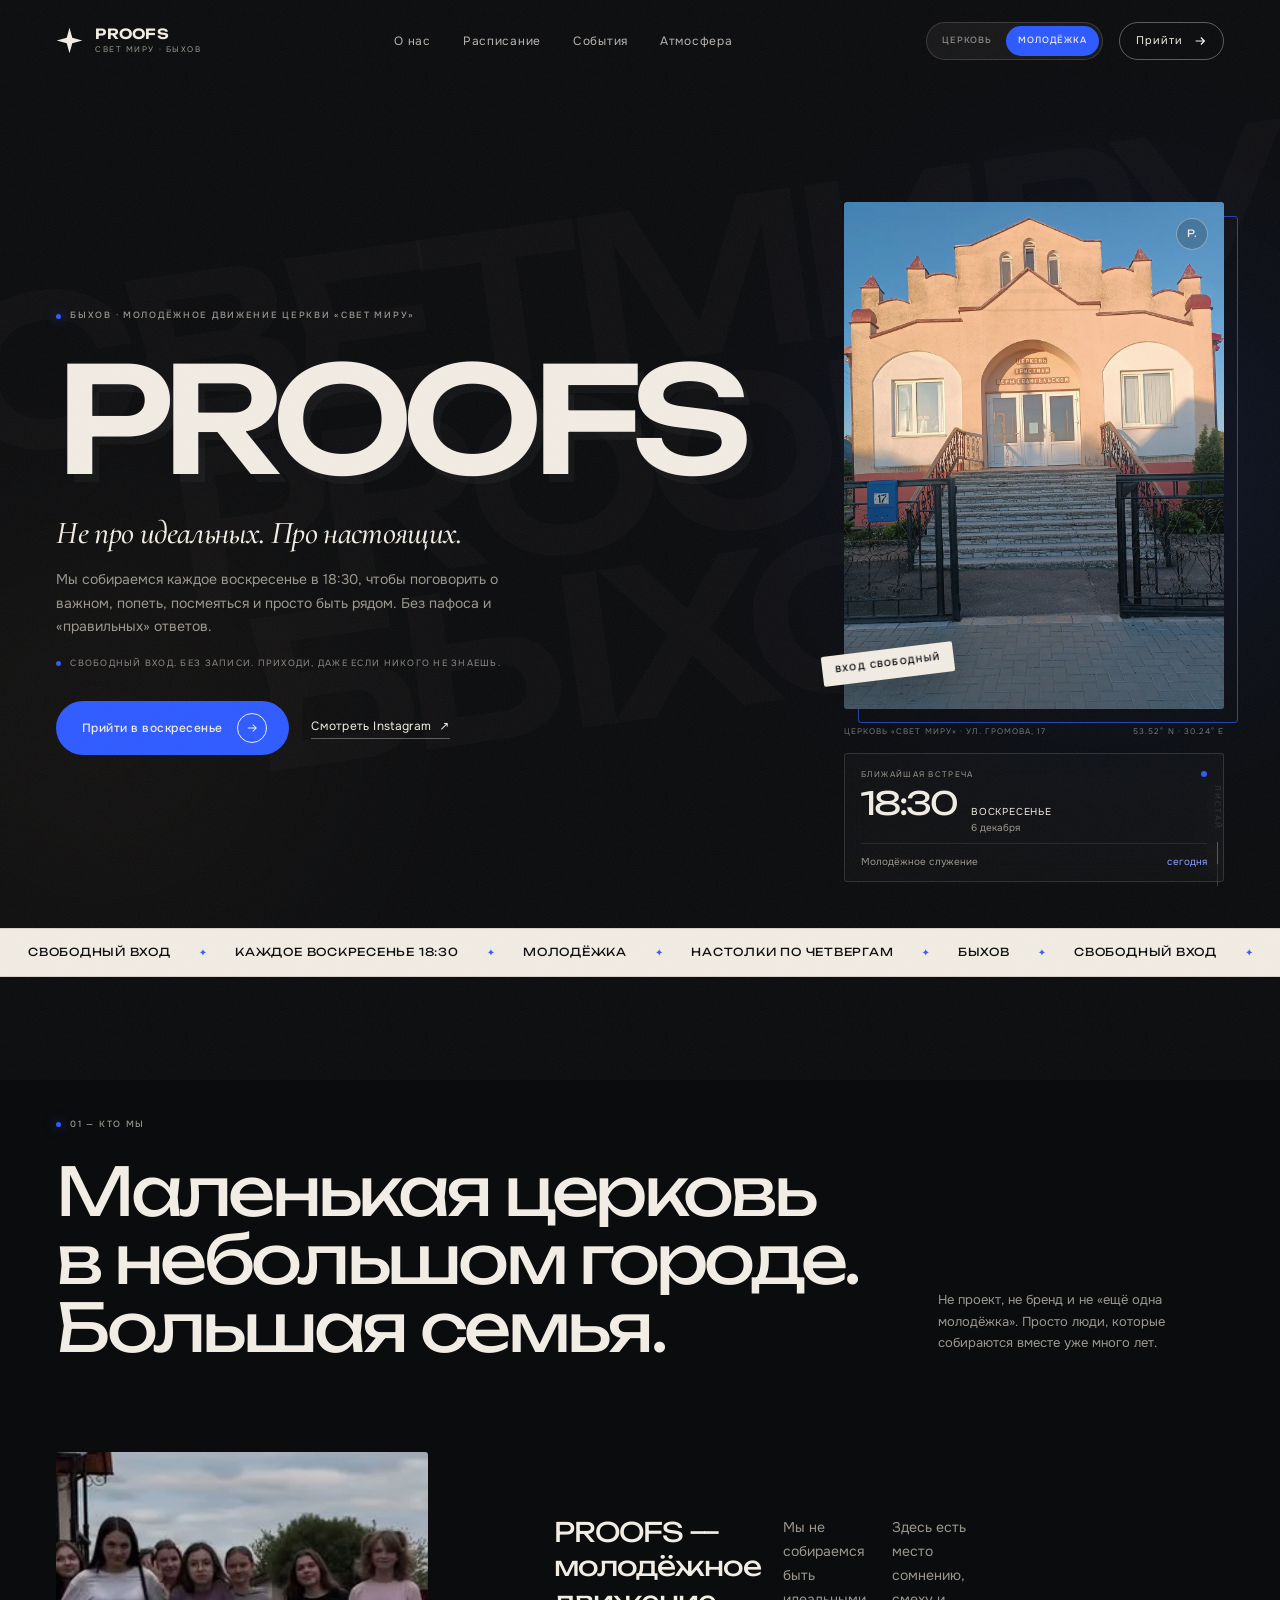
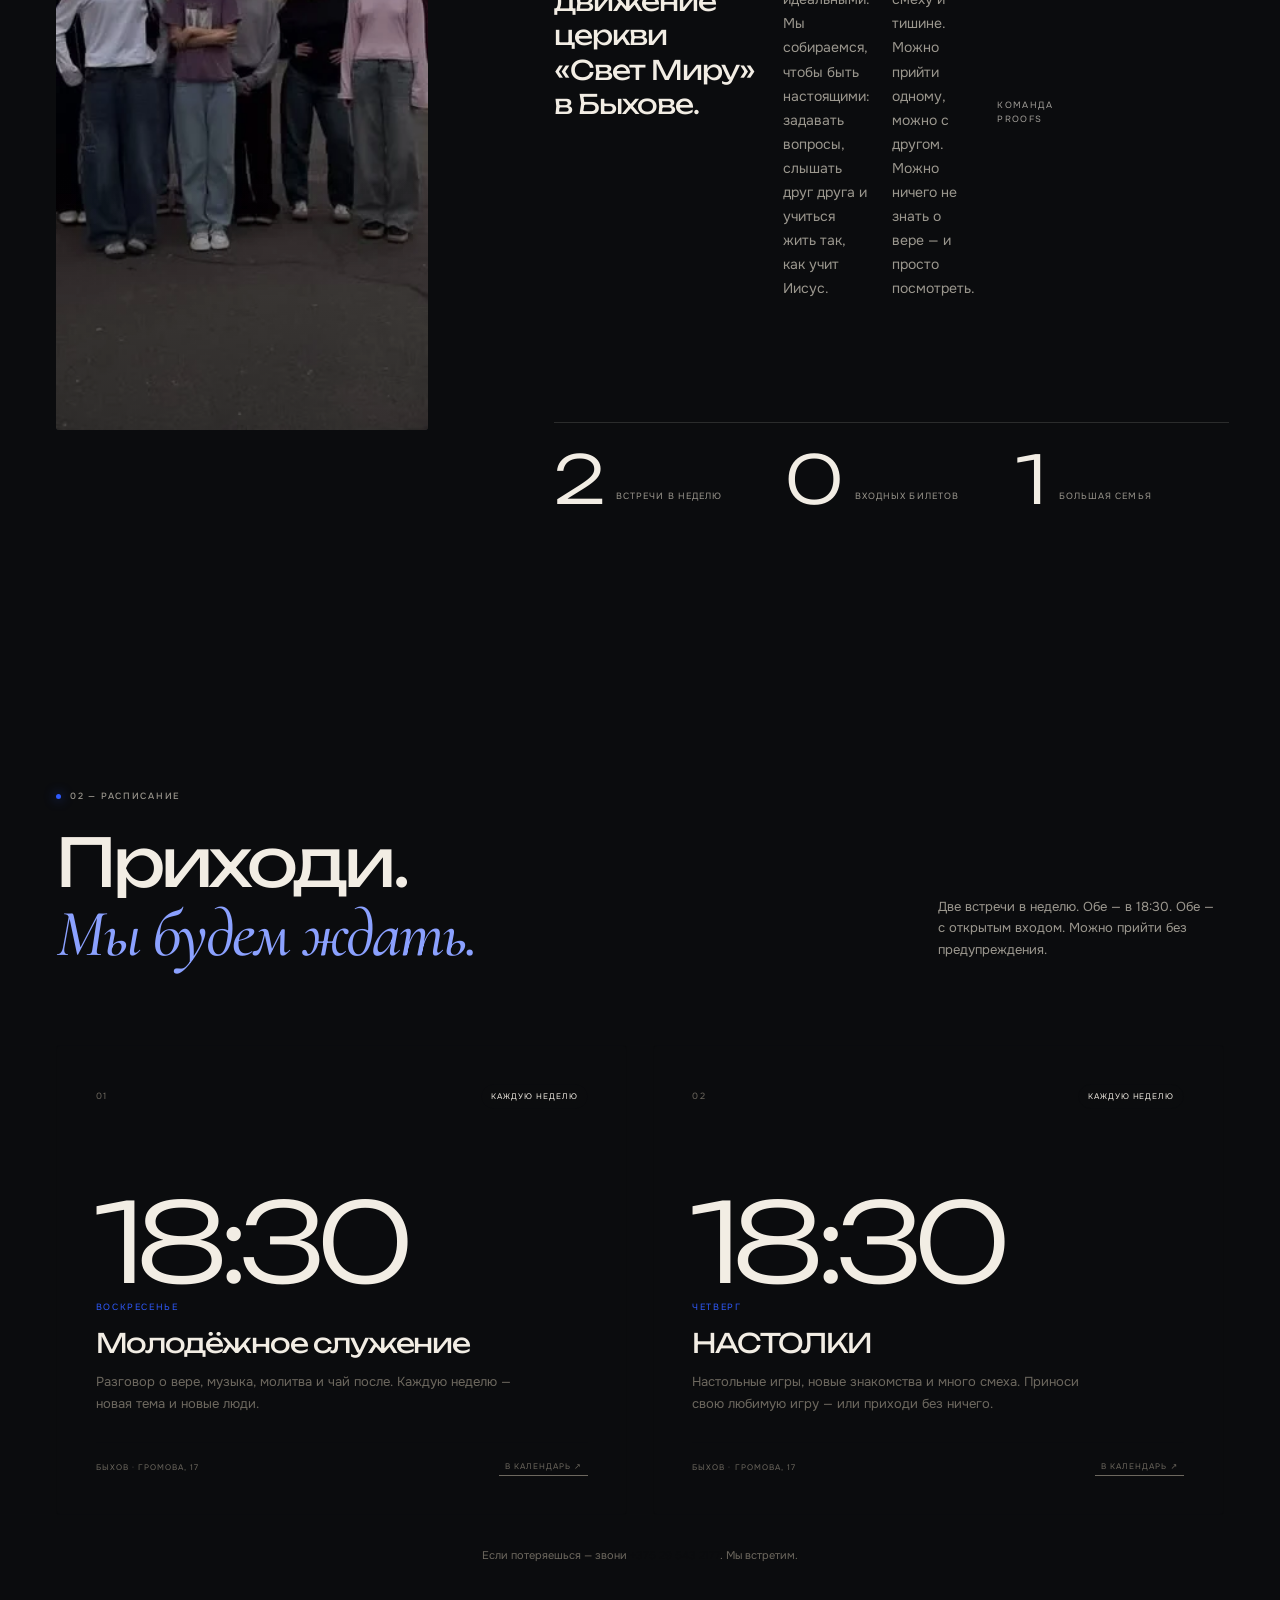
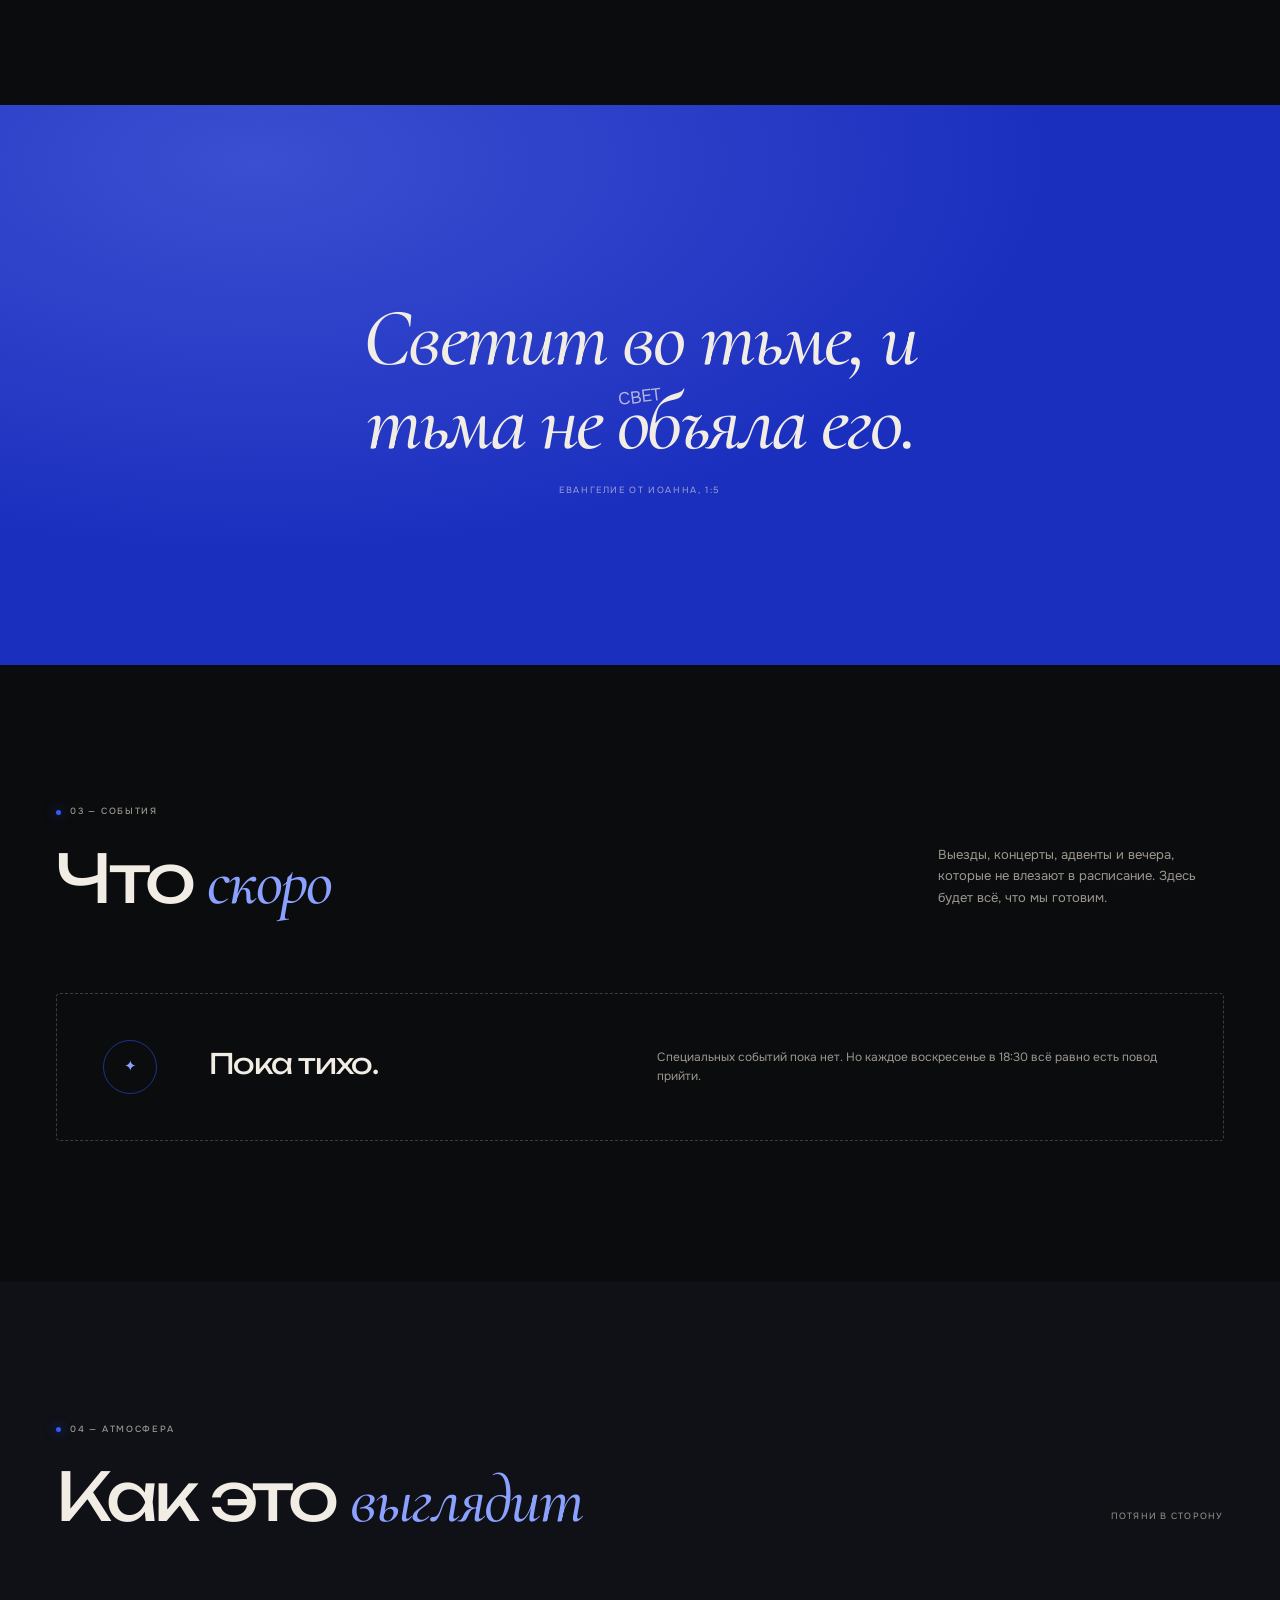
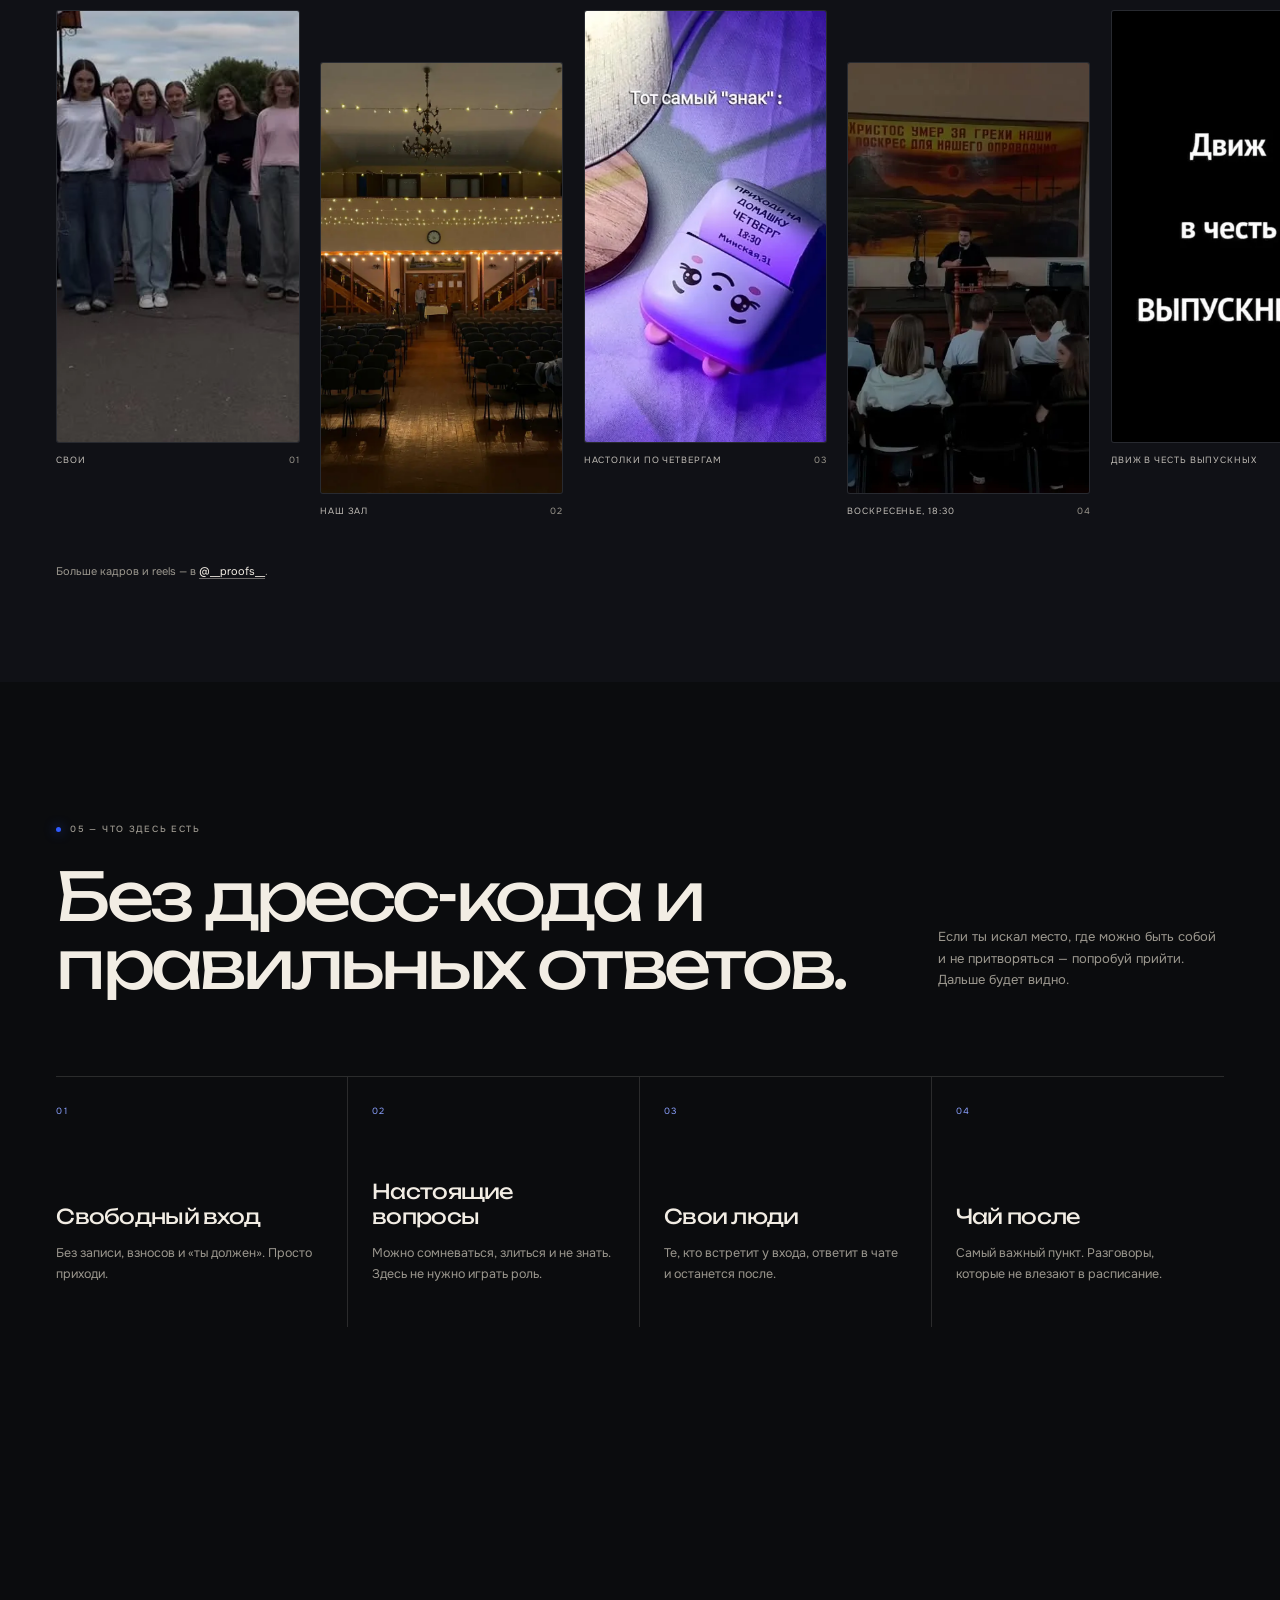
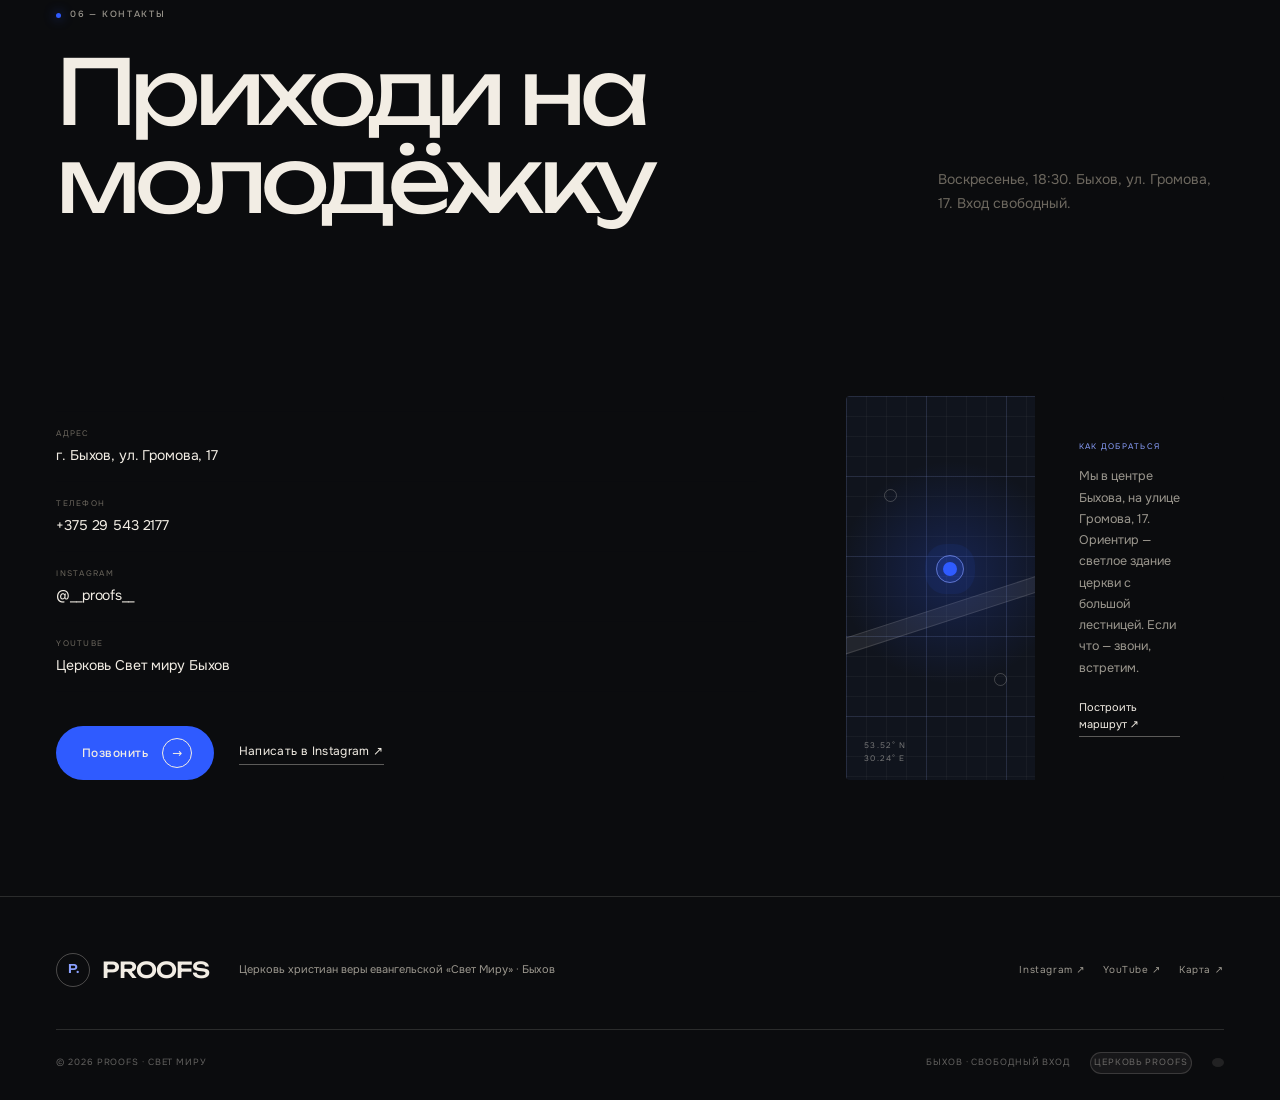
==== youth.html @ a44c3378 "Add files via upload" ====
<!doctype html>
<html lang="ru">
  <head>
    <meta charset="utf-8" />
    <!-- ============================================================
         НАСТРОЙКА ОБЩЕГО РЕДАКТОРА (Supabase, бесплатно).
         Пока обе строки пустые — сайт работает, но правки видны
         только в вашем браузере. Инструкция: ЧИТАЙ-МЕНЯ.txt.
         ============================================================ -->
    <script>
      window.PROOFS_CONFIG = {
        supabaseUrl: "",
        supabaseAnonKey: "",
      };
    </script>
    <meta name="viewport" content="width=device-width, initial-scale=1, viewport-fit=cover" />
    <title>PROOFS — молодёжное служение церкви «Свет Миру» · Быхов</title>
    <meta name="description" content="Молодёжное служение церкви «Свет Миру» в Быхове. Воскресенье 18:30 — молодёжка, четверг 18:30 — настолки. Свободный вход. Быхов, ул. Громова, 17." />
    <meta name="theme-color" content="#0b0c0e" />
    <meta name="color-scheme" content="dark light" />
    <link rel="canonical" href="https://svetmiru.eu.org/youth.html" />
    <meta property="og:type" content="website" />
    <meta property="og:locale" content="ru_RU" />
    <meta property="og:title" content="PROOFS — молодёжное служение церкви «Свет Миру»" />
    <meta property="og:description" content="Маленькая церковь в небольшом городе. Воскресенье 18:30 — молодёжка, четверг 18:30 — настолки. Быхов, ул. Громова, 17." />
    <meta property="og:image" content="https://svetmiru.netlify.app/assets/img/church-exterior-1200.webp" />
    <meta property="og:url" content="https://svetmiru.eu.org/youth.html" />
    <meta name="twitter:card" content="summary_large_image" />
    <link rel="icon" href="[data-uri]" type="image/svg+xml" />
    <link rel="apple-touch-icon" href="[data-uri]" />
<style>
/* Cyrillic + Latin variable subsets. Keeps the first paint light. */
@font-face {
  font-family: 'Cormorant Garamond';
  font-style: italic;
  font-weight: 300 700;
  font-display: swap;
  src: url([data-uri]) format('woff2');
  unicode-range: U+0301, U+0400-045F, U+0490-0491, U+04B0-04B1, U+2116;
}
@font-face {
  font-family: 'Cormorant Garamond';
  font-style: italic;
  font-weight: 300 700;
  font-display: swap;
  src: url([data-uri]) format('woff2');
  unicode-range: U+0000-00FF, U+0131, U+0152-0153, U+02BB-02BC, U+02C6, U+02DA, U+02DC, U+0304, U+0308, U+0329, U+2000-206F, U+20AC, U+2122, U+2191, U+2193, U+2212, U+2215, U+FEFF, U+FFFD;
}
@font-face {
  font-family: 'Onest';
  font-style: normal;
  font-weight: 100 900;
  font-display: swap;
  src: url([data-uri]) format('woff2');
  unicode-range: U+0301, U+0400-045F, U+0490-0491, U+04B0-04B1, U+2116;
}
@font-face {
  font-family: 'Onest';
  font-style: normal;
  font-weight: 100 900;
  font-display: swap;
  src: url([data-uri]) format('woff2');
  unicode-range: U+0000-00FF, U+0131, U+0152-0153, U+02BB-02BC, U+02C6, U+02DA, U+02DC, U+0304, U+0308, U+0329, U+2000-206F, U+20AC, U+2122, U+2191, U+2193, U+2212, U+2215, U+FEFF, U+FFFD;
}
@font-face {
  font-family: 'Unbounded';
  font-style: normal;
  font-weight: 200 900;
  font-display: swap;
  src: url([data-uri]) format('woff2');
  unicode-range: U+0301, U+0400-045F, U+0490-0491, U+04B0-04B1, U+2116;
}
@font-face {
  font-family: 'Unbounded';
  font-style: normal;
  font-weight: 200 900;
  font-display: swap;
  src: url([data-uri]) format('woff2');
  unicode-range: U+0000-00FF, U+0131, U+0152-0153, U+02BB-02BC, U+02C6, U+02DA, U+02DC, U+0304, U+0308, U+0329, U+2000-206F, U+20AC, U+2122, U+2191, U+2193, U+2212, U+2215, U+FEFF, U+FFFD;
}

</style>
<style>
/* =========================================================
   PROOFS · Свет Миру · Быхов
   Design system, layout, motion
   ========================================================= */

:root {
  --ink: #0b0c0e;
  --ink-2: #101116;
  --ink-3: #171920;
  --cream: #f2ede4;
  --cream-2: #e8e1d5;
  --muted: #9b978e;
  --muted-dark: #6d685f;
  --line: rgba(242, 237, 228, 0.14);
  --line-dark: rgba(11, 12, 14, 0.16);
  --blue: #2f5bff;
  --blue-soft: #8ba1ff;
  --blue-deep: #1b2fbf;
  --amber: #d9a566;
  --display: "Unbounded", system-ui, sans-serif;
  --body: "Onest", system-ui, -apple-system, "Segoe UI", sans-serif;
  --serif: "Cormorant Garamond", Georgia, serif;
  --pad: clamp(20px, 4.4vw, 72px);
  --max: 1480px;
  --ease: cubic-bezier(0.22, 1, 0.36, 1);
  --ease-io: cubic-bezier(0.76, 0, 0.24, 1);
}

*,
*::before,
*::after {
  box-sizing: border-box;
}

html {
  -webkit-text-size-adjust: 100%;
  scroll-behavior: smooth;
  scroll-padding-top: 0;
  background: var(--ink);
}

section[id],
#top {
  scroll-margin-top: 0;
}

body.is-locked {
  overflow: hidden;
}

body.is-locked .grain {
  opacity: 0.03;
}

body {
  margin: 0;
  background: var(--ink);
  color: var(--cream);
  font-family: var(--body);
  font-size: 16px;
  line-height: 1.55;
  font-weight: 400;
  overflow-x: clip;
  -webkit-font-smoothing: antialiased;
  text-rendering: optimizeLegibility;
}

body.is-loading {
  overflow: hidden;
}

::selection {
  background: var(--blue);
  color: var(--cream);
}

[hidden] {
  display: none !important;
}

img {
  display: block;
  max-width: 100%;
}

a {
  color: inherit;
  text-decoration: none;
}

button,
input,
textarea {
  font: inherit;
  color: inherit;
}

button {
  border: 0;
  background: none;
  cursor: pointer;
}

h1,
h2,
h3,
h4,
p,
figure,
blockquote {
  margin: 0;
}

[data-field] {
  white-space: pre-line;
}

ul,
ol {
  margin: 0;
  padding: 0;
  list-style: none;
}

:focus-visible {
  outline: 2px solid var(--blue);
  outline-offset: 4px;
}

.skip-link {
  position: fixed;
  top: -100px;
  left: 16px;
  z-index: 12000;
  padding: 12px 18px;
  background: var(--cream);
  color: var(--ink);
  border-radius: 2px;
  font-size: 13px;
  transition: top 0.2s;
}

.skip-link:focus {
  top: 16px;
}

.container {
  width: min(100%, var(--max));
  margin-inline: auto;
  padding-inline: var(--pad);
}

/* ------------------------------ grain + cursor */

.grain {
  position: fixed;
  inset: -20%;
  z-index: 8000;
  pointer-events: none;
  opacity: 0.055;
  background-image: url("data:image/svg+xml,%3Csvg viewBox='0 0 240 240' xmlns='http://www.w3.org/2000/svg'%3E%3Cfilter id='n'%3E%3CfeTurbulence type='fractalNoise' baseFrequency='.82' numOctaves='3' stitchTiles='stitch'/%3E%3C/filter%3E%3Crect width='100%25' height='100%25' filter='url(%23n)'/%3E%3C/svg%3E");
  background-size: 240px 240px;
  animation: grain 0.7s steps(3) infinite;
}

@keyframes grain {
  0% { transform: translate(0, 0); }
  33% { transform: translate(-2%, 1%); }
  66% { transform: translate(1%, -2%); }
  100% { transform: translate(0, 0); }
}

body.has-cursor,
body.has-cursor a,
body.has-cursor button,
body.has-cursor [data-cursor] {
  cursor: none;
}

body.has-cursor input,
body.has-cursor textarea,
body.has-cursor [contenteditable="true"] {
  cursor: text;
}

.cursor {
  position: fixed;
  top: 0;
  left: 0;
  z-index: 11000;
  pointer-events: none;
  mix-blend-mode: difference;
  display: none;
}

body.has-cursor .cursor {
  display: block;
}

.cursor__dot {
  position: absolute;
  width: 6px;
  height: 6px;
  margin: -3px 0 0 -3px;
  border-radius: 50%;
  background: var(--cream);
}

.cursor__ring {
  position: absolute;
  width: 38px;
  height: 38px;
  margin: -19px 0 0 -19px;
  border: 1px solid rgba(242, 237, 228, 0.7);
  border-radius: 50%;
  transition: width 0.3s var(--ease), height 0.3s var(--ease), margin 0.3s var(--ease), opacity 0.3s;
}

.cursor.is-link .cursor__ring {
  width: 64px;
  height: 64px;
  margin: -32px 0 0 -32px;
  background: rgba(242, 237, 228, 0.08);
}

.cursor.is-down .cursor__ring {
  width: 26px;
  height: 26px;
  margin: -13px 0 0 -13px;
}

.cursor__label {
  position: absolute;
  left: 26px;
  top: 18px;
  padding: 4px 8px;
  background: var(--cream);
  color: var(--ink);
  font-size: 9px;
  letter-spacing: 0.14em;
  text-transform: uppercase;
  border-radius: 2px;
  opacity: 0;
  transform: translateY(4px);
  transition: opacity 0.2s, transform 0.2s;
  white-space: nowrap;
  mix-blend-mode: normal;
}

.cursor.has-label .cursor__label {
  opacity: 1;
  transform: none;
}

.scroll-progress {
  position: fixed;
  top: 0;
  left: 0;
  right: 0;
  height: 2px;
  z-index: 9500;
  background: transparent;
}

.scroll-progress span {
  display: block;
  height: 100%;
  width: 100%;
  background: var(--blue);
  transform: scaleX(0);
  transform-origin: left;
}

/* ------------------------------ loader */

.loader {
  position: fixed;
  inset: 0;
  z-index: 10000;
  display: flex;
  flex-direction: column;
  justify-content: space-between;
  padding: clamp(20px, 3.4vw, 52px);
  background: var(--cream);
  color: var(--ink);
  transition: transform 1.05s var(--ease-io), visibility 1.05s;
}

.loader.is-done {
  transform: translateY(-101%);
  visibility: hidden;
}

.loader__top,
.loader__bottom {
  display: flex;
  align-items: center;
  justify-content: space-between;
  gap: 20px;
}

.loader__brand {
  font-family: var(--display);
  font-size: clamp(28px, 4.3vw, 64px);
  font-weight: 600;
  letter-spacing: -0.06em;
  line-height: 1;
}

.loader__meta,
.loader__hint {
  font-size: 10px;
  letter-spacing: 0.17em;
  text-transform: uppercase;
  color: var(--muted-dark);
}

.loader__center {
  display: flex;
  align-items: center;
  gap: 22px;
  align-self: center;
  width: min(100%, 620px);
}

.loader__center::before,
.loader__center::after {
  content: "";
  flex: 1;
  height: 1px;
  background: rgba(11, 12, 14, 0.22);
}

.loader__word {
  font-family: var(--serif);
  font-style: italic;
  font-size: clamp(28px, 4vw, 56px);
  line-height: 1;
  white-space: nowrap;
}

.loader__count {
  font-family: var(--display);
  font-size: clamp(20px, 2.6vw, 36px);
  letter-spacing: -0.04em;
  font-variant-numeric: tabular-nums;
}

/* ------------------------------ nav */

.nav {
  position: fixed;
  top: 0;
  left: 0;
  right: 0;
  z-index: 9000;
  padding: 22px 0;
  border-bottom: 1px solid transparent;
  transition: padding 0.45s var(--ease), background 0.45s, border-color 0.45s, transform 0.45s var(--ease);
}

.nav.is-scrolled {
  padding: 13px 0;
  background: rgba(11, 12, 14, 0.72);
  -webkit-backdrop-filter: blur(18px);
  backdrop-filter: blur(18px);
  border-bottom-color: var(--line);
}

.nav.is-hidden {
  transform: translateY(-110%);
}

.nav__inner {
  width: min(100%, var(--max));
  margin-inline: auto;
  padding-inline: var(--pad);
  display: flex;
  align-items: center;
  justify-content: space-between;
  gap: 30px;
}

.brand {
  display: inline-flex;
  align-items: center;
  gap: 12px;
  flex-shrink: 0;
}

.brand__mark {
  display: grid;
  place-items: center;
  width: 27px;
  height: 27px;
  color: var(--cream);
  transition: transform 0.7s var(--ease), color 0.3s;
}

.brand:hover .brand__mark {
  transform: rotate(90deg);
  color: var(--blue-soft);
}

.brand__mark svg {
  width: 100%;
  height: 100%;
}

.brand__text {
  display: grid;
  gap: 1px;
}

.brand__name {
  font-family: var(--display);
  font-size: 14px;
  font-weight: 600;
  letter-spacing: 0.02em;
  line-height: 1.15;
}

.brand__sub {
  font-size: 8px;
  letter-spacing: 0.19em;
  text-transform: uppercase;
  color: var(--muted);
}

.nav__links {
  display: flex;
  align-items: center;
  gap: clamp(18px, 2.5vw, 38px);
}

.nav__links a {
  position: relative;
  font-size: 12px;
  letter-spacing: 0.06em;
  color: rgba(242, 237, 228, 0.74);
  transition: color 0.25s;
  padding: 6px 0;
}

.nav__links a::after {
  content: "";
  position: absolute;
  left: 0;
  right: 0;
  bottom: 0;
  height: 1px;
  background: var(--cream);
  transform: scaleX(0);
  transform-origin: right;
  transition: transform 0.35s var(--ease);
}

.nav__links a:hover {
  color: var(--cream);
}

.nav__links a:hover::after {
  transform: scaleX(1);
  transform-origin: left;
}

.nav__actions {
  display: flex;
  align-items: center;
  gap: 16px;
}

.nav__cta {
  display: inline-flex;
  align-items: center;
  gap: 10px;
  padding: 9px 16px;
  border: 1px solid rgba(242, 237, 228, 0.35);
  border-radius: 999px;
  font-size: 11px;
  letter-spacing: 0.08em;
  transition: background 0.3s, color 0.3s, border-color 0.3s;
}

.nav__cta svg {
  width: 14px;
  height: 14px;
  transition: transform 0.35s var(--ease);
}

.nav__cta:hover {
  background: var(--cream);
  color: var(--ink);
  border-color: var(--cream);
}

.nav__cta:hover svg {
  transform: translateX(3px);
}

.burger {
  display: none;
  width: 38px;
  height: 38px;
  position: relative;
  border: 1px solid rgba(242, 237, 228, 0.28);
  border-radius: 50%;
}

.burger span {
  position: absolute;
  left: 11px;
  width: 14px;
  height: 1px;
  background: var(--cream);
  transition: transform 0.4s var(--ease), top 0.4s var(--ease);
}

.burger span:nth-child(1) { top: 16px; }
.burger span:nth-child(2) { top: 21px; }

body.menu-open .burger span:nth-child(1) { top: 19px; transform: rotate(45deg); }
body.menu-open .burger span:nth-child(2) { top: 19px; transform: rotate(-45deg); }

body.menu-open .burger {
  border-color: rgba(11, 12, 14, 0.3);
}

body.menu-open .burger span {
  background: var(--ink);
}

body.menu-open .brand__name,
body.menu-open .brand__mark {
  color: var(--ink);
}

body.menu-open .brand__sub {
  color: var(--muted-dark);
}

body.menu-open .brand__mark circle {
  fill: var(--cream);
}

/* ------------------------------ mobile menu */

.mobile-menu {
  position: fixed;
  inset: 0;
  z-index: 8800;
  background: var(--cream);
  color: var(--ink);
  visibility: hidden;
  transform: translateY(-100%);
  transition: transform 0.75s var(--ease-io), visibility 0.75s;
  overflow-y: auto;
}

body.menu-open .mobile-menu {
  visibility: visible;
  transform: translateY(0);
}

.mobile-menu__inner {
  min-height: 100%;
  padding: 120px var(--pad) 36px;
  display: flex;
  flex-direction: column;
  justify-content: space-between;
  gap: 60px;
}

.mobile-menu__eyebrow {
  font-size: 10px;
  letter-spacing: 0.18em;
  text-transform: uppercase;
  color: var(--muted-dark);
}

.mobile-menu nav {
  display: grid;
}

.mobile-menu nav a {
  display: flex;
  align-items: baseline;
  justify-content: space-between;
  gap: 20px;
  padding: 14px 0;
  border-bottom: 1px solid var(--line-dark);
  font-family: var(--display);
  font-size: clamp(30px, 8vw, 58px);
  font-weight: 400;
  letter-spacing: -0.05em;
  line-height: 1.1;
  opacity: 0;
  transform: translateY(26px);
  transition: opacity 0.5s var(--ease), transform 0.5s var(--ease), color 0.25s;
}

body.menu-open .mobile-menu nav a {
  opacity: 1;
  transform: none;
}

body.menu-open .mobile-menu nav a:nth-child(1) { transition-delay: 0.1s; }
body.menu-open .mobile-menu nav a:nth-child(2) { transition-delay: 0.16s; }
body.menu-open .mobile-menu nav a:nth-child(3) { transition-delay: 0.22s; }
body.menu-open .mobile-menu nav a:nth-child(4) { transition-delay: 0.28s; }
body.menu-open .mobile-menu nav a:nth-child(5) { transition-delay: 0.34s; }

.mobile-menu nav a span {
  font-family: var(--body);
  font-size: 10px;
  letter-spacing: 0.12em;
  color: var(--blue);
}

.mobile-menu nav a:hover {
  color: var(--blue);
}

.mobile-menu__foot {
  display: flex;
  align-items: center;
  justify-content: space-between;
  gap: 20px;
  font-size: 11px;
  letter-spacing: 0.06em;
  color: var(--muted-dark);
}

/* ------------------------------ typography helpers */

.eyebrow {
  display: flex;
  align-items: center;
  gap: 9px;
  font-size: 9px;
  font-weight: 500;
  letter-spacing: 0.19em;
  text-transform: uppercase;
  color: var(--muted);
}

.eyebrow__dot {
  width: 5px;
  height: 5px;
  border-radius: 50%;
  background: var(--blue);
  box-shadow: 0 0 12px rgba(47, 91, 255, 0.8);
}

.section--light .eyebrow {
  color: var(--muted-dark);
}

.h2 {
  font-family: var(--display);
  font-size: clamp(34px, 5.2vw, 78px);
  font-weight: 400;
  letter-spacing: -0.055em;
  line-height: 1.02;
  text-wrap: balance;
}

.h2 em {
  font-family: var(--serif);
  font-style: italic;
  font-weight: 500;
  letter-spacing: -0.03em;
  color: var(--blue-soft);
}

.section--light .h2 em {
  color: var(--blue);
}

.section {
  position: relative;
  padding: clamp(88px, 11vw, 168px) 0;
}

.section-head {
  margin-bottom: clamp(40px, 6vw, 84px);
}

.section-head .eyebrow {
  margin-bottom: 26px;
}

.section-head--split {
  display: grid;
  grid-template-columns: minmax(0, 1.55fr) minmax(220px, 0.55fr);
  gap: clamp(28px, 6vw, 100px);
  align-items: end;
}

.section-head__side {
  max-width: 380px;
  padding-bottom: 8px;
  color: var(--muted);
  font-size: 13px;
  line-height: 1.65;
}

.section--light .section-head__side {
  color: var(--muted-dark);
}

/* ------------------------------ buttons */

.btn {
  position: relative;
  display: inline-flex;
  align-items: center;
  justify-content: center;
  gap: 14px;
  min-height: 54px;
  padding: 0 22px 0 26px;
  border-radius: 999px;
  font-size: 12px;
  font-weight: 500;
  letter-spacing: 0.04em;
  overflow: hidden;
  transition: color 0.35s, border-color 0.35s, background 0.35s;
  will-change: transform;
}

.btn__icon {
  display: grid;
  place-items: center;
  width: 30px;
  height: 30px;
  border-radius: 50%;
  border: 1px solid currentColor;
  transition: transform 0.4s var(--ease), background 0.35s, color 0.35s;
}

.btn__icon svg {
  width: 14px;
  height: 14px;
}

.btn:hover .btn__icon {
  transform: translateX(3px) rotate(-45deg);
}

.btn--primary {
  background: var(--blue);
  color: var(--cream);
}

.btn--primary:hover {
  background: var(--cream);
  color: var(--ink);
}

.btn--dark {
  background: var(--ink);
  color: var(--cream);
}

.btn--dark:hover {
  background: var(--blue);
}

.btn--ghost {
  border: 1px solid rgba(242, 237, 228, 0.3);
  color: var(--cream);
}

.btn--ghost:hover {
  background: var(--cream);
  color: var(--ink);
}

.btn--small {
  min-height: 42px;
  padding: 0 16px 0 20px;
  font-size: 11px;
}

.text-link {
  display: inline-flex;
  align-items: center;
  gap: 8px;
  padding-bottom: 3px;
  font-size: 12px;
  letter-spacing: 0.03em;
  border-bottom: 1px solid rgba(242, 237, 228, 0.35);
  transition: color 0.25s, border-color 0.25s;
}

.text-link span {
  transition: transform 0.3s var(--ease);
}

.text-link:hover {
  color: var(--blue-soft);
  border-color: var(--blue-soft);
}

.text-link:hover span {
  transform: translate(2px, -2px);
}

.text-link--dark {
  border-color: rgba(11, 12, 14, 0.3);
}

.text-link--dark:hover {
  color: var(--blue);
  border-color: var(--blue);
}

/* ------------------------------ reveal */

[data-reveal] {
  opacity: 0;
  transform: translateY(34px);
  filter: blur(7px);
  transition: opacity 1s var(--ease), transform 1s var(--ease), filter 1s var(--ease);
  transition-delay: var(--d, 0s);
}

[data-reveal].is-in {
  opacity: 1;
  transform: none;
  filter: none;
}

/* ------------------------------ hero */

.hero {
  position: relative;
  min-height: 100svh;
  padding: calc(100px + clamp(40px, 8vh, 90px)) 0 46px;
  display: flex;
  flex-direction: column;
  justify-content: center;
  overflow: hidden;
}

.hero__bg {
  position: absolute;
  inset: 0;
  pointer-events: none;
}

.hero__words {
  position: absolute;
  inset: -6% -4%;
  display: flex;
  flex-wrap: wrap;
  align-content: center;
  justify-content: center;
  gap: 0 0.1em;
  transform: rotate(-8deg);
  opacity: 0.72;
  animation: words-drift 26s ease-in-out infinite alternate;
}

.hero__words span {
  font-family: var(--display);
  font-size: clamp(70px, 16vw, 240px);
  font-weight: 500;
  letter-spacing: -0.08em;
  line-height: 0.86;
  color: rgba(242, 237, 228, 0.032);
  -webkit-text-stroke: 0 transparent;
  white-space: nowrap;
}

@keyframes words-drift {
  from { transform: rotate(-8deg) translate3d(-1.5%, -1%, 0); }
  to { transform: rotate(-6deg) translate3d(1.5%, 1.5%, 0); }
}

.hero__glow {
  position: absolute;
  width: 56vw;
  height: 56vw;
  border-radius: 50%;
  filter: blur(90px);
  opacity: 0.16;
}

.hero__glow--one {
  right: -14vw;
  top: 12vh;
  background: radial-gradient(circle, rgba(47, 91, 255, 0.85), transparent 66%);
}

.hero__glow--two {
  left: -20vw;
  bottom: -18vh;
  background: radial-gradient(circle, rgba(217, 165, 102, 0.55), transparent 68%);
  opacity: 0.1;
}

.hero__inner {
  position: relative;
  z-index: 2;
  display: grid;
  grid-template-columns: minmax(0, 1.18fr) minmax(300px, 0.62fr);
  gap: clamp(34px, 5vw, 90px);
  align-items: center;
  width: 100%;
}

.hero__content {
  padding-top: 10px;
}

.hero__kicker {
  margin-bottom: clamp(26px, 4vh, 44px);
}

.hero__title-wrap {
  position: relative;
  margin-left: -0.045em;
  margin-bottom: clamp(24px, 4vh, 42px);
  will-change: transform;
}

.hero__ghost,
.hero__title {
  font-family: var(--display);
  font-size: clamp(64px, 11.5vw, 170px);
  font-weight: 500;
  letter-spacing: -0.075em;
  line-height: 0.82;
  white-space: nowrap;
}

.hero__ghost {
  position: absolute;
  left: 0;
  top: 0;
  color: rgba(242, 237, 228, 0.04);
  -webkit-text-stroke: 0 transparent;
  transform: translate(0.045em, 0.055em);
  pointer-events: none;
}

.hero__title {
  position: relative;
  color: var(--cream);
  clip-path: inset(-0.25em -0.35em -0.25em -0.15em);
  transition: clip-path 1.1s var(--ease) 0.15s, transform 1.1s var(--ease) 0.15s;
}

body:not(.is-loaded) .hero__title {
  clip-path: inset(0 0 100% 0);
  transform: translateY(36px);
}

.hero__lede {
  display: grid;
  gap: 18px;
  max-width: 520px;
}

.hero__sub {
  font-family: var(--serif);
  font-style: italic;
  font-size: clamp(26px, 2.5vw, 40px);
  font-weight: 500;
  line-height: 1.08;
  letter-spacing: -0.02em;
  color: var(--cream);
}

.hero__text {
  max-width: 470px;
  font-size: 14px;
  line-height: 1.68;
  color: var(--muted);
}

.hero__note {
  display: flex;
  align-items: center;
  gap: 9px;
  font-size: 9px;
  letter-spacing: 0.14em;
  text-transform: uppercase;
  color: rgba(242, 237, 228, 0.55);
}

.hero__note::before {
  content: "";
  width: 5px;
  height: 5px;
  border-radius: 50%;
  background: var(--blue);
  flex-shrink: 0;
}

.hero__actions {
  display: flex;
  align-items: center;
  flex-wrap: wrap;
  gap: 22px;
  margin-top: 12px;
}

.hero__aside {
  display: grid;
  gap: 16px;
  align-self: center;
  padding-top: 30px;
}

.hero__figure {
  position: relative;
  width: min(100%, 390px);
  justify-self: end;
  will-change: transform;
}

.hero__frame {
  position: relative;
  aspect-ratio: 3 / 4;
  border-radius: 3px;
  background: var(--ink-3);
  isolation: isolate;
}

.hero__frame::before {
  content: "";
  position: absolute;
  inset: 14px -14px -14px 14px;
  border: 1px solid rgba(47, 91, 255, 0.7);
  border-radius: 3px;
  z-index: -1;
  transition: inset 0.55s var(--ease);
}

.hero__figure:hover .hero__frame::before {
  inset: 8px -8px -8px 8px;
}

.hero__frame img {
  width: 100%;
  height: 100%;
  object-fit: cover;
  object-position: 50% 56%;
  border-radius: 3px;
  filter: saturate(0.9) contrast(1.02);
  transition: transform 1.2s var(--ease), filter 0.6s;
}

.hero__figure:hover .hero__frame img {
  transform: scale(1.035);
  filter: saturate(1) contrast(1.04);
}

.hero__stamp {
  position: absolute;
  left: -22px;
  bottom: 30px;
  padding: 8px 13px;
  background: var(--cream);
  color: var(--ink);
  font-size: 9px;
  font-weight: 600;
  letter-spacing: 0.13em;
  text-transform: uppercase;
  border-radius: 2px;
  transform: rotate(-7deg);
  box-shadow: 0 12px 34px rgba(0, 0, 0, 0.28);
}

.hero__corner {
  position: absolute;
  top: 16px;
  right: 16px;
  width: 32px;
  height: 32px;
  display: grid;
  place-items: center;
  border: 1px solid rgba(242, 237, 228, 0.4);
  border-radius: 50%;
  font-family: var(--display);
  font-size: 10px;
  color: var(--cream);
  background: rgba(11, 12, 14, 0.2);
  -webkit-backdrop-filter: blur(6px);
  backdrop-filter: blur(6px);
}

.hero__caption {
  display: flex;
  justify-content: space-between;
  gap: 14px;
  margin-top: 16px;
  font-size: 8px;
  letter-spacing: 0.13em;
  text-transform: uppercase;
  color: rgba(242, 237, 228, 0.46);
}

.next-meet {
  width: min(100%, 390px);
  justify-self: end;
  padding: 14px 16px 12px;
  border: 1px solid var(--line);
  border-radius: 3px;
  background: rgba(255, 255, 255, 0.025);
  -webkit-backdrop-filter: blur(12px);
  backdrop-filter: blur(12px);
}

.next-meet__top,
.next-meet__bottom {
  display: flex;
  align-items: center;
  justify-content: space-between;
  gap: 12px;
}

.next-meet__label {
  font-size: 8px;
  letter-spacing: 0.16em;
  text-transform: uppercase;
  color: var(--muted);
}

.next-meet__pulse {
  width: 6px;
  height: 6px;
  border-radius: 50%;
  background: var(--blue);
  box-shadow: 0 0 0 0 rgba(47, 91, 255, 0.6);
  animation: pulse 2.2s infinite;
}

@keyframes pulse {
  0% { box-shadow: 0 0 0 0 rgba(47, 91, 255, 0.55); }
  70% { box-shadow: 0 0 0 10px rgba(47, 91, 255, 0); }
  100% { box-shadow: 0 0 0 0 rgba(47, 91, 255, 0); }
}

.next-meet__main {
  display: flex;
  align-items: baseline;
  gap: 14px;
  margin: 6px 0 7px;
}

.next-meet__time {
  font-family: var(--display);
  font-size: 32px;
  font-weight: 400;
  letter-spacing: -0.06em;
  line-height: 1;
}

.next-meet__when {
  display: grid;
  gap: 1px;
}

.next-meet__day {
  font-size: 10px;
  letter-spacing: 0.08em;
  text-transform: uppercase;
}

.next-meet__date {
  font-size: 10px;
  color: var(--muted);
}

.next-meet__bottom {
  padding-top: 10px;
  border-top: 1px solid rgba(242, 237, 228, 0.1);
  font-size: 10px;
  color: var(--muted);
}

.next-meet__in {
  color: var(--blue-soft);
}

.hero__scroll {
  position: absolute;
  right: var(--pad);
  bottom: 42px;
  display: flex;
  align-items: center;
  gap: 12px;
  font-size: 8px;
  letter-spacing: 0.22em;
  text-transform: uppercase;
  color: rgba(242, 237, 228, 0.4);
  writing-mode: vertical-rl;
}

.hero__scroll-line {
  width: 1px;
  height: 44px;
  background: rgba(242, 237, 228, 0.22);
  position: relative;
  overflow: hidden;
}

.hero__scroll-line::after {
  content: "";
  position: absolute;
  top: 0;
  left: 0;
  width: 100%;
  height: 50%;
  background: var(--cream);
  animation: scroll-line 2.4s var(--ease) infinite;
}

@keyframes scroll-line {
  0% { transform: translateY(-100%); }
  55%, 100% { transform: translateY(200%); }
}

/* ------------------------------ marquee */

.marquee {
  position: relative;
  z-index: 3;
  overflow: hidden;
  background: var(--cream);
  color: var(--ink);
  padding: 15px 0;
  border-block: 1px solid rgba(11, 12, 14, 0.12);
}

.marquee__track {
  display: flex;
  align-items: center;
  gap: 0;
  width: max-content;
  animation: marquee 34s linear infinite;
}

.marquee:hover .marquee__track {
  animation-play-state: paused;
}

.marquee__track span {
  font-family: var(--display);
  font-size: 11px;
  font-weight: 400;
  letter-spacing: 0.07em;
  text-transform: uppercase;
  white-space: nowrap;
  padding: 0 28px;
}

.marquee__track i {
  font-style: normal;
  font-size: 10px;
  color: var(--blue);
}

@keyframes marquee {
  to { transform: translateX(-50%); }
}

/* ------------------------------ about */

.section--about {
  background: var(--ink);
  overflow: hidden;
}

.about__grid {
  display: grid;
  grid-template-columns: repeat(12, minmax(0, 1fr));
  gap: 26px;
  align-items: start;
}

.about__media {
  grid-column: 1 / 5;
  position: relative;
  margin-top: 14px;
  will-change: transform;
}

.about__media-inner {
  position: relative;
  aspect-ratio: 9 / 14;
  overflow: hidden;
  border-radius: 3px;
  background: var(--ink-3);
}

.about__media-inner::after {
  content: "";
  position: absolute;
  inset: 0;
  background: linear-gradient(180deg, transparent 55%, rgba(11, 12, 14, 0.35));
  pointer-events: none;
}

.about__media img {
  width: 100%;
  height: 100%;
  object-fit: cover;
  filter: saturate(0.92);
  transition: transform 1.2s var(--ease);
}

.about__media:hover img {
  transform: scale(1.035);
}

.about__caption {
  display: flex;
  justify-content: space-between;
  gap: 14px;
  margin-top: 13px;
  font-size: 8px;
  letter-spacing: 0.14em;
  text-transform: uppercase;
  color: var(--muted);
}

.about__copy {
  grid-column: 6 / 11;
  padding-top: clamp(10px, 6vw, 80px);
  display: grid;
  gap: 22px;
}

.about__lead {
  font-family: var(--display);
  font-size: clamp(20px, 2.1vw, 31px);
  line-height: 1.28;
  letter-spacing: -0.035em;
  margin-bottom: 6px;
}

.about__copy > p:not(.about__lead):not(.about__signature) {
  max-width: 470px;
  font-size: 14px;
  line-height: 1.72;
  color: var(--muted);
}

.about__signature {
  display: flex;
  align-items: center;
  gap: 13px;
  margin-top: 10px;
  font-size: 9px;
  letter-spacing: 0.16em;
  text-transform: uppercase;
  color: rgba(242, 237, 228, 0.65);
}

.about__signature-line {
  width: 34px;
  height: 1px;
  background: var(--blue);
}

.about__stats {
  grid-column: 1 / 13;
  display: grid;
  grid-template-columns: repeat(3, minmax(0, 1fr));
  gap: 20px;
  margin-top: clamp(50px, 8vw, 100px);
  padding-top: 28px;
  border-top: 1px solid var(--line);
}

.stat {
  display: flex;
  align-items: flex-end;
  gap: 16px;
}

.stat__num {
  font-family: var(--display);
  font-size: clamp(40px, 5.2vw, 76px);
  font-weight: 300;
  line-height: 0.85;
  letter-spacing: -0.07em;
}

.stat__label {
  padding-bottom: 5px;
  font-size: 9px;
  line-height: 1.45;
  letter-spacing: 0.12em;
  text-transform: uppercase;
  color: var(--muted);
}

/* ------------------------------ schedule */

.section--light {
  background: var(--cream);
  color: var(--ink);
}

.section--light .eyebrow__dot {
  background: var(--blue);
}

.schedule-grid {
  display: grid;
  grid-template-columns: repeat(2, minmax(0, 1fr));
  gap: clamp(14px, 2vw, 26px);
}

.schedule-card {
  position: relative;
  display: flex;
  flex-direction: column;
  min-height: clamp(360px, 40vw, 470px);
  padding: clamp(24px, 3vw, 42px);
  border: 1px solid var(--line-dark);
  border-radius: 4px;
  overflow: hidden;
  isolation: isolate;
  transition: color 0.5s var(--ease), border-color 0.5s;
}

.schedule-card::before {
  content: "";
  position: absolute;
  inset: 0;
  z-index: -1;
  background: var(--ink);
  transform: translateY(100.5%);
  transition: transform 0.65s var(--ease-io);
}

.schedule-card:hover {
  color: var(--cream);
  border-color: var(--ink);
}

.schedule-card:hover::before {
  transform: translateY(0);
}

.schedule-card__top {
  display: flex;
  align-items: center;
  justify-content: space-between;
  gap: 20px;
  margin-bottom: auto;
}

.schedule-card__num {
  font-size: 9px;
  letter-spacing: 0.16em;
  color: var(--muted-dark);
  transition: color 0.4s;
}

.schedule-card__tag {
  padding: 5px 9px;
  border: 1px solid var(--line-dark);
  border-radius: 999px;
  font-size: 8px;
  letter-spacing: 0.12em;
  text-transform: uppercase;
  transition: border-color 0.4s, color 0.4s;
}

.schedule-card:hover .schedule-card__num,
.schedule-card:hover .schedule-card__tag {
  color: var(--blue-soft);
}

.schedule-card:hover .schedule-card__tag {
  border-color: rgba(139, 161, 255, 0.4);
}

.schedule-card__time {
  font-family: var(--display);
  font-size: clamp(58px, 8.6vw, 126px);
  font-weight: 300;
  line-height: 0.84;
  letter-spacing: -0.08em;
  margin: clamp(26px, 4vw, 48px) 0 12px;
}

.schedule-card__day {
  font-size: 9px;
  letter-spacing: 0.18em;
  text-transform: uppercase;
  color: var(--blue);
  margin-bottom: 14px;
  transition: color 0.4s;
}

.schedule-card:hover .schedule-card__day {
  color: var(--blue-soft);
}

.schedule-card h3 {
  font-family: var(--display);
  font-size: clamp(20px, 2.1vw, 30px);
  font-weight: 400;
  letter-spacing: -0.045em;
  line-height: 1.15;
  margin-bottom: 12px;
}

.schedule-card p {
  max-width: 420px;
  font-size: 13px;
  line-height: 1.65;
  color: var(--muted-dark);
  transition: color 0.4s;
}

.schedule-card:hover p {
  color: rgba(242, 237, 228, 0.62);
}

.schedule-card__foot {
  display: flex;
  align-items: center;
  justify-content: space-between;
  gap: 14px;
  margin-top: 28px;
  padding-top: 16px;
  border-top: 1px solid var(--line-dark);
  font-size: 8px;
  letter-spacing: 0.13em;
  text-transform: uppercase;
  color: var(--muted-dark);
  transition: border-color 0.4s, color 0.4s;
}

.schedule-card:hover .schedule-card__foot {
  border-color: rgba(242, 237, 228, 0.14);
  color: rgba(242, 237, 228, 0.55);
}

.calendar-link {
  font-size: 8px;
  letter-spacing: 0.13em;
  text-transform: uppercase;
  color: inherit;
  border-bottom: 1px solid currentColor;
  padding-bottom: 2px;
  transition: color 0.25s;
}

.calendar-link:hover {
  color: var(--blue-soft);
}

.schedule-card__arrow {
  position: absolute;
  top: clamp(20px, 2.6vw, 34px);
  right: clamp(20px, 2.6vw, 34px);
  width: 34px;
  height: 34px;
  color: var(--cream);
  opacity: 0;
  transform: translate(-6px, 6px);
  transition: opacity 0.4s, transform 0.5s var(--ease);
  pointer-events: none;
}

.schedule-card__arrow svg {
  width: 100%;
  height: 100%;
}

.schedule-card:hover .schedule-card__arrow {
  opacity: 0.85;
  transform: none;
}

.schedule-foot {
  margin-top: 32px;
  text-align: center;
  font-size: 11px;
  color: var(--muted-dark);
}

.schedule-foot a {
  color: var(--ink);
  border-bottom: 1px solid var(--ink);
}

/* ------------------------------ events */

.section--events {
  background: var(--ink);
}

.events {
  display: grid;
}

.event {
  position: relative;
  display: grid;
  grid-template-columns: 150px minmax(0, 1fr) auto;
  gap: clamp(20px, 4vw, 60px);
  align-items: center;
  padding: 30px 0;
  border-top: 1px solid var(--line);
  transition: padding 0.45s var(--ease), background 0.4s;
}

.event:last-child {
  border-bottom: 1px solid var(--line);
}

.event:hover {
  background: rgba(255, 255, 255, 0.025);
  padding-inline: 18px;
}

.event__date {
  display: flex;
  align-items: baseline;
  gap: 10px;
}

.event__day {
  font-family: var(--display);
  font-size: clamp(38px, 4vw, 58px);
  font-weight: 300;
  line-height: 0.9;
  letter-spacing: -0.07em;
}

.event__month {
  display: grid;
  gap: 2px;
  font-size: 9px;
  letter-spacing: 0.13em;
  text-transform: uppercase;
  color: var(--muted);
}

.event__month b {
  font-weight: 400;
  color: var(--blue-soft);
}

.event__body {
  display: grid;
  gap: 7px;
}

.event__tag {
  justify-self: start;
  padding: 4px 8px;
  border: 1px solid rgba(47, 91, 255, 0.45);
  border-radius: 999px;
  font-size: 8px;
  letter-spacing: 0.12em;
  text-transform: uppercase;
  color: var(--blue-soft);
}

.event__title {
  font-family: var(--display);
  font-size: clamp(20px, 2.3vw, 34px);
  font-weight: 400;
  line-height: 1.16;
  letter-spacing: -0.04em;
}

.event__desc {
  max-width: 620px;
  font-size: 13px;
  line-height: 1.6;
  color: var(--muted);
}

.event__side {
  display: grid;
  justify-items: end;
  gap: 5px;
  text-align: right;
  font-size: 10px;
  color: var(--muted);
  white-space: nowrap;
}

.event__time {
  font-family: var(--display);
  font-size: 18px;
  letter-spacing: -0.03em;
  color: var(--cream);
}

.event__arrow {
  font-size: 18px;
  color: var(--blue-soft);
  opacity: 0;
  transform: translate(-6px, 6px);
  transition: opacity 0.35s, transform 0.45s var(--ease);
}

.event:hover .event__arrow {
  opacity: 1;
  transform: none;
}

.events-empty {
  display: grid;
  grid-template-columns: auto minmax(0, 1fr) auto;
  gap: clamp(20px, 4vw, 60px);
  align-items: center;
  padding: clamp(26px, 4vw, 46px);
  border: 1px dashed rgba(242, 237, 228, 0.22);
  border-radius: 4px;
}

.events-empty__mark {
  display: grid;
  place-items: center;
  width: 54px;
  height: 54px;
  border: 1px solid rgba(47, 91, 255, 0.5);
  border-radius: 50%;
  color: var(--blue-soft);
  font-size: 15px;
}

.events-empty h3 {
  font-family: var(--display);
  font-size: clamp(20px, 2.2vw, 30px);
  font-weight: 400;
  letter-spacing: -0.04em;
  margin-bottom: 6px;
}

.events-empty p {
  max-width: 520px;
  font-size: 12px;
  line-height: 1.6;
  color: var(--muted);
}

/* ------------------------------ gallery */

.section--gallery {
  background: var(--ink-2);
  padding-bottom: clamp(70px, 8vw, 110px);
  overflow: hidden;
}

.section-head--gallery {
  display: flex;
  align-items: flex-end;
  justify-content: space-between;
  gap: 30px;
}

.gallery-hint {
  display: flex;
  align-items: center;
  gap: 10px;
  padding-bottom: 10px;
  font-size: 9px;
  letter-spacing: 0.14em;
  text-transform: uppercase;
  color: var(--muted);
}

.gallery-hint span:last-child {
  color: var(--blue-soft);
  animation: hint-x 2.2s var(--ease) infinite;
}

@keyframes hint-x {
  0%, 100% { transform: translateX(0); }
  50% { transform: translateX(6px); }
}

.gallery-wrap {
  width: 100%;
}

.gallery-track {
  display: flex;
  align-items: flex-start;
  gap: clamp(12px, 1.6vw, 22px);
  padding: 0 var(--pad) 22px;
  overflow-x: auto;
  overflow-y: hidden;
  scroll-padding-left: var(--pad);
  scrollbar-width: none;
  cursor: grab;
  -webkit-overflow-scrolling: touch;
  touch-action: pan-x pan-y;
}

.gallery-track::-webkit-scrollbar {
  display: none;
}

.gallery-track.is-dragging {
  cursor: grabbing;
  scroll-snap-type: none;
}

.gallery-card {
  flex: 0 0 auto;
  width: clamp(190px, 19vw, 258px);
  display: grid;
  gap: 11px;
}

.gallery-card:nth-child(even) {
  margin-top: clamp(22px, 4vw, 52px);
}

.gallery-card__media {
  position: relative;
  aspect-ratio: 9 / 16;
  overflow: hidden;
  border-radius: 3px;
  background: var(--ink-3);
  border: 1px solid rgba(242, 237, 228, 0.08);
}

.gallery-card__media::after {
  content: "открыть";
  position: absolute;
  left: 12px;
  bottom: 12px;
  padding: 5px 8px;
  background: var(--cream);
  color: var(--ink);
  font-size: 8px;
  letter-spacing: 0.13em;
  text-transform: uppercase;
  border-radius: 2px;
  opacity: 0;
  transform: translateY(5px);
  transition: opacity 0.3s, transform 0.35s var(--ease);
}

.gallery-card__media img {
  width: 100%;
  height: 100%;
  object-fit: cover;
  transition: transform 0.9s var(--ease), filter 0.5s;
}

.gallery-card:hover .gallery-card__media img {
  transform: scale(1.045);
  filter: saturate(1.08);
}

.gallery-card:hover .gallery-card__media::after {
  opacity: 1;
  transform: none;
}

.gallery-card__caption {
  display: flex;
  align-items: baseline;
  justify-content: space-between;
  gap: 10px;
  font-size: 9px;
  letter-spacing: 0.1em;
  text-transform: uppercase;
  color: var(--muted);
}

.gallery-card__caption span:first-child {
  color: rgba(242, 237, 228, 0.78);
}

.gallery-foot {
  margin-top: 22px;
  font-size: 11px;
  color: var(--muted);
}

.gallery-foot a {
  color: var(--cream);
  border-bottom: 1px solid rgba(242, 237, 228, 0.4);
}

/* ------------------------------ quote band */

.quote-band {
  position: relative;
  overflow: hidden;
  background: var(--blue-deep);
  color: var(--cream);
  padding: clamp(90px, 13vw, 180px) 0;
}

.quote-band::after {
  content: "";
  position: absolute;
  inset: 0;
  background: radial-gradient(ellipse at 20% 10%, rgba(139, 161, 255, 0.28), transparent 55%);
  pointer-events: none;
}

.quote-band__words {
  position: absolute;
  inset: 0;
  display: flex;
  flex-wrap: wrap;
  align-content: center;
  justify-content: center;
  gap: 0 0.12em;
  transform: rotate(-7deg) scale(1.08);
  opacity: 0.7;
  pointer-events: none;
}

.quote-band__words span {
  font-family: var(--display);
  font-size: clamp(70px, 15vw, 220px);
  font-weight: 500;
  line-height: 0.86;
  letter-spacing: -0.08em;
  color: rgba(242, 237, 228, 0.045);
  -webkit-text-stroke: 0 transparent;
  white-space: nowrap;
}

.quote-band__inner {
  position: relative;
  z-index: 2;
  text-align: center;
}

.quote-band .eyebrow {
  justify-content: center;
  color: rgba(242, 237, 228, 0.65);
}

.quote-band .eyebrow__dot {
  background: var(--cream);
  box-shadow: none;
}

.quote-band blockquote {
  max-width: 1080px;
  margin: 26px auto 20px;
  font-family: var(--serif);
  font-style: italic;
  font-weight: 500;
  font-size: clamp(34px, 6.4vw, 92px);
  line-height: 1.02;
  letter-spacing: -0.035em;
  text-wrap: balance;
}

.quote__open,
.quote__close {
  display: inline-block;
  color: rgba(242, 237, 228, 0.38);
  transform: translateY(0.06em);
}

.quote-band cite {
  display: block;
  font-family: var(--body);
  font-style: normal;
  font-size: 9px;
  letter-spacing: 0.18em;
  text-transform: uppercase;
  color: rgba(242, 237, 228, 0.6);
}

/* ------------------------------ values */

.section--values {
  background: var(--ink);
}

.values-grid {
  display: grid;
  grid-template-columns: repeat(4, minmax(0, 1fr));
  border-top: 1px solid var(--line);
}

.value {
  position: relative;
  padding: 28px 24px 42px 0;
  border-right: 1px solid var(--line);
  display: flex;
  flex-direction: column;
  gap: 14px;
  min-height: 250px;
}

.value:last-child {
  border-right: 0;
}

.value:not(:first-child) {
  padding-left: 24px;
}

.value__num {
  font-size: 9px;
  letter-spacing: 0.14em;
  color: var(--blue-soft);
}

.value h3 {
  font-family: var(--display);
  font-size: clamp(17px, 1.6vw, 23px);
  font-weight: 400;
  letter-spacing: -0.035em;
  line-height: 1.2;
  margin-top: auto;
}

.value p {
  font-size: 12.5px;
  line-height: 1.65;
  color: var(--muted);
}

.value__line {
  position: absolute;
  left: 0;
  bottom: 0;
  width: 0;
  height: 2px;
  background: var(--blue);
  transition: width 0.6s var(--ease);
}

.value:hover .value__line {
  width: 100%;
}

/* ------------------------------ contact */

.section--contact {
  overflow: hidden;
  padding-bottom: clamp(70px, 9vw, 120px);
}

.contact-bg {
  position: absolute;
  right: -4vw;
  bottom: -2vw;
  font-family: var(--display);
  font-size: clamp(90px, 21vw, 320px);
  font-weight: 600;
  letter-spacing: -0.08em;
  line-height: 0.8;
  color: rgba(11, 12, 14, 0.045);
  -webkit-text-stroke: 0 transparent;
  pointer-events: none;
  user-select: none;
  white-space: nowrap;
}

.contact-grid {
  position: relative;
  z-index: 2;
  display: grid;
  grid-template-columns: minmax(0, 1.3fr) minmax(280px, 0.7fr);
  gap: clamp(36px, 7vw, 110px);
  align-items: end;
  margin-top: 30px;
}

.contact-title {
  font-family: var(--display);
  font-size: clamp(42px, 7vw, 104px);
  font-weight: 400;
  line-height: 0.98;
  letter-spacing: -0.065em;
  max-width: 760px;
}

.contact-lead {
  max-width: 470px;
  margin-top: 26px;
  font-size: 14px;
  line-height: 1.7;
  color: var(--muted-dark);
}

.contact-actions {
  display: flex;
  align-items: center;
  flex-wrap: wrap;
  gap: 24px;
  margin-top: 34px;
}

.contact-details {
  display: grid;
  border-top: 1px solid var(--line-dark);
}

.contact-row {
  display: grid;
  gap: 5px;
  padding: 15px 0;
  border-bottom: 1px solid var(--line-dark);
}

.contact-row__label {
  font-size: 8px;
  letter-spacing: 0.16em;
  text-transform: uppercase;
  color: var(--muted-dark);
}

.contact-row__value {
  font-size: 14px;
  letter-spacing: -0.01em;
  transition: color 0.25s;
}

a.contact-row__value:hover {
  color: var(--blue);
}

.contact-card {
  position: relative;
  z-index: 2;
  display: grid;
  grid-template-columns: 1fr 1fr;
  margin-top: clamp(50px, 8vw, 96px);
  background: var(--ink);
  color: var(--cream);
  border-radius: 4px;
  overflow: hidden;
  min-height: 320px;
}

.contact-card__map {
  position: relative;
  overflow: hidden;
  background-color: #10141d;
  background-image:
    linear-gradient(rgba(139, 161, 255, 0.12) 1px, transparent 1px),
    linear-gradient(90deg, rgba(139, 161, 255, 0.12) 1px, transparent 1px),
    linear-gradient(rgba(242, 237, 228, 0.04) 1px, transparent 1px),
    linear-gradient(90deg, rgba(242, 237, 228, 0.04) 1px, transparent 1px);
  background-size: 80px 80px, 80px 80px, 20px 20px, 20px 20px;
}

.contact-card__map::after {
  content: "";
  position: absolute;
  inset: 0;
  background: radial-gradient(circle at 56% 46%, rgba(47, 91, 255, 0.22), transparent 48%);
}

.contact-card__road {
  position: absolute;
  left: -10%;
  top: 54%;
  width: 130%;
  height: 16px;
  background: rgba(242, 237, 228, 0.08);
  transform: rotate(-18deg);
  border-block: 1px solid rgba(242, 237, 228, 0.13);
}

.contact-card__pin {
  position: absolute;
  left: 55%;
  top: 45%;
  width: 14px;
  height: 14px;
  margin: -7px 0 0 -7px;
  border-radius: 50%;
  background: var(--blue);
  box-shadow: 0 0 0 7px rgba(47, 91, 255, 0.2), 0 0 0 18px rgba(47, 91, 255, 0.08);
  z-index: 2;
}

.contact-card__pin::after {
  content: "";
  position: absolute;
  inset: -7px;
  border: 1px solid rgba(139, 161, 255, 0.6);
  border-radius: 50%;
  animation: pin-pulse 2.8s ease-out infinite;
}

@keyframes pin-pulse {
  0% { transform: scale(0.7); opacity: 1; }
  100% { transform: scale(2.2); opacity: 0; }
}

.contact-card__cross {
  position: absolute;
  width: 13px;
  height: 13px;
  border: 1px solid rgba(242, 237, 228, 0.22);
  border-radius: 50%;
  z-index: 1;
}

.contact-card__cross--a { left: 20%; top: 24%; }
.contact-card__cross--b { left: 78%; top: 72%; }

.contact-card__coords {
  position: absolute;
  left: 18px;
  bottom: 16px;
  font-size: 8px;
  line-height: 1.6;
  letter-spacing: 0.13em;
  color: rgba(242, 237, 228, 0.45);
  z-index: 2;
}

.contact-card__body {
  padding: clamp(26px, 3.4vw, 46px);
  display: flex;
  flex-direction: column;
  justify-content: center;
  gap: 14px;
}

.contact-card__eyebrow {
  font-size: 8px;
  letter-spacing: 0.16em;
  text-transform: uppercase;
  color: var(--blue-soft);
}

.contact-card__text {
  max-width: 380px;
  font-size: 12.5px;
  line-height: 1.7;
  color: var(--muted);
}

.contact-card__link {
  align-self: flex-start;
  margin-top: 6px;
  padding-bottom: 3px;
  border-bottom: 1px solid rgba(242, 237, 228, 0.35);
  font-size: 11px;
  transition: color 0.25s, border-color 0.25s;
}

.contact-card__link:hover {
  color: var(--blue-soft);
  border-color: var(--blue-soft);
}

/* ------------------------------ footer */

.footer {
  background: var(--ink);
  padding: 56px 0 26px;
  border-top: 1px solid var(--line);
}

.footer__top {
  display: grid;
  grid-template-columns: auto minmax(0, 1fr) auto;
  gap: 30px;
  align-items: center;
  padding-bottom: 42px;
  border-bottom: 1px solid var(--line);
}

.footer__brand {
  display: inline-flex;
  align-items: center;
  gap: 12px;
  font-family: var(--display);
  font-size: 22px;
  font-weight: 500;
  letter-spacing: -0.05em;
}

.footer__mark {
  display: grid;
  place-items: center;
  width: 34px;
  height: 34px;
  border: 1px solid rgba(242, 237, 228, 0.28);
  border-radius: 50%;
  font-size: 12px;
  color: var(--blue-soft);
}

.footer__note {
  max-width: 420px;
  font-size: 11px;
  line-height: 1.6;
  color: var(--muted);
}

.footer__links {
  display: flex;
  flex-wrap: wrap;
  gap: 18px;
  font-size: 10px;
  letter-spacing: 0.06em;
  color: var(--muted);
}

.footer__links a {
  transition: color 0.25s;
}

.footer__links a:hover {
  color: var(--cream);
}

.footer__bottom {
  display: flex;
  align-items: center;
  justify-content: space-between;
  gap: 20px;
  padding-top: 22px;
  font-size: 9px;
  letter-spacing: 0.1em;
  text-transform: uppercase;
  color: rgba(242, 237, 228, 0.38);
}

.footer__made {
  margin-left: auto;
}

.footer__dot {
  width: 9px;
  height: 9px;
  border-radius: 50%;
  background: rgba(242, 237, 228, 0.1);
  transition: background 0.3s, transform 0.3s;
  flex-shrink: 0;
}

.footer__dot:hover {
  background: var(--blue);
  transform: scale(1.25);
}

/* ------------------------------ lightbox */

.lightbox {
  position: fixed;
  inset: 0;
  z-index: 9600;
  display: grid;
  place-items: center;
  padding: clamp(16px, 4vw, 50px);
}

.lightbox__backdrop {
  position: absolute;
  inset: 0;
  background: rgba(7, 8, 10, 0.9);
  -webkit-backdrop-filter: blur(12px);
  backdrop-filter: blur(12px);
  animation: fade-in 0.35s ease;
}

@keyframes fade-in {
  from { opacity: 0; }
  to { opacity: 1; }
}

.lightbox__dialog {
  position: relative;
  z-index: 2;
  width: min(100%, 760px);
  max-height: 100%;
  display: grid;
  grid-template-columns: 46px minmax(0, 1fr) 46px;
  align-items: center;
  gap: 10px;
  animation: lightbox-in 0.5s var(--ease);
}

@keyframes lightbox-in {
  from { opacity: 0; transform: translateY(18px) scale(0.98); }
  to { opacity: 1; transform: none; }
}

.lightbox__figure {
  display: grid;
  gap: 14px;
  justify-items: center;
  min-height: 0;
}

.lightbox__figure img {
  max-width: 100%;
  max-height: min(76vh, 900px);
  width: auto;
  height: auto;
  object-fit: contain;
  border-radius: 3px;
  box-shadow: 0 30px 80px rgba(0, 0, 0, 0.5);
}

.lightbox__figure figcaption {
  font-size: 10px;
  letter-spacing: 0.12em;
  text-transform: uppercase;
  color: var(--muted);
  text-align: center;
}

.lightbox__close {
  position: fixed;
  top: 20px;
  right: 24px;
  z-index: 3;
  width: 42px;
  height: 42px;
  border: 1px solid rgba(242, 237, 228, 0.25);
  border-radius: 50%;
  color: var(--cream);
  font-size: 22px;
  line-height: 1;
  transition: background 0.25s, color 0.25s;
}

.lightbox__close:hover {
  background: var(--cream);
  color: var(--ink);
}

.lightbox__nav {
  width: 44px;
  height: 44px;
  border: 1px solid rgba(242, 237, 228, 0.22);
  border-radius: 50%;
  color: var(--cream);
  font-size: 17px;
  transition: background 0.25s, color 0.25s;
}

.lightbox__nav:hover {
  background: var(--cream);
  color: var(--ink);
}

/* ------------------------------ admin gate / panel */

.gate {
  position: fixed;
  inset: 0;
  z-index: 9700;
  display: grid;
  place-items: center;
  padding: 20px;
}

.gate__backdrop,
.panel__backdrop {
  position: absolute;
  inset: 0;
  background: rgba(5, 6, 8, 0.78);
  -webkit-backdrop-filter: blur(10px);
  backdrop-filter: blur(10px);
}

.gate__card {
  position: relative;
  z-index: 2;
  width: min(100%, 470px);
  padding: clamp(26px, 4vw, 40px);
  background: #111318;
  border: 1px solid rgba(242, 237, 228, 0.16);
  border-radius: 5px;
  box-shadow: 0 30px 100px rgba(0, 0, 0, 0.55);
  animation: gate-in 0.5s var(--ease);
}

@keyframes gate-in {
  from { opacity: 0; transform: translateY(20px) scale(0.985); }
  to { opacity: 1; transform: none; }
}

.gate__close,
.panel__close {
  position: absolute;
  top: 14px;
  right: 14px;
  width: 34px;
  height: 34px;
  border-radius: 50%;
  border: 1px solid rgba(242, 237, 228, 0.18);
  color: var(--cream);
  font-size: 19px;
  line-height: 1;
  transition: background 0.25s, color 0.25s;
}

.gate__close:hover,
.panel__close:hover {
  background: var(--cream);
  color: var(--ink);
}

.gate__eyebrow,
.panel__eyebrow {
  font-size: 8px;
  letter-spacing: 0.17em;
  text-transform: uppercase;
  color: var(--blue-soft);
  margin-bottom: 10px;
}

.gate h2,
.panel__head h2 {
  font-family: var(--display);
  font-size: clamp(24px, 3vw, 34px);
  font-weight: 400;
  letter-spacing: -0.05em;
  line-height: 1.1;
}

.gate__text {
  margin-top: 12px;
  font-size: 12px;
  line-height: 1.6;
  color: var(--muted);
}

.gate__form {
  display: grid;
  gap: 16px;
  margin-top: 24px;
}

.field {
  display: grid;
  gap: 7px;
}

.field > span {
  font-size: 9px;
  letter-spacing: 0.12em;
  text-transform: uppercase;
  color: var(--muted);
}

.field input,
.field textarea,
.field select {
  width: 100%;
  min-height: 44px;
  padding: 10px 12px;
  background: rgba(255, 255, 255, 0.04);
  border: 1px solid rgba(242, 237, 228, 0.16);
  border-radius: 3px;
  color: var(--cream);
  font-size: 13px;
  transition: border-color 0.25s, background 0.25s;
}

.field textarea {
  min-height: 70px;
  resize: vertical;
}

.field input:focus,
.field textarea:focus,
.field select:focus {
  outline: none;
  border-color: var(--blue);
  background: rgba(47, 91, 255, 0.06);
}

.gate__error {
  min-height: 15px;
  font-size: 11px;
  color: #ff8b8b;
}

.gate.is-shaking .gate__card {
  animation: shake 0.35s ease;
}

@keyframes shake {
  0%, 100% { transform: translateX(0); }
  25% { transform: translateX(-7px); }
  75% { transform: translateX(7px); }
}

.gate__submit {
  justify-self: start;
}

.gate__local {
  margin-top: 20px;
  padding-top: 18px;
  border-top: 1px solid var(--line);
  display: grid;
  gap: 14px;
}

.gate__local p {
  font-size: 11.5px;
  line-height: 1.6;
  color: var(--muted);
}

.gate__local code {
  color: var(--blue-soft);
  font-size: 11px;
}

.gate__hint {
  margin-top: 22px;
  font-size: 9px;
  line-height: 1.6;
  color: rgba(242, 237, 228, 0.33);
}

.gate__hint b {
  color: rgba(242, 237, 228, 0.6);
  font-weight: 500;
}

.panel {
  position: fixed;
  inset: 0;
  z-index: 9600;
}

.panel__sheet {
  position: absolute;
  top: 0;
  right: 0;
  bottom: 0;
  z-index: 2;
  width: min(100%, 700px);
  display: flex;
  flex-direction: column;
  background: #101217;
  border-left: 1px solid rgba(242, 237, 228, 0.14);
  animation: panel-in 0.55s var(--ease);
}

@keyframes panel-in {
  from { transform: translateX(100%); }
  to { transform: none; }
}

.panel__head {
  display: flex;
  align-items: flex-start;
  justify-content: space-between;
  gap: 20px;
  padding: 24px clamp(20px, 3vw, 32px);
  border-bottom: 1px solid var(--line);
  flex-shrink: 0;
}

.panel__head h2 {
  font-size: 26px;
}

.panel__body {
  flex: 1;
  min-height: 0;
  padding: 24px clamp(20px, 3vw, 32px);
  overflow-y: auto;
  display: grid;
  gap: 18px;
  align-content: start;
}

.panel__foot {
  display: flex;
  align-items: center;
  justify-content: space-between;
  gap: 16px;
  padding: 16px clamp(20px, 3vw, 32px);
  border-top: 1px solid var(--line);
  font-size: 10px;
  color: var(--muted);
  flex-shrink: 0;
}

.panel__group-title {
  display: flex;
  align-items: center;
  justify-content: space-between;
  gap: 16px;
  margin-top: 8px;
  font-size: 9px;
  letter-spacing: 0.14em;
  text-transform: uppercase;
  color: var(--muted);
}

.panel__empty {
  padding: 24px;
  border: 1px dashed var(--line);
  border-radius: 3px;
  font-size: 12px;
  line-height: 1.6;
  color: var(--muted);
  text-align: center;
}

.panel__note {
  font-size: 10px;
  line-height: 1.6;
  color: rgba(242, 237, 228, 0.38);
}

.btn:disabled,
.icon-btn:disabled {
  opacity: 0.35;
  pointer-events: none;
}

.admin-bar__actions button.has-changes {
  box-shadow: 0 0 0 1px rgba(255, 255, 255, 0.35) inset;
}

.admin-bar {
  position: fixed;
  left: 50%;
  bottom: 18px;
  z-index: 9500;
  transform: translateX(-50%);
  display: flex;
  align-items: center;
  gap: 12px;
  max-width: calc(100vw - 24px);
  padding: 8px 10px;
  background: rgba(14, 16, 21, 0.92);
  border: 1px solid rgba(242, 237, 228, 0.2);
  border-radius: 999px;
  box-shadow: 0 18px 50px rgba(0, 0, 0, 0.5);
  -webkit-backdrop-filter: blur(16px);
  backdrop-filter: blur(16px);
}

.admin-bar__status {
  display: inline-flex;
  align-items: center;
  gap: 7px;
  padding-left: 8px;
  font-size: 9px;
  letter-spacing: 0.1em;
  text-transform: uppercase;
  white-space: nowrap;
}

.admin-bar__pulse {
  width: 7px;
  height: 7px;
  border-radius: 50%;
  background: #4ade80;
  box-shadow: 0 0 0 0 rgba(74, 222, 128, 0.5);
  animation: pulse 2s infinite;
}

.admin-bar__mode {
  padding: 4px 8px;
  border-radius: 999px;
  background: rgba(255, 255, 255, 0.06);
  font-size: 8px;
  letter-spacing: 0.1em;
  text-transform: uppercase;
  color: var(--muted);
  white-space: nowrap;
}

.admin-bar__mode.is-local {
  background: rgba(217, 165, 102, 0.14);
  color: var(--amber);
}

.admin-bar__actions {
  display: flex;
  align-items: center;
  gap: 4px;
}

.admin-bar__actions button {
  padding: 8px 12px;
  border-radius: 999px;
  font-size: 10px;
  color: rgba(242, 237, 228, 0.75);
  transition: background 0.2s, color 0.2s;
  white-space: nowrap;
}

.admin-bar__actions button:hover {
  background: rgba(255, 255, 255, 0.09);
  color: var(--cream);
}

.admin-bar__actions button.is-primary {
  background: var(--blue);
  color: var(--cream);
}

.admin-bar__actions button.is-primary:hover {
  background: #436aff;
}

/* editable states */

body.is-editing [data-field] {
  position: relative;
  outline: 1px dashed rgba(47, 91, 255, 0.55);
  outline-offset: 4px;
  border-radius: 2px;
  transition: outline-color 0.2s, background 0.2s;
  min-width: 1ch;
}

body.is-editing [data-field]:hover {
  background: rgba(47, 91, 255, 0.09);
  outline-color: rgba(47, 91, 255, 0.9);
}

body.is-editing [data-field]:focus {
  outline: 2px solid var(--blue);
  background: rgba(47, 91, 255, 0.08);
}

body.is-editing [data-field]:empty::before {
  content: attr(data-placeholder);
  opacity: 0.45;
}

body.is-editing [data-image] {
  outline: 2px dashed rgba(47, 91, 255, 0.65);
  outline-offset: -2px;
  cursor: pointer !important;
}

body.is-editing [data-image]:hover {
  outline-color: var(--blue);
  filter: brightness(0.72);
}

body.is-editing .hero__frame::after,
body.is-editing .about__media-inner::before {
  content: "заменить фото";
  position: absolute;
  left: 50%;
  top: 50%;
  z-index: 5;
  transform: translate(-50%, -50%);
  padding: 5px 8px;
  background: var(--cream);
  color: var(--ink);
  font-size: 8px;
  letter-spacing: 0.12em;
  text-transform: uppercase;
  border-radius: 2px;
  pointer-events: none;
}

body.is-editing .about__media-inner::before {
  z-index: 4;
}

/* event editor */

.event-edit {
  display: grid;
  gap: 12px;
  padding: 16px;
  border: 1px solid var(--line);
  border-radius: 3px;
  background: rgba(255, 255, 255, 0.02);
}

.event-edit__top {
  display: flex;
  align-items: center;
  justify-content: space-between;
  gap: 12px;
  font-size: 9px;
  letter-spacing: 0.12em;
  text-transform: uppercase;
  color: var(--muted);
}

.event-edit__grid {
  display: grid;
  grid-template-columns: 1fr 0.7fr;
  gap: 10px;
}

.event-edit__full {
  grid-column: 1 / -1;
}

.event-edit .field > span {
  font-size: 8px;
}

.event-edit .field input,
.event-edit .field textarea {
  font-size: 12px;
  min-height: 40px;
  padding: 8px 10px;
}

.icon-btn {
  width: 28px;
  height: 28px;
  display: grid;
  place-items: center;
  border: 1px solid var(--line);
  border-radius: 50%;
  color: var(--muted);
  font-size: 13px;
  transition: background 0.2s, color 0.2s, border-color 0.2s;
}

.icon-btn:hover {
  background: rgba(255, 255, 255, 0.08);
  color: var(--cream);
}

.icon-btn--danger:hover {
  background: rgba(255, 80, 80, 0.15);
  border-color: rgba(255, 80, 80, 0.5);
  color: #ff9b9b;
}

/* gallery editor */

.gallery-edit {
  display: grid;
  grid-template-columns: repeat(2, minmax(0, 1fr));
  gap: 12px;
}

.gallery-edit__item {
  display: grid;
  gap: 8px;
  padding: 10px;
  border: 1px solid var(--line);
  border-radius: 3px;
}

.gallery-edit__thumb {
  position: relative;
  aspect-ratio: 9 / 16;
  overflow: hidden;
  border-radius: 2px;
  background: var(--ink-3);
}

.gallery-edit__thumb img {
  width: 100%;
  height: 100%;
  object-fit: cover;
}

.gallery-edit__tools {
  display: flex;
  align-items: center;
  justify-content: space-between;
  gap: 6px;
}

.gallery-edit__tools .icon-btn {
  width: 26px;
  height: 26px;
  font-size: 12px;
}

.gallery-edit input {
  width: 100%;
  min-height: 36px;
  padding: 7px 9px;
  background: rgba(255, 255, 255, 0.04);
  border: 1px solid var(--line);
  border-radius: 2px;
  font-size: 11px;
}

/* toast */

.toast {
  position: fixed;
  left: 50%;
  bottom: 84px;
  z-index: 9800;
  transform: translate(-50%, 18px);
  max-width: min(440px, calc(100vw - 32px));
  padding: 12px 18px;
  background: var(--cream);
  color: var(--ink);
  border-radius: 3px;
  font-size: 12px;
  line-height: 1.45;
  box-shadow: 0 18px 50px rgba(0, 0, 0, 0.35);
  opacity: 0;
  pointer-events: none;
  transition: opacity 0.3s, transform 0.4s var(--ease);
  text-align: center;
}

body.is-locked .toast {
  bottom: auto;
  top: 18px;
}

@media (hover: none), (pointer: coarse) {
  #cursor {
    display: none !important;
  }
}

.toast.is-visible {
  opacity: 1;
  transform: translate(-50%, 0);
}

.toast.is-error {
  background: #ffd9d9;
  color: #5c1111;
}

.toast.is-warn {
  background: #ffe6c2;
  color: #5a3a0b;
}

/* ------------------------------ responsive */

@media (max-width: 1120px) {
  .hero__inner {
    grid-template-columns: minmax(0, 1fr) minmax(280px, 0.58fr);
    gap: 40px;
  }

  .hero__figure,
  .next-meet {
    width: min(100%, 370px);
  }

  .hero__ghost,
  .hero__title {
    font-size: clamp(58px, 10.5vw, 120px);
  }

  .about__media {
    grid-column: 1 / 6;
  }

  .about__copy {
    grid-column: 7 / 12;
  }

  .value {
    padding-right: 16px;
  }

  .value:not(:first-child) {
    padding-left: 16px;
  }
}

@media (max-width: 980px) {
  .nav__links {
    display: none;
  }

  .burger {
    display: block;
  }

  .nav__cta {
    display: none;
  }

  .hero {
    min-height: auto;
    padding-top: 128px;
    padding-bottom: 56px;
  }

  .hero__inner {
    grid-template-columns: 1fr;
    gap: 54px;
  }

  .hero__ghost,
  .hero__title {
    font-size: clamp(60px, 13vw, 150px);
  }

  .hero__aside {
    grid-template-columns: minmax(0, 1fr) minmax(0, 1fr);
    align-items: end;
    padding-top: 0;
    gap: 20px;
  }

  .hero__figure {
    justify-self: start;
    width: 100%;
    max-width: 400px;
  }

  .next-meet {
    width: 100%;
    justify-self: stretch;
  }

  .hero__scroll {
    display: none;
  }

  .hero__words span {
    font-size: 20vw;
  }

  .section-head--split {
    grid-template-columns: 1fr;
    gap: 24px;
  }

  .section-head__side {
    max-width: 520px;
  }

  .about__grid {
    grid-template-columns: 1fr;
  }

  .about__media,
  .about__copy {
    grid-column: 1 / -1;
  }

  .about__media {
    max-width: 420px;
    margin-top: 0;
  }

  .about__copy {
    padding-top: 46px;
  }

  .about__stats {
    grid-column: 1 / -1;
  }

  .schedule-card {
    min-height: 400px;
  }

  .values-grid {
    grid-template-columns: repeat(2, minmax(0, 1fr));
    border-top: 0;
  }

  .value,
  .value:not(:first-child) {
    min-height: 210px;
    padding: 22px;
    border: 1px solid var(--line);
    border-right: 0;
    margin: -1px 0 0 -1px;
  }

  .value:nth-child(2n) {
    border-right: 1px solid var(--line);
  }

  .contact-grid {
    grid-template-columns: 1fr;
    align-items: start;
  }

  .contact-details {
    max-width: 560px;
  }

  .contact-card {
    grid-template-columns: 1fr;
  }

  .contact-card__map {
    min-height: 260px;
    order: 2;
  }

  .contact-card__body {
    order: 1;
  }

  .footer__top {
    grid-template-columns: 1fr auto;
  }

  .footer__note {
    grid-column: 1 / -1;
    grid-row: 2;
  }

  .footer__links {
    justify-content: flex-end;
  }
}

@media (max-width: 720px) {
  .hero__aside {
    grid-template-columns: 1fr;
    gap: 28px;
  }

  .hero__figure {
    max-width: 360px;
  }

  .next-meet {
    max-width: 400px;
  }

  .hero__ghost,
  .hero__title {
    font-size: clamp(50px, 17.4vw, 120px);
  }

  .hero__sub {
    font-size: 27px;
  }

  .hero__actions {
    gap: 18px;
  }

  .btn {
    min-height: 50px;
    padding: 0 18px 0 22px;
    font-size: 11px;
  }

  .marquee__track span {
    font-size: 9px;
    padding: 0 20px;
  }

  .schedule-grid {
    grid-template-columns: 1fr;
  }

  .schedule-card {
    min-height: 360px;
  }

  .schedule-card__time {
    font-size: clamp(64px, 21vw, 110px);
  }

  .event {
    grid-template-columns: 76px minmax(0, 1fr);
    gap: 16px;
    align-items: start;
    padding: 22px 0;
  }

  .event__side {
    grid-column: 2;
    display: flex;
    align-items: center;
    gap: 10px;
    justify-items: start;
    text-align: left;
  }

  .event__arrow {
    display: none;
  }

  .event__day {
    font-size: 40px;
  }

  .events-empty {
    grid-template-columns: 1fr;
    gap: 18px;
  }

  .events-empty__mark {
    width: 42px;
    height: 42px;
  }

  .quote-band blockquote {
    font-size: clamp(28px, 8.6vw, 48px);
  }

  .contact-title {
    font-size: clamp(38px, 11vw, 64px);
  }

  .footer__top {
    grid-template-columns: 1fr;
    gap: 18px;
  }

  .footer__note {
    grid-row: auto;
  }

  .footer__links {
    justify-content: flex-start;
  }

  .footer__bottom {
    flex-wrap: wrap;
  }

  .footer__made {
    margin-left: 0;
    order: 3;
    width: 100%;
  }

  .gallery-card {
    width: 185px;
  }

  .lightbox__dialog {
    grid-template-columns: 1fr;
  }

  .lightbox__nav {
    position: absolute;
    top: 50%;
    z-index: 3;
    background: rgba(11, 12, 14, 0.5);
  }

  .lightbox__nav--prev { left: -6px; }
  .lightbox__nav--next { right: -6px; }

  .admin-bar {
    bottom: 10px;
    gap: 8px;
    padding: 7px 8px;
  }

  .admin-bar__status {
    display: none;
  }

  .admin-bar__mode {
    display: none;
  }

  .admin-bar__actions button {
    padding: 8px 9px;
    font-size: 9px;
  }

  .panel__foot {
    flex-direction: column;
    align-items: flex-start;
  }
}

@media (max-width: 360px) {
  .admin-bar {
    gap: 4px;
    padding: 6px;
  }

  .admin-bar__mode {
    display: none;
  }

  .admin-bar__actions {
    gap: 2px;
  }

  .admin-bar__actions button {
    padding: 8px 7px;
    font-size: 8.5px;
  }
}

@media (max-width: 480px) {
  .container {
    padding-inline: 18px;
  }

  .hero {
    padding-top: 112px;
  }

  .hero__kicker {
    font-size: 8px;
    line-height: 1.6;
  }

  .hero__title-wrap {
    margin-bottom: 28px;
  }

  .hero__lead {
    gap: 15px;
  }

  .hero__text {
    font-size: 13px;
  }

  .hero__note {
    font-size: 8px;
    line-height: 1.6;
  }

  .hero__caption {
    flex-direction: column;
    gap: 3px;
  }

  .section {
    padding: 76px 0;
  }

  .h2 {
    font-size: clamp(30px, 9.2vw, 44px);
  }

  .section-head {
    margin-bottom: 36px;
  }

  .stat {
    gap: 10px;
  }

  .stat__num {
    font-size: 38px;
  }

  .stat__label {
    font-size: 8px;
  }

  .about__stats {
    gap: 12px;
  }

  .values-grid {
    grid-template-columns: 1fr;
  }

  .value:nth-child(2n) {
    border-right: 0;
  }

  .value,
  .value:not(:first-child) {
    min-height: 180px;
  }

  .gallery-edit {
    grid-template-columns: repeat(2, minmax(0, 1fr));
  }

  .event-edit__grid {
    grid-template-columns: 1fr;
  }

  .event-edit__full {
    grid-column: auto;
  }

  .contact-card__body {
    padding: 24px 20px;
  }

  .contact-card__map {
    min-height: 210px;
  }

  .contact-bg {
    font-size: 30vw;
  }

  .gate__card {
    padding: 24px 20px;
  }

  .gate__hint {
    display: none;
  }

  .footer__bottom {
    font-size: 8px;
  }
}

/* ------------------------------ reduced motion */

@media print {
  .loader,
  .cursor,
  .grain,
  .nav,
  .mobile-menu,
  .admin-bar,
  .admin-bar,
  .gate,
  .panel,
  .lightbox,
  .scroll-progress {
    display: none !important;
  }

  [data-reveal] {
    opacity: 1 !important;
    transform: none !important;
    filter: none !important;
  }

  .hero__title {
    clip-path: none !important;
  }

  body {
    background: #fff;
    color: #000;
  }
}

@media (prefers-reduced-motion: reduce) {
  html {
    scroll-behavior: auto;
  }

  *,
  *::before,
  *::after {
    animation-duration: 0.001ms !important;
    animation-iteration-count: 1 !important;
    transition-duration: 0.001ms !important;
    scroll-behavior: auto !important;
  }

  [data-reveal] {
    opacity: 1;
    transform: none;
    filter: none;
  }

  .hero__title {
    clip-path: none;
    transform: none;
  }

  .hero__words,
  .quote-band__words,
  .grain {
    animation: none;
  }

  .loader {
    display: none;
  }

  body.is-loading {
    overflow: auto;
  }
}

/* =========================================================
   Mode switch + page transition (shared by church / youth)
   ========================================================= */

.mode-switch {
  display: inline-flex;
  align-items: center;
  gap: 2px;
  padding: 3px;
  border: 1px solid rgba(30, 40, 35, 0.18);
  border-radius: 999px;
  background: rgba(255, 255, 255, 0.26);
  flex-shrink: 0;
}

.mode-switch__item {
  display: inline-flex;
  align-items: center;
  justify-content: center;
  min-height: 30px;
  padding: 7px 12px;
  border-radius: 999px;
  color: rgba(30, 40, 35, 0.62);
  font-size: 9px;
  font-weight: 500;
  letter-spacing: 0.11em;
  text-transform: uppercase;
  white-space: nowrap;
  transition: background 0.25s, color 0.25s;
}

.mode-switch__item:hover {
  color: currentColor;
}

.mode-switch__item.is-active {
  background: #1f3b31;
  color: #f2ece1;
}

.mode-switch__item--youth {
  color: #2f5bff;
}

.mode-switch--dark {
  border-color: rgba(242, 237, 228, 0.16);
  background: rgba(242, 237, 228, 0.05);
}

.mode-switch--dark .mode-switch__item {
  color: rgba(242, 237, 228, 0.55);
}

.mode-switch--dark .mode-switch__item--youth,
.mode-switch--dark .mode-switch__item.is-active {
  color: #f2ede4;
}

.mode-switch--dark .mode-switch__item.is-active {
  background: #2f5bff;
}

.mode-switch--footer {
  border-color: rgba(242, 237, 228, 0.16);
}

.page-transition {
  --pt-bg: #0b0c0e;
  --pt-ink: #f2ede4;
  --pt-accent: #2f5bff;
  position: fixed;
  inset: 0;
  z-index: 12000;
  display: grid;
  place-items: center;
  visibility: hidden;
  pointer-events: none;
  overflow: hidden;
}

.page-transition[data-mode="church"] {
  --pt-bg: #f2ece1;
  --pt-ink: #1f3b31;
  --pt-accent: #b4894c;
}

.page-transition[data-mode="youth"] {
  --pt-bg: #0b0c0e;
  --pt-ink: #f2ede4;
  --pt-accent: #2f5bff;
}

html.is-transitioning .page-transition,
.page-transition.is-active {
  visibility: visible;
  pointer-events: auto;
}

html.is-transitioning,
body.is-transitioning {
  overflow: hidden;
}

.page-transition__panel {
  position: absolute;
  left: 0;
  right: 0;
  height: 50.4%;
  background: var(--pt-bg);
  z-index: 0;
}

.page-transition__panel--top { top: 0; }
.page-transition__panel--bottom { bottom: 0; }

html.is-transitioning .page-transition__panel {
  transform: translateY(0);
}

.page-transition.is-covering .page-transition__panel--top {
  animation: pt-cover-top 0.64s cubic-bezier(0.76, 0, 0.24, 1) both;
}

.page-transition.is-covering .page-transition__panel--bottom {
  animation: pt-cover-bottom 0.64s cubic-bezier(0.76, 0, 0.24, 1) both;
}

.page-transition.is-revealing .page-transition__panel--top {
  animation: pt-reveal-top 0.72s cubic-bezier(0.76, 0, 0.24, 1) 0.08s both;
}

.page-transition.is-revealing .page-transition__panel--bottom {
  animation: pt-reveal-bottom 0.72s cubic-bezier(0.76, 0, 0.24, 1) 0.08s both;
}

.page-transition__inner {
  position: relative;
  z-index: 1;
  display: grid;
  justify-items: center;
  gap: 18px;
  padding: 24px;
  color: var(--pt-ink);
  text-align: center;
}

.page-transition__kicker {
  font-size: 9px;
  letter-spacing: 0.24em;
  text-transform: uppercase;
  color: var(--pt-accent);
  opacity: 0;
}

.page-transition__word {
  font-family: var(--display);
  font-size: clamp(52px, 14vw, 190px);
  font-weight: 500;
  letter-spacing: -0.07em;
  line-height: 0.84;
  opacity: 0;
  transform: translateY(28px) scale(0.96);
}

.page-transition[data-mode="church"] .page-transition__word {
  font-family: var(--serif);
  font-weight: 400;
  font-style: italic;
  letter-spacing: -0.045em;
}

.page-transition__line {
  width: 0;
  height: 1px;
  background: var(--pt-accent);
  opacity: 0.8;
}

.page-transition.is-covering .page-transition__kicker,
.page-transition.is-revealing .page-transition__kicker {
  animation: pt-kicker 0.45s var(--ease) 0.2s both;
}

.page-transition.is-covering .page-transition__word,
.page-transition.is-revealing .page-transition__word {
  animation: pt-word 0.58s var(--ease) 0.12s both;
}

.page-transition.is-covering .page-transition__line,
.page-transition.is-revealing .page-transition__line {
  animation: pt-line 0.6s var(--ease) 0.26s both;
}

.page-transition.is-revealing .page-transition__kicker,
.page-transition.is-revealing .page-transition__word,
.page-transition.is-revealing .page-transition__line {
  animation-direction: reverse;
  animation-duration: 0.34s;
  animation-delay: 0s;
}

@keyframes pt-cover-top {
  from { transform: translateY(-101%); }
  to { transform: translateY(0); }
}
@keyframes pt-cover-bottom {
  from { transform: translateY(101%); }
  to { transform: translateY(0); }
}
@keyframes pt-reveal-top {
  from { transform: translateY(0); }
  to { transform: translateY(-101%); }
}
@keyframes pt-reveal-bottom {
  from { transform: translateY(0); }
  to { transform: translateY(101%); }
}
@keyframes pt-kicker {
  from { opacity: 0; transform: translateY(10px); }
  to { opacity: 1; transform: none; }
}
@keyframes pt-word {
  from { opacity: 0; transform: translateY(28px) scale(0.96); }
  to { opacity: 1; transform: none; }
}
@keyframes pt-line {
  from { width: 0; opacity: 0; }
  to { width: min(240px, 42vw); opacity: 0.8; }
}

@media (max-width: 720px) {
  .mode-switch {
    padding: 2px;
  }
  .mode-switch__item {
    min-height: 28px;
    padding: 6px 9px;
    font-size: 8px;
    letter-spacing: 0.08em;
  }
}

@media (max-width: 560px) {
  .mode-switch--footer {
    display: none;
  }
}

@media (prefers-reduced-motion: reduce) {
  .page-transition.is-covering .page-transition__panel,
  .page-transition.is-revealing .page-transition__panel,
  .page-transition.is-covering .page-transition__kicker,
  .page-transition.is-covering .page-transition__word,
  .page-transition.is-covering .page-transition__line,
  .page-transition.is-revealing .page-transition__kicker,
  .page-transition.is-revealing .page-transition__word,
  .page-transition.is-revealing .page-transition__line {
    animation-duration: 0.01s !important;
    animation-delay: 0s !important;
  }
}

html.is-low-power .grain {
  animation: none;
}

html.is-low-power .marquee__track,
html.is-low-power .ch-marquee__track {
  animation: none !important;
}

html.is-low-power [data-reveal] {
  opacity: 1 !important;
  transform: none !important;
  filter: none !important;
}

html.is-low-power #cursor {
  display: none !important;
}

.page-transition::before {
  content: "";
  position: absolute;
  inset: 0;
  z-index: 0;
  background: var(--pt-bg);
  opacity: 0;
  transition: opacity 0.18s ease;
}

.page-transition.is-active::before {
  opacity: 1;
}

.page-transition.is-revealing::before {
  opacity: 0;
  transition: opacity 0.5s ease 0.04s;
}

@media (max-width: 720px) {
  .nav .mode-switch {
    display: none;
  }
}

/* Phones: keep reveal motion, but never leave text looking blurred mid-scroll. */
@media (max-width: 720px) {
  [data-reveal] {
    filter: none !important;
    transform: translateY(14px);
    transition: opacity 0.45s var(--ease), transform 0.45s var(--ease) !important;
  }

  [data-reveal].is-in {
    transform: none !important;
  }
}

@media (max-width: 720px) {
  .hero__ghost {
    display: none;
  }
}


/* System cursor: no custom cursor layer. */
#cursor {
  display: none !important;
}

body.has-cursor,
body.has-cursor a,
body.has-cursor button,
body.has-cursor [role="button"],
body.has-cursor [data-cursor],
body.has-cursor input,
body.has-cursor textarea,
body.has-cursor [contenteditable="true"] {
  cursor: auto !important;
}

body.has-cursor a,
body.has-cursor button,
body.has-cursor [role="button"],
body.has-cursor [data-cursor],
body.has-cursor summary {
  cursor: pointer !important;
}

body.has-cursor input,
body.has-cursor textarea,
body.has-cursor [contenteditable="true"] {
  cursor: text !important;
}


/* Password change panel */
.password-form {
  display: grid;
  gap: 16px;
  width: min(100%, 480px);
}

.password-form .btn {
  justify-self: start;
}

/* The secret dot must not glow or change on hover/press. */
#secret-dot,
#secret-dot:hover,
#secret-dot:active,
#secret-dot:focus,
#secret-dot:focus-visible {
  outline: none !important;
  box-shadow: none !important;
  transform: none !important;
  transition: none !important;
  -webkit-tap-highlight-color: transparent;
  touch-action: manipulation;
}

.footer__dot:hover {
  background: rgba(242, 237, 228, 0.1);
}

body[data-page="church"] .ch-footer__dot:hover {
  background: rgba(242, 236, 225, 0.3);
}

</style>
    <script>
      try {
        if (sessionStorage.getItem("proofs:transition")) {
          document.documentElement.classList.add("is-transitioning");
        }
      } catch (error) {}
    </script>
  </head>
  <body class="is-loading" data-page="youth">
    <a class="skip-link" href="#main">Перейти к содержимому</a>

    <div class="grain" aria-hidden="true"></div>
    <div class="cursor" id="cursor" aria-hidden="true">
      <span class="cursor__dot"></span>
      <span class="cursor__ring"></span>
      <span class="cursor__label"></span>
    </div>
    <div class="scroll-progress" aria-hidden="true"><span id="scroll-progress"></span></div>

    <header class="nav" id="nav">
      <div class="nav__inner">
        <a class="brand" href="#top" aria-label="PROOFS — на главную">
          <span class="brand__mark" aria-hidden="true">
            <svg viewBox="0 0 32 32" fill="none">
              <path d="M16 0.8 19.3 12.7 31.2 16 19.3 19.3 16 31.2 12.7 19.3 0.8 16 12.7 12.7Z" fill="currentColor" />
            </svg>
          </span>
          <span class="brand__text">
            <span class="brand__name" data-field="site.brandName">PROOFS</span>
            <span class="brand__sub" data-field="site.brandSub">свет миру · быхов</span>
          </span>
        </a>

        <nav class="nav__links" aria-label="Основная навигация">
          <a href="#about" data-cursor="link" data-field="nav.about">О нас</a>
          <a href="#schedule" data-cursor="link" data-field="nav.schedule">Расписание</a>
          <a href="#events" data-cursor="link" data-field="nav.events">События</a>
          <a href="#gallery" data-cursor="link" data-field="nav.gallery">Атмосфера</a>
        </nav>

        <div class="nav__actions">
          <div class="mode-switch mode-switch--dark" role="group" aria-label="Разделы сайта">
            <a class="mode-switch__item" href="index.html" data-page-switch="church">Церковь</a>
            <a class="mode-switch__item is-active" href="youth.html" aria-current="page">Молодёжка</a>
          </div>
          <a class="nav__cta" href="#contact" data-magnetic data-cursor="link">
            <span data-field="nav.cta">Прийти</span>
            <svg viewBox="0 0 16 16" fill="none" aria-hidden="true"><path d="M3 8h10M9 4l4 4-4 4" stroke="currentColor" stroke-width="1.4" /></svg>
          </a>
          <button class="burger" id="burger" type="button" aria-label="Открыть меню" aria-expanded="false" aria-controls="mobile-menu">
            <span></span><span></span>
          </button>
        </div>
      </div>
    </header>

    <div class="mobile-menu" id="mobile-menu" aria-hidden="true">
      <div class="mobile-menu__inner">
        <p class="mobile-menu__eyebrow" data-field="site.mobileEyebrow">Быхов · 18:30</p>
        <nav aria-label="Мобильная навигация">
          <a href="#about"><span data-field="nav.about">О нас</span> <span>01</span></a>
          <a href="#schedule"><span data-field="nav.schedule">Расписание</span> <span>02</span></a>
          <a href="#events"><span data-field="nav.events">События</span> <span>03</span></a>
          <a href="#gallery"><span data-field="nav.gallery">Атмосфера</span> <span>04</span></a>
          <a href="#contact"><span data-field="nav.contact">Контакты</span> <span>05</span></a>
          <a href="index.html" data-page-switch="church"><span>Церковь «Свет Миру»</span> <span>↗</span></a>
        </nav>
        <div class="mobile-menu__foot">
          <span data-field="site.mobileAddress">ул. Громова, 17</span>
          <a href="https://www.instagram.com/__proofs__/" target="_blank" rel="noopener" data-href="site.instagram" data-field="site.instagramHandle">@__proofs__ ↗</a>
        </div>
      </div>
    </div>

    <main id="main">
      <section class="hero" id="top">
        <div class="hero__bg" aria-hidden="true">
          <div class="hero__words" id="hero-words">
            <span data-field="site.heroWords.0">СВЕТ</span><span data-field="site.heroWords.1">МИРУ</span><span data-field="site.heroWords.2">PROOFS</span><span data-field="site.heroWords.3">БЫХОВ</span>
          </div>
          <div class="hero__glow hero__glow--one"></div>
          <div class="hero__glow hero__glow--two"></div>
        </div>

        <div class="container hero__inner">
          <div class="hero__content">
            <p class="eyebrow hero__kicker" data-reveal>
              <span class="eyebrow__dot"></span>
              <span data-field="site.kicker">Быхов · молодёжное движение церкви «Свет Миру»</span>
            </p>

            <div class="hero__title-wrap" data-mouse="0.018">
              <span class="hero__ghost" aria-hidden="true" data-ghost="site.heroTitle">PROOFS</span>
              <h1 class="hero__title" data-field="site.heroTitle">PROOFS</h1>
            </div>

            <div class="hero__lede">
              <p class="hero__sub" data-field="site.heroSub" data-reveal>Не про идеальных. Про настоящих.</p>
              <p class="hero__text" data-field="site.heroLead" data-reveal>
                Мы собираемся каждое воскресенье в 18:30, чтобы поговорить о важном, попеть, посмеяться и просто быть рядом. Без пафоса и «правильных» ответов.
              </p>
              <p class="hero__note" data-field="site.heroNote" data-reveal>
                Свободный вход. Без записи. Приходи, даже если никого не знаешь.
              </p>
              <div class="hero__actions" data-reveal>
                <a class="btn btn--primary" href="#schedule" data-magnetic data-cursor="link">
                  <span data-field="site.heroCta">Прийти в воскресенье</span>
                  <span class="btn__icon" aria-hidden="true">
                    <svg viewBox="0 0 20 20" fill="none"><path d="M4 10h12M11 5l5 5-5 5" stroke="currentColor" stroke-width="1.5" /></svg>
                  </span>
                </a>
                <a class="text-link" href="https://www.instagram.com/__proofs__/" target="_blank" rel="noopener" data-cursor="link">
                  <span data-field="site.instagramCta">Смотреть Instagram</span> <span aria-hidden="true">↗</span>
                </a>
              </div>
            </div>
          </div>

          <div class="hero__aside">
            <figure class="hero__figure" data-parallax="0.07">
              <div class="hero__frame">
                <img
                  data-image="site.heroImage"
                  data-image-alt="site.heroImageAlt"
                  src="[data-uri]"
                  width="1200"
                  height="1600"
                  alt="Церковь «Свет Миру» в Быхове"
                  fetchpriority="high"
                  decoding="async"
                />
                <div class="hero__stamp" data-field="site.heroBadge">вход свободный</div>
                <div class="hero__corner" aria-hidden="true">P.</div>
              </div>
              <figcaption class="hero__caption">
                <span data-field="site.heroImageCaption">Церковь «Свет Миру» · ул. Громова, 17</span>
                <span data-field="site.heroCoords">53.52° N · 30.24° E</span>
              </figcaption>
            </figure>

            <div class="next-meet" data-reveal>
              <div class="next-meet__top">
                <span class="next-meet__label" data-field="site.nextLabel">Ближайшая встреча</span>
                <span class="next-meet__pulse" aria-hidden="true"></span>
              </div>
              <div class="next-meet__main">
                <span class="next-meet__time" id="next-time">18:30</span>
                <div class="next-meet__when">
                  <span class="next-meet__day" id="next-day">воскресенье</span>
                  <span class="next-meet__date" id="next-date">—</span>
                </div>
              </div>
              <div class="next-meet__bottom">
                <span id="next-title">Молодёжное служение</span>
                <span class="next-meet__in" id="next-in">—</span>
              </div>
            </div>
          </div>
        </div>

        <div class="hero__scroll" aria-hidden="true">
          <span>листай</span>
          <span class="hero__scroll-line"></span>
        </div>
      </section>

      <div class="marquee" aria-hidden="true">
        <div class="marquee__track">
          <span data-field="marquee.0">свободный вход</span><i>✦</i><span data-field="marquee.1">каждое воскресенье 18:30</span><i>✦</i><span data-field="marquee.2">молодёжка</span><i>✦</i><span data-field="marquee.3">настолки по четвергам</span><i>✦</i><span data-field="marquee.4">Быхов</span><i>✦</i>
          <span data-field="marquee.0">свободный вход</span><i>✦</i><span data-field="marquee.1">каждое воскресенье 18:30</span><i>✦</i><span data-field="marquee.2">молодёжка</span><i>✦</i><span data-field="marquee.3">настолки по четвергам</span><i>✦</i><span data-field="marquee.4">Быхов</span><i>✦</i>
        </div>
      </div>

      <section class="section section--about" id="about">
        <div class="container">
          <div class="section-head section-head--split">
            <div>
              <p class="eyebrow" data-reveal><span class="eyebrow__dot"></span><span data-field="sections.aboutEyebrow">01 — Кто мы</span></p>
              <h2 class="h2" data-field="site.aboutTitle" data-reveal>Маленькая церковь в небольшом городе. Большая семья.</h2>
            </div>
            <p class="section-head__side" data-field="sections.aboutSide" data-reveal>Не проект, не бренд и не «ещё одна молодёжка». Просто люди, которые собираются вместе уже много лет.</p>
          </div>

          <div class="about__grid">
            <figure class="about__media" data-parallax="0.05" data-reveal>
              <div class="about__media-inner">
                <img
                  data-image="site.aboutImage"
                  data-image-alt="site.aboutImageAlt"
                  src="[data-uri]"
                  width="296"
                  height="460"
                  alt="Молодёжь церкви «Свет Миру»"
                  loading="lazy"
                  decoding="async"
                />
                <figcaption class="about__caption" data-field="site.aboutImageCaption">Наши люди · Быхов</figcaption>
              </div>
            </figure>
            <div class="about__copy">
              <p class="about__lead" data-field="site.aboutLead" data-reveal>PROOFS — молодёжное движение церкви «Свет Миру» в Быхове.</p>
              <p data-field="site.aboutText1" data-reveal>Мы не собираемся быть идеальными. Мы собираемся, чтобы быть настоящими: задавать вопросы, слышать друг друга и учиться жить так, как учит Иисус.</p>
              <p data-field="site.aboutText2" data-reveal>Здесь есть место сомнению, смеху и тишине. Можно прийти одному, можно с другом. Можно ничего не знать о вере — и просто посмотреть.</p>
              <p class="about__signature" data-field="site.aboutSignature" data-reveal><span class="about__signature-line" aria-hidden="true"></span>Команда PROOFS</p>
              <div class="about__stats" data-reveal>
                <div class="stat"><span class="stat__num" data-field="sections.aboutStat1">2</span><span class="stat__label"><span data-field="sections.aboutStat1Label">встречи в неделю</span></span></div>
                <div class="stat"><span class="stat__num" data-field="sections.aboutStat2">0</span><span class="stat__label"><span data-field="sections.aboutStat2Label">входных билетов</span></span></div>
                <div class="stat"><span class="stat__num" data-field="sections.aboutStat3">1</span><span class="stat__label"><span data-field="sections.aboutStat3Label">большая семья</span></span></div>
              </div>
            </div>
          </div>
        </div>
      </section>

      <section class="section" id="schedule">
        <div class="container">
          <div class="section-head section-head--split">
            <div>
              <p class="eyebrow" data-reveal><span class="eyebrow__dot"></span><span data-field="sections.scheduleEyebrow">02 — Расписание</span></p>
              <h2 class="h2" data-reveal><span data-field="sections.scheduleTitle">Приходи.</span><br /><em data-field="sections.scheduleTitleEm">Мы будем ждать.</em></h2>
            </div>
            <p class="section-head__side" data-field="sections.scheduleSide" data-reveal>Две встречи в неделю. Обе — в 18:30. Обе — с открытым входом. Можно прийти без предупреждения.</p>
          </div>

          <div class="schedule-grid">
            <article class="schedule-card" data-reveal>
              <div class="schedule-card__top">
                <span class="schedule-card__num" aria-hidden="true">01</span>
                <span class="schedule-card__tag" data-field="schedule.0.tag">каждую неделю</span>
              </div>
              <div class="schedule-card__time" data-field="schedule.0.time">18:30</div>
              <div class="schedule-card__day" data-field="schedule.0.day">Воскресенье</div>
              <h3 data-field="schedule.0.title">Молодёжное служение</h3>
              <p data-field="schedule.0.desc">Разговор о вере, музыка, молитва и чай после. Каждую неделю — новая тема и новые люди.</p>
              <div class="schedule-card__foot">
                <span>Быхов · Громова, 17</span>
                <button type="button" class="calendar-link" data-calendar="0">В календарь ↗</button>
              </div>
              <span class="schedule-card__arrow" aria-hidden="true">↗</span>
            </article>

            <article class="schedule-card" data-reveal>
              <div class="schedule-card__top">
                <span class="schedule-card__num" aria-hidden="true">02</span>
                <span class="schedule-card__tag" data-field="schedule.1.tag">каждую неделю</span>
              </div>
              <div class="schedule-card__time" data-field="schedule.1.time">18:30</div>
              <div class="schedule-card__day" data-field="schedule.1.day">Четверг</div>
              <h3 data-field="schedule.1.title">НАСТОЛКИ</h3>
              <p data-field="schedule.1.desc">Настольные игры, новые знакомства и много смеха. Приноси свою любимую игру — или приходи без ничего.</p>
              <div class="schedule-card__foot">
                <span>Быхов · Громова, 17</span>
                <button type="button" class="calendar-link" data-calendar="1">В календарь ↗</button>
              </div>
              <span class="schedule-card__arrow" aria-hidden="true">↗</span>
            </article>
          </div>

          <p class="schedule-foot" data-reveal>
            <span data-field="sections.scheduleFootBefore">Если потеряешься — звони</span>
            <a href="tel:+375295432177" data-field="site.phone" data-href="site.phoneHref">+375 29 543 2177</a><span data-field="sections.scheduleFootAfter">. Мы встретим.</span>
          </p>
        </div>
      </section>

      <section class="quote-band">
        <div class="container quote-band__inner">
          <div class="quote-band__words" aria-hidden="true">СВЕТ</div>
          <blockquote data-field="site.quote" data-reveal>Светит во тьме, и тьма не объяла его.</blockquote>
          <cite data-field="site.quoteSource" data-reveal>Евангелие от Иоанна, 1:5</cite>
        </div>
      </section>

      <section class="section section--events" id="events">
        <div class="container">
          <div class="section-head section-head--split">
            <div>
              <p class="eyebrow" data-reveal><span class="eyebrow__dot"></span><span data-field="sections.eventsEyebrow">03 — События</span></p>
              <h2 class="h2" data-reveal><span data-field="sections.eventsTitle">Что</span> <em data-field="sections.eventsTitleEm">скоро</em></h2>
            </div>
            <p class="section-head__side" data-field="sections.eventsSide" data-reveal>Выезды, концерты, адвенты и вечера, которые не влезают в расписание. Здесь будет всё, что мы готовим.</p>
          </div>

          <div class="events" id="events-list"></div>
          <div class="events-empty" id="events-empty">
            <span class="events-empty__mark" aria-hidden="true">✦</span>
            <h3 data-field="sections.eventsEmptyTitle">Пока тихо.</h3>
            <p data-field="sections.eventsEmptyText">Специальных событий пока нет. Но каждое воскресенье в 18:30 всё равно есть повод прийти.</p>
          </div>
        </div>
      </section>

      <section class="section section--gallery" id="gallery">
        <div class="container">
          <div class="section-head section-head--split section-head--gallery">
            <div>
              <p class="eyebrow" data-reveal><span class="eyebrow__dot"></span><span data-field="sections.galleryEyebrow">04 — Атмосфера</span></p>
              <h2 class="h2" data-reveal><span data-field="sections.galleryTitle">Как это</span> <em data-field="sections.galleryTitleEm">выглядит</em></h2>
            </div>
            <span class="gallery-hint" data-field="sections.galleryHint">потяни в сторону</span>
          </div>
        </div>
        <div class="gallery-track" id="gallery-track"></div>
        <div class="container">
          <p class="gallery-foot" data-reveal>
            <span data-field="sections.galleryFoot">Больше кадров и reels — в</span>
            <a href="https://www.instagram.com/__proofs__/" target="_blank" rel="noopener" data-href="site.instagram" data-field="site.instagramHandle">@__proofs__</a>.
          </p>
        </div>
      </section>

      <section class="section section--values" id="values">
        <div class="container">
          <div class="section-head section-head--split">
            <div>
              <p class="eyebrow" data-reveal><span class="eyebrow__dot"></span><span data-field="sections.valuesEyebrow">05 — Что здесь есть</span></p>
              <h2 class="h2" data-field="sections.valuesTitle" data-reveal>Без дресс-кода и правильных ответов.</h2>
            </div>
            <p class="section-head__side" data-field="sections.valuesSide" data-reveal>Если ты искал место, где можно быть собой и не притворяться — попробуй прийти. Дальше будет видно.</p>
          </div>

          <div class="values-grid">
            <article class="value" data-reveal><span class="value__num">01</span><h3 data-field="values.0.title">Свободный вход</h3><p data-field="values.0.text">Без записи, взносов и «ты должен». Просто приходи.</p><span class="value__line"></span></article>
            <article class="value" data-reveal><span class="value__num">02</span><h3 data-field="values.1.title">Настоящие вопросы</h3><p data-field="values.1.text">Можно сомневаться, злиться и не знать. Здесь не нужно играть роль.</p><span class="value__line"></span></article>
            <article class="value" data-reveal><span class="value__num">03</span><h3 data-field="values.2.title">Свои люди</h3><p data-field="values.2.text">Те, кто встретит у входа, ответит в чате и останется после.</p><span class="value__line"></span></article>
            <article class="value" data-reveal><span class="value__num">04</span><h3 data-field="values.3.title">Чай после</h3><p data-field="values.3.text">Самый важный пункт. Разговоры, которые не влезают в расписание.</p><span class="value__line"></span></article>
          </div>
        </div>
      </section>

      <section class="section section--contact" id="contact">
        <div class="container">
          <div class="section-head section-head--split">
            <div>
              <p class="eyebrow" data-reveal><span class="eyebrow__dot"></span><span data-field="sections.contactEyebrow">06 — Контакты</span></p>
              <h2 class="h2 contact-title" data-field="site.contactTitle" data-reveal>Приходи на молодёжку</h2>
            </div>
            <p class="section-head__side contact-lead" data-field="site.contactLead" data-reveal>Воскресенье, 18:30. Быхов, ул. Громова, 17. Вход свободный.</p>
          </div>

          <div class="contact-grid">
            <div class="contact-details" data-reveal>
              <div class="contact-row">
                <span class="contact-row__label" data-field="sections.contactLabelAddress">Адрес</span>
                <a class="contact-row__value" data-field="site.address" data-href="site.map" href="https://yandex.by/maps/org/svet_miru/105127877484/" target="_blank" rel="noopener" data-cursor="link">г. Быхов, ул. Громова, 17</a>
              </div>
              <div class="contact-row">
                <span class="contact-row__label" data-field="sections.contactLabelPhone">Телефон</span>
                <a class="contact-row__value" data-field="site.phone" data-href="site.phoneHref" href="tel:+375295432177" data-cursor="link">+375 29 543 2177</a>
              </div>
              <div class="contact-row">
                <span class="contact-row__label" data-field="sections.contactLabelInstagram">Instagram</span>
                <a class="contact-row__value" data-field="site.instagramHandle" data-href="site.instagram" href="https://www.instagram.com/__proofs__/" target="_blank" rel="noopener" data-cursor="link">@__proofs__</a>
              </div>
              <div class="contact-row">
                <span class="contact-row__label" data-field="sections.contactLabelYoutube">YouTube</span>
                <a class="contact-row__value" data-field="site.youtubeHandle" data-href="site.youtube" href="https://www.youtube.com/@ЦерковьСветмируБыхов" target="_blank" rel="noopener" data-cursor="link">Церковь Свет миру Быхов</a>
              </div>
              <div class="contact-actions">
                <a class="btn btn--primary" href="tel:+375295432177" data-href="site.phoneHref" data-cursor="link"><span>Позвонить</span><span class="btn__icon" aria-hidden="true">→</span></a>
                <a class="text-link" href="https://www.instagram.com/__proofs__/" target="_blank" rel="noopener" data-href="site.instagram" data-cursor="link">Написать в Instagram ↗</a>
              </div>
            </div>

            <div class="contact-card" data-reveal>
              <div class="contact-card__map" aria-hidden="true">
                <span class="contact-card__cross contact-card__cross--a"></span>
                <span class="contact-card__cross contact-card__cross--b"></span>
                <span class="contact-card__road"></span>
                <span class="contact-card__pin"></span>
                <span class="contact-card__coords">53.52° N<br />30.24° E</span>
              </div>
              <div class="contact-card__body">
                <p class="contact-card__eyebrow" data-field="sections.contactCardEyebrow">Как добраться</p>
                <p class="contact-card__text" data-field="site.contactCardText">Мы в центре Быхова, на улице Громова, 17. Ориентир — светлое здание церкви с большой лестницей. Если что — звони, встретим.</p>
                <a class="contact-card__link" href="https://yandex.by/maps/org/svet_miru/105127877484/" target="_blank" rel="noopener" data-href="site.map" data-cursor="link"><span data-field="sections.contactCardLink">Построить маршрут</span> <span aria-hidden="true">↗</span></a>
              </div>
            </div>
          </div>
        </div>
      </section>
    </main>

    <footer class="footer">
      <div class="container">
        <div class="footer__top">
          <a class="footer__brand" href="#top" aria-label="PROOFS — наверх">
            <span class="footer__mark" aria-hidden="true">P.</span>
            <span data-field="site.brandName">PROOFS</span>
          </a>
          <p class="footer__note" data-field="site.footerNote">Церковь христиан веры евангельской «Свет Миру» · Быхов</p>
          <div class="footer__links">
            <a href="https://www.instagram.com/__proofs__/" target="_blank" rel="noopener" data-cursor="link" data-href="site.instagram" data-field="site.footerInstagram">Instagram ↗</a>
            <a href="https://www.youtube.com/@ЦерковьСветмируБыхов" target="_blank" rel="noopener" data-cursor="link" data-href="site.youtube" data-field="site.footerYoutube">YouTube ↗</a>
            <a href="https://yandex.by/maps/org/svet_miru/105127877484/" target="_blank" rel="noopener" data-cursor="link" data-href="site.map" data-field="site.footerMap">Карта ↗</a>
          </div>
        </div>

        <div class="footer__bottom">
          <span>© <span id="year">2026</span> <span data-field="site.copyrightTail">PROOFS · Свет Миру</span></span>
          <span class="footer__made" data-field="site.footerMade">Быхов · свободный вход</span>
          <div class="mode-switch mode-switch--dark mode-switch--footer">
            <a href="index.html" data-page-switch="church">Церковь</a>
            <a href="youth.html" aria-current="page">PROOFS</a>
          </div>
          <button class="footer__dot" id="secret-dot" type="button" aria-label="." title="."></button>
        </div>
      </div>
    </footer>

    <div class="lightbox" id="lightbox" hidden aria-hidden="true">
      <div class="lightbox__backdrop" data-lightbox-close></div>
      <div class="lightbox__dialog" role="dialog" aria-modal="true" aria-label="Просмотр фотографии">
        <button class="lightbox__close" type="button" data-lightbox-close aria-label="Закрыть">×</button>
        <button class="lightbox__nav lightbox__nav--prev" type="button" id="lightbox-prev" aria-label="Предыдущее фото">←</button>
        <figure class="lightbox__figure">
          <img id="lightbox-img" alt="" />
          <figcaption id="lightbox-caption"></figcaption>
        </figure>
        <button class="lightbox__nav lightbox__nav--next" type="button" id="lightbox-next" aria-label="Следующее фото">→</button>
      </div>
    </div>

    <div class="gate" id="admin-gate" hidden aria-hidden="true">
      <div class="gate__backdrop" data-gate-close></div>
      <div class="gate__card" role="dialog" aria-modal="true" aria-labelledby="gate-title">
        <button class="gate__close" type="button" data-gate-close aria-label="Закрыть">×</button>
        <p class="gate__eyebrow">PROOFS · служебный вход</p>
        <h2 id="gate-title">Режим редактирования</h2>
        <p class="gate__text" id="gate-text">Введите пароль администратора, чтобы менять текст, фотографии и события прямо на сайте.</p>
        <form class="gate__form" id="gate-form" autocomplete="on">
          <label class="field"><span>Пароль</span><input type="password" id="gate-password" name="password" autocomplete="current-password" placeholder="••••••••" required /></label>
          <p class="gate__error" id="gate-error" role="alert"></p>
          <button class="btn btn--primary gate__submit" type="submit"><span>Войти</span><span class="btn__icon" aria-hidden="true">→</span></button>
        </form>        <p class="gate__hint">Секрет: нажмите <b>5 раз</b> на точку в самом низу страницы.</p>
      </div>
    </div>

    <div class="panel" id="admin-panel" hidden aria-hidden="true">
      <div class="panel__backdrop" data-panel-close></div>
      <div class="panel__sheet" role="dialog" aria-modal="true" aria-labelledby="panel-title">
        <header class="panel__head">
          <div><p class="panel__eyebrow">Редактирование</p><h2 id="panel-title">Панель</h2></div>
          <button class="panel__close" type="button" data-panel-close aria-label="Закрыть">×</button>
        </header>
        <div class="panel__body" id="panel-body"></div>
        <footer class="panel__foot"><span id="panel-note">Изменения применятся после «Опубликовать».</span><button class="btn btn--primary btn--small" type="button" data-panel-close><span>Готово</span></button></footer>
      </div>
    </div>

    <div class="admin-bar" id="admin-bar" hidden aria-hidden="true">
      <span class="admin-bar__status"><span class="admin-bar__pulse"></span>Редактирование</span>
      <span class="admin-bar__mode" id="admin-mode">облако</span>
      <div class="admin-bar__actions">
        <button type="button" data-admin-action="events">События</button>
        <button type="button" data-admin-action="gallery">Фото</button>
        <button type="button" data-admin-action="password">Пароль</button>
        <button type="button" data-admin-action="save" class="is-primary">Опубликовать</button>
        <button type="button" data-admin-action="exit">Выйти</button>
      </div>
    </div>

    <input type="file" id="image-input" accept="image/*" hidden />
    <div class="toast" id="toast" role="status" aria-live="polite"></div>

    <div class="page-transition" id="page-transition" aria-hidden="true" data-mode="church">
      <span class="page-transition__panel page-transition__panel--top" aria-hidden="true"></span>
      <span class="page-transition__panel page-transition__panel--bottom" aria-hidden="true"></span>
      <span class="page-transition__inner">
        <span class="page-transition__kicker"></span>
        <strong class="page-transition__word"></strong>
        <span class="page-transition__line"></span>
      </span>
    </div>

    <noscript>
      <style>
        .cursor, .scroll-progress, .page-transition { display: none !important; }
        body { overflow: auto !important; }
        [data-reveal] { opacity: 1 !important; transform: none !important; filter: none !important; }
      </style>
      <div style="padding:16px;text-align:center;background:#f2ede4;color:#0b0c0e">Для полной версии сайта включите JavaScript.</div>
    </noscript>

    <script>
/* Default site content. The admin editor writes over this in the cloud. */
window.PROOFS_SEED = {
  church: {
    site: {
      brandName: "Свет Миру",
      brandSub: "церковь · Быхов",
      heroEyebrow: "Церковь христиан веры евангельской · Быхов",
      heroTitle: "Свет Миру",
      heroSub: "Церковь, где вас ждут.",
      heroLead:
        "Мы — собрание людей разных судеб, объединённых верой в Иисуса Христа. Здесь можно задавать вопросы, учиться любить и просто быть рядом.",
      heroNote: "Воскресное служение — каждое воскресенье в 10:00. Вход свободный.",
      heroCta: "Прийти в воскресенье",
      heroVideoCta: "Смотреть служения",
      heroImage: "assets/img/church-exterior-1200.webp",
      heroImageAlt: "Церковь «Свет Миру» в Быхове, улица Громова, 17",
      heroImageCaption: "Быхов · улица Громова, 17",
      heroSince: "с 1995 года",
      nextLabel: "Ближайшее богослужение",

      address: "г. Быхов, ул. Громова, 17",
      phone: "+375 29 543 2177",
      phoneHref: "+375295432177",
      instagram: "https://www.instagram.com/svetmiru2026/",
      instagramHandle: "@svetmiru2026",
      youtube: "https://www.youtube.com/@ЦерковьСветмируБыхов",
      youtubeHandle: "Церковь Свет миру Быхов",
      youtubeLive: "https://www.youtube.com/@ЦерковьСветмируБыхов/live",
      map: "https://yandex.by/maps/org/svet_miru/105127877484/",
      womenPhone: "+375 29 545 1866",
      womenPhoneHref: "+375295451866",
      footerNote: "РО ХВЕ «Церковь Свет миру» · г. Быхов",
      footerInstagram: "Instagram ↗",
      footerYoutube: "YouTube ↗",
      footerMap: "Карта ↗",
      copyrightTail: "Свет Миру · Быхов",
      footerMade: "Быхов · вход свободный",
    },

    nav: {
      about: "О церкви",
      schedule: "Богослужения",
      ministries: "Служения",
      video: "Видео",
      contact: "Контакты",
    },

    sections: {
      aboutEyebrow: "01 — О церкви",
      aboutTitle: "Дом, где вас ждут.",
      aboutLead:
        "«Свет Миру» — церковь христиан веры евангельской в Быхове. Мы верим, что Бог любит каждого человека и хочет, чтобы никто не остался один.",
      aboutText1:
        "Мы собираемся, чтобы читать Библию, молиться, петь и учиться жить по Евангелию. Не для того, чтобы казаться правильными, а чтобы быть настоящими.",
      aboutText2:
        "Здесь рады семьям, детям, молодёжи и тем, кто только начинает искать Бога. Можно прийти одному, с вопросами и без ответов. Место найдётся.",
      aboutSignature: "Церковь «Свет Миру»",
      aboutImage: "assets/img/church-hall-768.webp",
      aboutImageAlt: "Зал церкви «Свет Миру» в Быхове",
      aboutImageCaption: "Наш зал · Быхов",
      aboutStat1: "1995",
      aboutStat1Label: "год основания",
      aboutStat2: "4",
      aboutStat2Label: "служения в неделю",
      aboutStat3: "1",
      aboutStat3Label: "большая семья",

      scheduleEyebrow: "02 — Богослужения",
      scheduleTitle: "Ритм недели.",
      scheduleTitleEm: "Будем вместе.",
      scheduleSide:
        "Два главных богослужения и две встречи для молитвы и изучения Библии. Вход свободный — приходите, даже если вы здесь впервые.",
      scheduleFootBefore: "Если нужна помощь или не знаете, как добраться — позвоните",
      scheduleFootAfter: ". Будем рады.",

      ministriesEyebrow: "03 — Служения",
      ministriesTitle: "Каждому есть место.",
      ministriesSide:
        "Молодёжное и женское служения — это пространства, где можно узнать друг друга ближе, поддержать и расти в вере.",
      youthKicker: "Молодёжное служение",
      youthTitle: "PROOFS",
      youthText:
        "Место, где можно быть собой, задавать настоящие вопросы и найти своих.",
      youthSunday: "Воскресенье · 18:30",
      youthThursday: "Четверг · 18:30",
      youthCta: "Перейти в PROOFS",
      womenKicker: "Женское служение",
      womenTitle: "Сёстры",
      womenText:
        "Время для общения, молитвы и поддержки. Чай, разговоры и место, где можно выдохнуть.",
      womenTime: "Четверг · 18:30",
      womenContactLabel: "Адрес и подробности",
      womenContactNote: "Позвоните, чтобы узнать адрес и детали встречи.",

      videoEyebrow: "04 — Видео",
      videoTitle: "Последние служения.",
      videoSide:
        "Записи воскресных и вечерних служений. Смотрите здесь или на YouTube-канале церкви.",
      videoAll: "Все служения на YouTube",
      videoLive: "Смотреть трансляцию",

      eventsEyebrow: "05 — События",
      eventsTitle: "Что впереди.",
      eventsSide:
        "Концерты, выезды, праздники и особые встречи. Здесь появляется всё, что не входит в обычное расписание.",
      eventsEmptyTitle: "Пока тихо.",
      eventsEmptyText:
        "Особых событий пока нет. Но каждое воскресенье в 10:00 мы всё равно собираемся вместе.",

      galleryEyebrow: "06 — Атмосфера",
      galleryTitle: "Наша церковь.",
      galleryHint: "потяните в сторону",
      galleryFoot: "Больше фото и видео — в",

      valuesEyebrow: "07 — Что важно",
      valuesTitle: "Простая вера. Настоящие люди.",
      valuesSide:
        "Мы не пытаемся быть идеальными. Мы учимся любить Бога и друг друга — честно, вместе и каждый день.",

      contactEyebrow: "08 — Контакты",
      contactTitle: "Приходите в гости.",
      contactLead:
        "Быхов, улица Громова, 17. Воскресное служение — в 10:00. Если есть вопросы — позвоните.",
      contactLabelAddress: "Адрес",
      contactLabelPhone: "Телефон",
      contactLabelInstagram: "Instagram",
      contactLabelYoutube: "YouTube",
      contactCardEyebrow: "Как добраться",
      contactCardText:
        "Мы в центре Быхова, на улице Громова, 17. Ориентир — светлое здание церкви с большой лестницей. Если потеряетесь — позвоните, встретим.",
      contactCardLink: "Построить маршрут",
      quote: "Светит во тьме, и тьма не объяла его.",
      quoteSource: "Евангелие от Иоанна, 1:5",
    },

    schedule: [
      {
        id: "sunday",
        weekday: 0,
        day: "Воскресенье",
        time: "10:00",
        title: "Воскресное служение",
        tag: "главная встреча недели",
        desc: "Поклонение, проповедь и общение. После служения — чай и знакомства.",
        featured: true,
      },
      {
        id: "wednesday",
        weekday: 3,
        day: "Среда",
        time: "18:30",
        title: "Вечернее служение",
        tag: "середина недели",
        desc: "Время остановиться, услышать Слово и помолиться вместе.",
        featured: true,
      },
      {
        id: "monday",
        weekday: 1,
        day: "Понедельник",
        time: "18:30",
        title: "Разбор Библии",
        tag: "изучаем Писание",
        desc: "Разбираем текст, задаём вопросы и учимся применять Библию.",
        featured: false,
      },
      {
        id: "friday",
        weekday: 5,
        day: "Пятница",
        time: "18:30",
        title: "Вечерняя молитва",
        tag: "молимся вместе",
        desc: "Молимся за церковь, город, семьи и друг друга.",
        featured: false,
      },
    ],

    events: [],

    gallery: [
      {
        id: "c1",
        src: "assets/img/church-exterior-900.webp",
        alt: "Церковь «Свет Миру» в Быхове",
        caption: "Церковь «Свет Миру»",
      },
      {
        id: "c2",
        src: "assets/img/church-hall-768.webp",
        alt: "Зал церкви «Свет Миру»",
        caption: "Наш зал",
      },
      {
        id: "c3",
        src: "assets/img/church-service.webp",
        alt: "Воскресное служение в церкви «Свет Миру»",
        caption: "Воскресное служение",
      },
      {
        id: "c4",
        src: "assets/img/church-music.webp",
        alt: "Музыкальное служение церкви",
        caption: "Поём вместе",
      },
      {
        id: "c5",
        src: "assets/img/church-wedding.webp",
        alt: "Община церкви «Свет Миру»",
        caption: "Наша семья",
      },
    ],

    videos: [
      {
        id: "E9go225_lOo",
        title: "Не проиграй, соревнуясь с пешими",
        speaker: "Лакович Юлия",
        date: "22 ноября 2026",
        kind: "Воскресное служение",
        thumb: "assets/img/video-1-640.webp",
        thumbAlt: "Проповедь «Не проиграй, соревнуясь с пешими»",
        url: "https://www.youtube.com/watch?v=E9go225_lOo",
      },
      {
        id: "QWeHat8q20k",
        title: "Сила, которой нет равных",
        speaker: "Марковский Дмитрий",
        date: "18 ноября 2026",
        kind: "Вечернее служение",
        thumb: "assets/img/video-2-640.webp",
        thumbAlt: "Проповедь «Сила, которой нет равных»",
        url: "https://www.youtube.com/watch?v=QWeHat8q20k",
      },
      {
        id: "lY8hYqoxwO8",
        title: "Сила благодарности",
        speaker: "Павел Марковский",
        date: "15 ноября 2026",
        kind: "Воскресное служение",
        thumb: "assets/img/video-3-640.webp",
        thumbAlt: "Проповедь «Сила благодарности»",
        url: "https://www.youtube.com/watch?v=lY8hYqoxwO8",
      },
    ],

    values: [
      {
        id: "cv1",
        title: "Слово Божие",
        text: "Библия — основа нашей веры и жизни. Мы читаем её вместе и учимся применять.",
      },
      {
        id: "cv2",
        title: "Молитва",
        text: "Мы верим, что Бог слышит. Молимся друг за друга и за наш город.",
      },
      {
        id: "cv3",
        title: "Семья",
        text: "Церковь — это не здание, а люди. Здесь можно расти, ошибаться и начинать заново.",
      },
      {
        id: "cv4",
        title: "Служение",
        text: "Каждый может быть полезен: помочь, поддержать, приготовить чай или просто быть рядом.",
      },
    ],
  },
  site: {
    brand: "PROOFS",
    brandName: "PROOFS",
    brandSub: "свет миру · быхов",
    church: "Свет Миру",
    city: "Быхов",
    kicker: "Быхов · молодёжное движение церкви «Свет Миру»",
    heroTitle: "PROOFS",
    heroWords: ["СВЕТ", "МИРУ", "PROOFS", "БЫХОВ"],
    heroSub: "Не про идеальных. Про настоящих.",
    heroCta: "Прийти в воскресенье",
    instagramCta: "Смотреть Instagram",
    nextLabel: "Ближайшая встреча",
    heroCoords: "53.52° N · 30.24° E",
    mobileEyebrow: "Быхов · 18:30",
    mobileAddress: "ул. Громова, 17",
    heroLead:
      "Мы собираемся каждое воскресенье в 18:30, чтобы поговорить о важном, попеть, посмеяться и просто быть рядом. Без пафоса и «правильных» ответов.",
    heroNote: "Свободный вход. Без записи. Приходи, даже если никого не знаешь.",
    heroImage: "[data-uri]",
    heroImageAlt: "Церковь «Свет Миру» в Быхове, улица Громова, 17",
    heroImageCaption: "Церковь «Свет Миру» · ул. Громова, 17",
    heroBadge: "вход свободный",

    aboutTitle: "Маленькая церковь в небольшом городе. Большая семья.",
    aboutLead: "PROOFS — молодёжное движение церкви «Свет Миру» в Быхове.",
    aboutText1:
      "Мы не собираемся быть идеальными. Мы собираемся, чтобы быть настоящими: задавать вопросы, слышать друг друга и учиться жить так, как учит Иисус.",
    aboutText2:
      "Здесь есть место сомнению, смеху и тишине. Можно прийти одному, можно с другом. Можно ничего не знать о вере — и просто посмотреть.",
    aboutSignature: "Команда PROOFS",
    aboutImage: "[data-uri]",
    aboutImageAlt: "Молодёжь церкви «Свет Миру» на прогулке в Быхове",
    aboutImageCaption: "Наши люди · Быхов",

    quote: "Светит во тьме, и тьма не объяла его.",
    quoteSource: "Евангелие от Иоанна, 1:5",

    address: "г. Быхов, ул. Громова, 17",
    phone: "+375 29 543 2177",
    phoneHref: "+375295432177",
    instagram: "https://www.instagram.com/__proofs__/",
    instagramHandle: "@__proofs__",
    youtube: "https://www.youtube.com/@ЦерковьСветмируБыхов",
    youtubeHandle: "Церковь Свет миру Быхов",
    map: "https://yandex.by/maps/org/svet_miru/105127877484/",
    footerNote: "Церковь христиан веры евангельской «Свет Миру» · Быхов",
    footerInstagram: "Instagram ↗",
    footerYoutube: "YouTube ↗",
    footerMap: "Карта ↗",
    copyright: "© 2026 PROOFS · Свет Миру",
    copyrightTail: "PROOFS · Свет Миру",
    footerMade: "Быхов · свободный вход",
    contactTitle: "Приходи на молодёжку",
    contactLead: "Воскресенье, 18:30. Быхов, ул. Громова, 17. Вход свободный.",
    contactCardText:
      "Мы в центре Быхова, на улице Громова, 17. Ориентир — светлое здание церкви с большой лестницей. Если что — звони, встретим.",
  },

  sections: {
    aboutEyebrow: "01 — Кто мы",
    aboutSide:
      "Не проект, не бренд и не «ещё одна молодёжка». Просто люди, которые собираются вместе уже много лет.",
    aboutStat1: "2",
    aboutStat1Label: "встречи в неделю",
    aboutStat2: "0",
    aboutStat2Label: "входных билетов",
    aboutStat3: "1",
    aboutStat3Label: "большая семья",

    scheduleEyebrow: "02 — Расписание",
    scheduleTitle: "Приходи.",
    scheduleTitleEm: "Мы будем ждать.",
    scheduleSide:
      "Две встречи в неделю. Обе — в 18:30. Обе — с открытым входом. Можно прийти без предупреждения.",

    eventsEyebrow: "03 — События",
    eventsTitle: "Что",
    eventsTitleEm: "скоро",
    eventsSide:
      "Выезды, концерты, адвенты и вечера, которые не влезают в расписание. Здесь будет всё, что мы готовим.",
    eventsEmptyTitle: "Пока тихо.",
    eventsEmptyText:
      "Специальных событий пока нет. Но каждое воскресенье в 18:30 всё равно есть повод прийти.",

    galleryEyebrow: "04 — Атмосфера",
    galleryTitle: "Как это",
    galleryTitleEm: "выглядит",
    galleryHint: "потяни в сторону",
    galleryFoot: "Больше кадров и reels — в",

    valuesEyebrow: "05 — Что здесь есть",
    valuesTitle: "Без дресс-кода и правильных ответов.",
    valuesSide:
      "Если ты искал место, где можно быть собой и не притворяться — попробуй прийти. Дальше будет видно.",

    contactEyebrow: "06 — Контакты",
    contactLabelAddress: "Адрес",
    contactLabelPhone: "Телефон",
    contactLabelInstagram: "Instagram",
    contactLabelYoutube: "YouTube",
    contactCardEyebrow: "Как добраться",
    contactCardLink: "Построить маршрут",
    scheduleFootBefore: "Если потеряешься — звони",
    scheduleFootAfter: ". Мы встретим.",
  },

  nav: {
    about: "О нас",
    schedule: "Расписание",
    events: "События",
    gallery: "Атмосфера",
    contact: "Контакты",
    cta: "Прийти",
  },

  schedule: [
    {
      id: "sunday",
      weekday: 0,
      day: "Воскресенье",
      time: "18:30",
      title: "Молодёжное служение",
      tag: "каждую неделю",
      desc: "Разговор о вере, музыка, молитва и чай после. Каждую неделю — новая тема и новые люди.",
    },
    {
      id: "thursday",
      weekday: 4,
      day: "Четверг",
      time: "18:30",
      title: "НАСТОЛКИ",
      tag: "каждую неделю",
      desc: "Настольные игры, новые знакомства и много смеха. Приноси свою любимую игру — или приходи без ничего.",
    },
  ],

  events: [],

  marquee: [
    "свободный вход",
    "каждое воскресенье 18:30",
    "молодёжка",
    "настолки по четвергам",
    "Быхов",
  ],

  gallery: [
    {
      id: "g1",
      src: "[data-uri]",
      alt: "Молодёжь церкви «Свет Миру» вместе на улице",
      caption: "Свои",
    },
    {
      id: "g2",
      src: "[data-uri]",
      alt: "Зал церкви «Свет Миру» в Быхове",
      caption: "Наш зал",
    },
    {
      id: "g3",
      src: "[data-uri]",
      alt: "Настольные игры на вечере НАСТОЛКИ",
      caption: "Настолки по четвергам",
    },
    {
      id: "g4",
      src: "[data-uri]",
      alt: "Молодёжное служение в церкви «Свет Миру»",
      caption: "Воскресенье, 18:30",
    },
    {
      id: "g5",
      src: "[data-uri]",
      alt: "Молодёжный движ в честь выпускных",
      caption: "Движ в честь выпускных",
    },
    {
      id: "g6",
      src: "[data-uri]",
      alt: "Молодёжь PROOFS после служения",
      caption: "После служения",
    },
    {
      id: "g7",
      src: "[data-uri]",
      alt: "Кадр из видео PROOFS",
      caption: "Просто сделать всё хорошо",
    },
    {
      id: "g8",
      src: "[data-uri]",
      alt: "Девушка с табличкой «Он 10/10»",
      caption: "Он 10/10",
    },
  ],

  values: [
    {
      id: "v1",
      title: "Свободный вход",
      text: "Без записи, взносов и «ты должен». Просто приходи.",
    },
    {
      id: "v2",
      title: "Настоящие вопросы",
      text: "Можно сомневаться, злиться и не знать. Здесь не нужно играть роль.",
    },
    {
      id: "v3",
      title: "Свои люди",
      text: "Те, кто встретит у входа, ответит в чате и останется после.",
    },
    {
      id: "v4",
      title: "Чай после",
      text: "Самый важный пункт. Разговоры, которые не влезают в расписание.",
    },
  ],
};

</script>
    <script>
/* =========================================================
   PROOFS · app
   Content, motion, inline editor, cloud sync
   ========================================================= */
(() => {
  "use strict";

  const $ = (selector, context = document) => context.querySelector(selector);
  const $$ = (selector, context = document) => Array.from(context.querySelectorAll(selector));

  const CONFIG = window.PROOFS_CONFIG || {};
  const CLOUD_URL = (CONFIG.supabaseUrl || "").replace(/\/+$/, "");
  const CLOUD_KEY = CONFIG.supabaseAnonKey || "";
  const HAS_CLOUD = /^https?:\/\//.test(CLOUD_URL) && CLOUD_KEY.length > 30;

  const DEMO_KEY = "proofs:demo-content:v1";
  const PASSWORD_KEY = "proofs:admin-password";
  const LOCAL_PASSWORD_KEY = "proofs:admin-password:local";
  const DEFAULT_PASSWORD = "13243546";
  const TRANSITION_KEY = "proofs:transition";
  const MAX_GALLERY = 12;
  const MAX_PAYLOAD = 4_200_000;
  const DAY_INDEX = {
    воскресенье: 0,
    понедельник: 1,
    вторник: 2,
    среда: 3,
    четверг: 4,
    пятница: 5,
    суббота: 6,
  };

  const REDUCED = window.matchMedia("(prefers-reduced-motion: reduce)").matches;
  const FINE_POINTER =
    window.matchMedia("(pointer: fine)").matches &&
    window.matchMedia("(hover: hover)").matches;
  const PAGE = document.body && document.body.dataset.page === "youth" ? "youth" : "church";
  const IS_CHURCH = PAGE === "church";
  const LOW_POWER = Boolean(
    (navigator.connection && navigator.connection.saveData) ||
      (navigator.hardwareConcurrency && navigator.hardwareConcurrency <= 4) ||
      (navigator.deviceMemory && navigator.deviceMemory <= 4)
  );
  if (LOW_POWER) document.documentElement.classList.add("is-low-power");

  const seed = window.PROOFS_SEED || {};
  const state = {
    content: clone(seed),
    snapshot: clone(seed),
    mode: "seed",
    cloudOk: true,
    editing: false,
    dirty: false,
    password: null,
    panel: null,
    pendingImage: null,
    assets: new Map(),
    lightboxIndex: 0,
    lastFocus: null,
    saving: false,
  };

  let revealObserver = null;
  let toastTimer = null;
  let navLastY = 0;
  let menuOpen = false;
  let suppressGalleryClick = false;
  let parallaxFrame = null;
  let mouseFrame = null;

  /* -------------------------------------------------------
     Utilities
     ------------------------------------------------------- */

  function clone(value) {
    if (value === undefined) return undefined;
    return JSON.parse(JSON.stringify(value));
  }

  function merge(base, extra) {
    if (extra === undefined) return clone(base);
    if (Array.isArray(extra)) return clone(extra);
    if (extra && typeof extra === "object") {
      const out =
        base && typeof base === "object" && !Array.isArray(base) ? { ...base } : {};
      for (const key of Object.keys(extra)) {
        out[key] = merge(base && base[key], extra[key]);
      }
      return out;
    }
    return extra;
  }

  function getPath(object, path) {
    if (!object || !path) return undefined;
    return path.split(".").reduce((value, part) => {
      if (value === null || value === undefined) return undefined;
      return value[part];
    }, object);
  }

  function setPath(object, path, value) {
    const parts = path.split(".");
    let current = object;
    parts.forEach((part, index) => {
      if (index === parts.length - 1) {
        current[part] = value;
        return;
      }
      const nextIsIndex = /^\d+$/.test(parts[index + 1]);
      if (current[part] === undefined || current[part] === null) {
        current[part] = nextIsIndex ? [] : {};
      }
      current = current[part];
    });
  }

  function pageData() {
    if (!IS_CHURCH) return state.content;
    if (!state.content.church || typeof state.content.church !== "object") {
      state.content.church = {};
    }
    return state.content.church;
  }

  function ensureArray(container, key) {
    if (!Array.isArray(container[key])) container[key] = [];
    return container[key];
  }

  function pageSchedule() {
    return ensureArray(pageData(), "schedule");
  }

  function pageEvents() {
    return ensureArray(pageData(), "events");
  }

  function pageGallery() {
    return ensureArray(pageData(), "gallery");
  }

  function pageDefaultTime() {
    return IS_CHURCH ? "10:00" : "18:30";
  }

  function pageDefaultTitle() {
    return IS_CHURCH ? "Воскресное служение" : "Молодёжное служение";
  }

  function make(tag, className, text) {
    const element = document.createElement(tag);
    if (className) element.className = className;
    if (text !== undefined && text !== null) element.textContent = String(text);
    return element;
  }

  function uid(prefix = "id") {
    return `${prefix}_${Date.now().toString(36)}_${Math.random().toString(36).slice(2, 7)}`;
  }

  function pad(number) {
    return String(number).padStart(2, "0");
  }

  function isEditableTarget(target) {
    return Boolean(
      target &&
        (target.closest("input, textarea, select, [contenteditable='true']") ||
          target.isContentEditable)
    );
  }

  function prefersReducedMotion() {
    return REDUCED;
  }

  /* -------------------------------------------------------
     Cloud (Supabase REST)
     ------------------------------------------------------- */

  function cloudHeaders() {
    return {
      apikey: CLOUD_KEY,
      Authorization: `Bearer ${CLOUD_KEY}`,
      "Content-Type": "application/json",
    };
  }

  async function readCloudError(response) {
    const text = await response.text();
    try {
      const parsed = JSON.parse(text);
      return (
        parsed.message ||
        parsed.error_description ||
        parsed.error ||
        parsed.hint ||
        text.slice(0, 240)
      );
    } catch (error) {
      return text.slice(0, 240) || `HTTP ${response.status}`;
    }
  }

  async function loadCloud() {
    const response = await fetch(
      `${CLOUD_URL}/rest/v1/site_content?id=eq.1&select=data`,
      {
        headers: cloudHeaders(),
        cache: "no-store",
      }
    );
    if (!response.ok) throw new Error(await readCloudError(response));
    const rows = await response.json();
    state.cloudOk = true;
    return rows && rows[0] && rows[0].data ? rows[0].data : null;
  }

  async function verifyAdmin(password) {
    const response = await fetch(`${CLOUD_URL}/rest/v1/rpc/verify_admin`, {
      method: "POST",
      headers: cloudHeaders(),
      body: JSON.stringify({ p_password: password }),
    });
    if (!response.ok) throw new Error(await readCloudError(response));
    const result = await response.json();
    return result === true;
  }

  function getLocalPassword() {
    try {
      return localStorage.getItem(LOCAL_PASSWORD_KEY) || DEFAULT_PASSWORD;
    } catch (error) {
      return DEFAULT_PASSWORD;
    }
  }

  function setLocalPassword(value) {
    try {
      localStorage.setItem(LOCAL_PASSWORD_KEY, value);
      return true;
    } catch (error) {
      return false;
    }
  }

  async function changeCloudPassword(oldPassword, newPassword) {
    const response = await fetch(`${CLOUD_URL}/rest/v1/rpc/change_admin_password`, {
      method: "POST",
      headers: cloudHeaders(),
      body: JSON.stringify({ p_old: oldPassword, p_new: newPassword }),
    });
    if (!response.ok) throw new Error(await readCloudError(response));
    return response.json();
  }

  async function saveCloud(password, data) {
    const response = await fetch(`${CLOUD_URL}/rest/v1/rpc/save_site_content`, {
      method: "POST",
      headers: cloudHeaders(),
      body: JSON.stringify({ p_password: password, p_data: data }),
    });
    if (!response.ok) throw new Error(await readCloudError(response));
    return response.json();
  }

  async function loadContent() {
    if (HAS_CLOUD) {
      try {
        const remote = await loadCloud();
        state.mode = "cloud";
        state.content = remote ? merge(clone(seed), remote) : clone(seed);
        await loadAssets(state.content);
        return;
      } catch (error) {
        state.cloudOk = false;
        console.warn("[PROOFS] Не удалось загрузить облако:", error);
      }
    }

    try {
      const demo = localStorage.getItem(DEMO_KEY);
      if (demo) {
        state.content = merge(clone(seed), JSON.parse(demo));
        state.mode = "local";
        return;
      }
    } catch (error) {
      console.warn("[PROOFS] localStorage недоступен:", error);
    }

    state.mode = "seed";
    state.content = clone(seed);
  }

  function isAssetRef(value) {
    return typeof value === "string" && value.startsWith("asset:");
  }

  function resolveSrc(value) {
    if (!isAssetRef(value)) return value;
    return state.assets.get(value.slice(6)) || "";
  }

  function collectAssetRefs(content) {
    const values = [content?.site?.heroImage, content?.site?.aboutImage];
    (content?.gallery || []).forEach((item) => values.push(item && item.src));
    return values.filter(isAssetRef).map((value) => value.slice(6));
  }

  async function loadAssets(content) {
    const ids = Array.from(new Set(collectAssetRefs(content)));
    if (!ids.length) return;
    try {
      const query = `${CLOUD_URL}/rest/v1/site_assets?id=in.(${ids.join(",")})&select=id,data`;
      const response = await fetch(query, { headers: cloudHeaders(), cache: "no-store" });
      if (!response.ok) throw new Error(await readCloudError(response));
      const rows = await response.json();
      rows.forEach((row) => {
        if (row && row.id && row.data) state.assets.set(row.id, row.data);
      });
    } catch (error) {
      console.warn("[PROOFS] Не удалось загрузить фотографии:", error);
    }
  }

  async function uploadAsset(password, id, data) {
    const response = await fetch(`${CLOUD_URL}/rest/v1/rpc/save_site_asset`, {
      method: "POST",
      headers: cloudHeaders(),
      body: JSON.stringify({ p_password: password, p_id: id, p_data: data }),
    });
    if (!response.ok) throw new Error(await readCloudError(response));
    return response.json();
  }

  /* -------------------------------------------------------
     Rendering content
     ------------------------------------------------------- */

  function applyContent() {
    const content = state.content;

    $$("[data-field]").forEach((element) => {
      const path = element.dataset.field;
      const value = getPath(content, path);
      if (value === undefined || value === null) return;
      if (document.activeElement === element) return;
      element.textContent = String(value);
    });

    $$("[data-ghost]").forEach((element) => {
      const value = getPath(content, element.dataset.ghost);
      if (value) element.textContent = String(value);
    });

    $$("[data-image]").forEach((image) => {
      const path = image.dataset.image;
      const raw = getPath(content, path);
      const src = resolveSrc(raw);
      if (src) setImage(image, src, path, raw);
      const altPath = image.dataset.imageAlt;
      const alt = altPath ? getPath(content, altPath) : null;
      if (alt) image.alt = String(alt);
    });

    $$("[data-href]").forEach((link) => {
      const path = link.dataset.href;
      let value = getPath(content, path);
      if (!value) return;
      value = String(value);
      if (/phoneHref/i.test(path) && !/^(tel:|https?:|mailto:)/i.test(value)) {
        value = `tel:${value.replace(/[^\d+]/g, "")}`;
      }
      link.setAttribute("href", value);
    });

    const year = $("#year");
    if (year) year.textContent = String(new Date().getFullYear());

    renderNextMeeting();
    renderEvents();
    renderGallery();
  }

  function setImage(image, value, path, rawValue = value) {
    image.removeAttribute("srcset");
    image.src = value;
    if (/\.heroImage$/.test(path) && String(rawValue).startsWith("assets/")) {
      image.srcset =
        "assets/img/church-exterior-480.webp 480w, assets/img/church-exterior-900.webp 900w, assets/img/church-exterior-1200.webp 1200w";
    }
  }

  function renderNextMeeting() {
    const schedule = pageSchedule();
    if (!schedule.length) return;

    const now = new Date();
    let next = null;
    let nextItem = null;

    schedule.forEach((item) => {
      const occurrence = nextOccurrence(Number(item.weekday), item.time || pageDefaultTime(), now);
      if (!occurrence) return;
      if (!next || occurrence < next) {
        next = occurrence;
        nextItem = item;
      }
    });

    if (!next || !nextItem) return;

    const time = $("#next-time");
    const day = $("#next-day");
    const date = $("#next-date");
    const title = $("#next-title");
    const relative = $("#next-in");

    if (time) time.textContent = nextItem.time || pageDefaultTime();
    if (day) day.textContent = String(nextItem.day || "").toLowerCase();
    if (date) {
      date.textContent = next.toLocaleDateString("ru-RU", {
        day: "numeric",
        month: "long",
      });
    }
    if (title) title.textContent = nextItem.title || pageDefaultTitle();
    if (relative) relative.textContent = relativeDay(next, now);
  }

  function nextOccurrence(weekday, time, now = new Date()) {
    if (!Number.isFinite(weekday)) return null;
    const [hours, minutes] = String(time || "18:30")
      .split(":")
      .map((part) => Number(part));
    const result = new Date(
      now.getFullYear(),
      now.getMonth(),
      now.getDate(),
      Number.isFinite(hours) ? hours : 18,
      Number.isFinite(minutes) ? minutes : 30,
      0,
      0
    );
    const delta = (weekday - result.getDay() + 7) % 7;
    result.setDate(result.getDate() + delta);
    if (result.getTime() <= now.getTime()) result.setDate(result.getDate() + 7);
    return result;
  }

  function relativeDay(target, now) {
    const a = new Date(now.getFullYear(), now.getMonth(), now.getDate());
    const b = new Date(target.getFullYear(), target.getMonth(), target.getDate());
    const days = Math.round((b - a) / 86_400_000);
    if (days <= 0) return "сегодня";
    if (days === 1) return "завтра";
    if (days >= 2 && days <= 4) return `через ${days} дня`;
    return `через ${days} дней`;
  }

  function parseEventDate(event) {
    if (!event || !event.date) return null;
    const parts = String(event.date).split("-").map(Number);
    if (parts.length !== 3 || parts.some((value) => !Number.isFinite(value))) {
      return null;
    }
    const [year, month, day] = parts;
    const date = new Date(year, month - 1, day);
    return Number.isNaN(date.getTime()) ? null : date;
  }

  function eventTimestamp(event) {
    const date = parseEventDate(event);
    if (!date) return 0;
    const [hours, minutes] = String(event.time || "18:30")
      .split(":")
      .map(Number);
    date.setHours(Number.isFinite(hours) ? hours : 18, Number.isFinite(minutes) ? minutes : 30, 0, 0);
    return date.getTime();
  }

  function renderEvents() {
    const list = $("#events-list");
    const empty = $("#events-empty");
    if (!list || !empty) return;

    const now = new Date();
    const today = new Date(now.getFullYear(), now.getMonth(), now.getDate()).getTime();
    const events = (pageEvents())
      .map((event) => ({ ...event }))
      .filter((event) => {
        const date = parseEventDate(event);
        return date && date.getTime() >= today;
      })
      .sort((a, b) => eventTimestamp(a) - eventTimestamp(b));

    list.replaceChildren();

    if (!events.length) {
      list.hidden = true;
      empty.hidden = false;
      return;
    }

    list.hidden = false;
    empty.hidden = true;

    events.forEach((event) => {
      const date = parseEventDate(event);
      const day = String(date.getDate());
      const month = date
        .toLocaleDateString("ru-RU", { month: "short" })
        .replace(".", "");
      const weekday = date.toLocaleDateString("ru-RU", { weekday: "short" });
      const tag = (event.tag || weekday).trim();

      const row = make("article", "event");

      const dateBlock = make("div", "event__date");
      dateBlock.appendChild(make("span", "event__day", day));
      const monthBlock = make("div", "event__month");
      monthBlock.appendChild(make("b", null, month));
      monthBlock.appendChild(make("span", null, weekday));
      dateBlock.appendChild(monthBlock);

      const body = make("div", "event__body");
      if (tag) body.appendChild(make("span", "event__tag", tag));
      body.appendChild(make("h3", "event__title", event.title || "Событие"));
      if (event.desc) body.appendChild(make("p", "event__desc", event.desc));

      const side = make("div", "event__side");
      side.appendChild(make("span", "event__time", event.time || "18:30"));
      side.appendChild(make("span", null, event.place || "Быхов, Громова, 17"));
      side.appendChild(make("span", "event__arrow", "↗"));

      row.append(dateBlock, body, side);
      list.appendChild(row);
    });
  }

  function renderGallery() {
    const track = $("#gallery-track");
    if (!track) return;
    track.replaceChildren();

    const gallery = pageGallery();
    gallery.forEach((item, index) => {
      if (!item || !item.src) return;
      const src = resolveSrc(item.src);
      if (!src) return;
      const card = make("figure", "gallery-card");
      card.dataset.galleryIndex = String(index);
      card.tabIndex = 0;
      card.setAttribute("role", "button");
      card.setAttribute(
        "aria-label",
        `Открыть фото: ${item.caption || item.alt || (IS_CHURCH ? "Свет Миру" : "PROOFS")}`
      );
      card.dataset.cursorLabel = "открыть";

      const media = make("div", "gallery-card__media");
      const image = document.createElement("img");
      image.src = src;
      image.alt = item.alt || item.caption || (IS_CHURCH ? "Свет Миру" : "PROOFS");
      image.loading = "lazy";
      image.decoding = "async";
      media.appendChild(image);

      const caption = make("figcaption", "gallery-card__caption");
      caption.appendChild(make("span", null, item.caption || "PROOFS"));
      caption.appendChild(make("span", null, pad(index + 1)));
      card.append(media, caption);
      track.appendChild(card);
    });
  }

  /* -------------------------------------------------------
     Loader + reveals
     ------------------------------------------------------- */

  function boot() {
    let pageLoaded = document.readyState === "complete";
    let contentLoaded = false;
    let exiting = false;

    const loader = $("#loader");
    const counter = $("#loader-count");
    const startedAt = performance.now();

    loadContent()
      .then(() => {
        contentLoaded = true;
        if (exiting) applyContent();
        tryExit();
      })
      .catch((error) => {
        console.error("[PROOFS] Ошибка загрузки контента:", error);
        contentLoaded = true;
        tryExit();
      });

    window.addEventListener(
      "load",
      () => {
        pageLoaded = true;
        tryExit();
      },
      { once: true }
    );

    window.setTimeout(() => {
      contentLoaded = true;
      tryExit();
    }, 2200);

    function tryExit() {
      if (exiting) return;
      if (!pageLoaded || !contentLoaded) return;
      exiting = true;
      applyContent();
      startExit();
    }

    function startExit() {
      if (!loader || !counter) {
        document.body.classList.remove("is-loading");
        document.body.classList.add("is-loaded");
        startReveals();
        return;
      }

      const duration = REDUCED ? 0 : Math.max(520, 900 - (performance.now() - startedAt));
      counter.textContent = "00";

      if (duration === 0) {
        finishExit();
        return;
      }

      const start = performance.now();
      const tick = (now) => {
        const progress = Math.min(1, (now - start) / duration);
        const eased = 1 - Math.pow(1 - progress, 3);
        counter.textContent = pad(Math.round(eased * 100));
        if (progress < 1) {
          requestAnimationFrame(tick);
        } else {
          finishExit();
        }
      };
      requestAnimationFrame(tick);
    }

    function finishExit() {
      if (!loader) return;
      counter.textContent = "100";
      loader.classList.add("is-done");
      document.body.classList.remove("is-loading");
      document.body.classList.add("is-loaded");

      window.setTimeout(() => {
        loader.hidden = true;
        startReveals();
      }, REDUCED ? 0 : 1100);

      if (!REDUCED) {
        window.setTimeout(() => {
          updateParallax();
        }, 1200);
      }

    }
  }

  function startReveals() {
    const elements = $$("[data-reveal]");
    if (REDUCED || !("IntersectionObserver" in window)) {
      elements.forEach((element) => element.classList.add("is-in"));
      return;
    }

    $$(".hero [data-reveal]").forEach((element, index) => {
      element.style.setProperty("--d", `${0.08 + index * 0.06}s`);
    });

    revealObserver = new IntersectionObserver(
      (entries) => {
        entries.forEach((entry) => {
          if (!entry.isIntersecting) return;
          entry.target.classList.add("is-in");
          revealObserver.unobserve(entry.target);
        });
      },
      { threshold: 0.12, rootMargin: "0px 0px -7% 0px" }
    );

    elements.forEach((element) => revealObserver.observe(element));
  }

  /* -------------------------------------------------------
     Navigation, menu, scroll
     ------------------------------------------------------- */

  function initNav() {
    const nav = $("#nav");
    const burger = $("#burger");
    const menu = $("#mobile-menu");

    if (burger) {
      burger.addEventListener("click", () => {
        menuOpen = !menuOpen;
        document.body.classList.toggle("menu-open", menuOpen);
        burger.setAttribute("aria-expanded", String(menuOpen));
        burger.setAttribute("aria-label", menuOpen ? "Закрыть меню" : "Открыть меню");
        if (menu) menu.setAttribute("aria-hidden", String(!menuOpen));
        updateLock();
      });
    }

    if (menu) {
      $$("a", menu).forEach((link) => {
        link.addEventListener("click", (event) => {
          if (state.editing && event.target.closest("[data-field]")) return;
          closeMenu();
        });
      });
    }

    const updateScroll = () => {
      const y = window.scrollY || window.pageYOffset;
      const doc = document.documentElement;
      const max = Math.max(1, doc.scrollHeight - window.innerHeight);
      const progress = Math.min(1, Math.max(0, y / max));
      const bar = $("#scroll-progress");
      if (bar) bar.style.transform = `scaleX(${progress})`;

      if (nav) {
        nav.classList.toggle("is-scrolled", y > 28);
        if (!menuOpen && y > 560 && y > navLastY + 4) {
          nav.classList.add("is-hidden");
        } else if (y < navLastY - 4 || y < 240) {
          nav.classList.remove("is-hidden");
        }
      }
      navLastY = y;
    };

    window.addEventListener("scroll", updateScroll, { passive: true });
    window.addEventListener("resize", updateScroll);
    updateScroll();

    document.addEventListener(
      "click",
      (event) => {
        const link = event.target.closest('a[href^="#"]');
        if (!link) return;
        if (state.editing && event.target.closest("[data-field]")) return;
        const href = link.getAttribute("href");
        if (!href || href === "#") return;
        const target = document.querySelector(href);
        if (!target) return;
        event.preventDefault();
        closeMenu();
        target.scrollIntoView({
          behavior: prefersReducedMotion() ? "auto" : "smooth",
          block: "start",
        });
        history.pushState(null, "", href);
      },
      true
    );
  }

  function closeMenu() {
    if (!menuOpen) return;
    menuOpen = false;
    document.body.classList.remove("menu-open");
    const burger = $("#burger");
    const menu = $("#mobile-menu");
    if (burger) {
      burger.setAttribute("aria-expanded", "false");
      burger.setAttribute("aria-label", "Открыть меню");
    }
    if (menu) menu.setAttribute("aria-hidden", "true");
    updateLock();
  }

  /* -------------------------------------------------------
     Motion: cursor, magnetic, parallax
     ------------------------------------------------------- */

  function initCursor() {
    if (!FINE_POINTER || REDUCED || LOW_POWER) return;
    const cursor = $("#cursor");
    if (!cursor) return;

    document.body.classList.add("has-cursor");

    let mouseX = window.innerWidth / 2;
    let mouseY = window.innerHeight / 2;

    const move = (event) => {
      mouseX = event.clientX;
      mouseY = event.clientY;
      cursor.style.transform = `translate3d(${mouseX}px, ${mouseY}px, 0)`;
    };

    window.addEventListener("mousemove", move, { passive: true });
    cursor.style.transform = `translate3d(${mouseX}px, ${mouseY}px, 0)`;

    document.addEventListener("mouseover", (event) => {
      const target = event.target.closest("a, button, [data-cursor], [data-cursor-label]");
      if (!target) {
        cursor.classList.remove("is-link", "has-label");
        return;
      }
      cursor.classList.add("is-link");
      const label = target.dataset.cursorLabel || "";
      const labelNode = $(".cursor__label", cursor);
      if (label && labelNode) {
        labelNode.textContent = label;
        cursor.classList.add("has-label");
      } else {
        cursor.classList.remove("has-label");
      }
    });

    document.addEventListener("mousedown", () => cursor.classList.add("is-down"));
    document.addEventListener("mouseup", () => cursor.classList.remove("is-down"));
    document.addEventListener("mouseleave", () => {
      cursor.style.opacity = "0";
    });
    document.addEventListener("mouseenter", () => {
      cursor.style.opacity = "1";
    });
  }

  function initMagnetic() {
    if (!FINE_POINTER || REDUCED || LOW_POWER) return;
    $$("[data-magnetic]").forEach((element) => {
      const strength = 7;
      element.addEventListener("mousemove", (event) => {
        const rect = element.getBoundingClientRect();
        const x = ((event.clientX - rect.left) / rect.width - 0.5) * strength;
        const y = ((event.clientY - rect.top) / rect.height - 0.5) * strength;
        element.style.transform = `translate(${x}px, ${y}px)`;
      });
      element.addEventListener("mouseleave", () => {
        element.style.transform = "";
      });
    });
  }

  function updateParallax() {
    if (REDUCED || LOW_POWER) return;
    const viewport = window.innerHeight;
    $$("[data-parallax]").forEach((element) => {
      const rect = element.getBoundingClientRect();
      const center = rect.top + rect.height / 2;
      const offset = (center - viewport / 2) * Number(element.dataset.parallax || 0.05);
      const clamped = Math.max(-52, Math.min(52, offset * -1));
      element.style.transform = `translate3d(0, ${clamped}px, 0)`;
    });
  }

  function initParallax() {
    if (REDUCED || LOW_POWER) return;
    const onScroll = () => {
      if (parallaxFrame) return;
      parallaxFrame = requestAnimationFrame(() => {
        updateParallax();
        parallaxFrame = null;
      });
    };
    window.addEventListener("scroll", onScroll, { passive: true });
    window.addEventListener("resize", onScroll);
    updateParallax();
  }

  function initMouseParallax() {
    if (!FINE_POINTER || REDUCED || LOW_POWER) return;
    const element = $("[data-mouse]");
    if (!element) return;

    let targetX = 0;
    let targetY = 0;
    let x = 0;
    let y = 0;
    let active = false;

    const loop = () => {
      x += (targetX - x) * 0.06;
      y += (targetY - y) * 0.06;
      element.style.transform = `translate3d(${x * 13}px, ${y * 9}px, 0)`;
      if (Math.abs(x - targetX) > 0.001 || Math.abs(y - targetY) > 0.001) {
        requestAnimationFrame(loop);
      } else {
        active = false;
      }
    };

    window.addEventListener(
      "mousemove",
      (event) => {
        targetX = (event.clientX / window.innerWidth - 0.5) * 2;
        targetY = (event.clientY / window.innerHeight - 0.5) * 2;
        if (!active) {
          active = true;
          requestAnimationFrame(loop);
        }
      },
      { passive: true }
    );
  }

  /* -------------------------------------------------------
     Gallery: drag, lightbox
     ------------------------------------------------------- */

  function initGallery() {
    const track = $("#gallery-track");
    if (!track) return;

    let dragging = false;
    let startX = 0;
    let startScroll = 0;
    let moved = false;
    let pointerId = null;
    let lastX = 0;
    let lastTime = 0;
    let velocity = 0;
    let inertiaFrame = null;

    const stopInertia = () => {
      if (inertiaFrame) cancelAnimationFrame(inertiaFrame);
      inertiaFrame = null;
    };

    track.addEventListener("pointerdown", (event) => {
      if (event.pointerType !== "mouse" || event.button !== 0) return;
      stopInertia();
      dragging = true;
      moved = false;
      startX = event.clientX;
      startScroll = track.scrollLeft;
      lastX = event.clientX;
      lastTime = performance.now();
      velocity = 0;
      pointerId = event.pointerId;
      track.classList.add("is-dragging");
    });

    track.addEventListener("pointermove", (event) => {
      if (!dragging) return;
      const delta = event.clientX - startX;
      if (Math.abs(delta) > 5) {
        moved = true;
        if (pointerId !== null && !track.hasPointerCapture(pointerId)) {
          track.setPointerCapture(pointerId);
        }
      }
      track.scrollLeft = startScroll - delta;
      const now = performance.now();
      const dt = now - lastTime;
      if (dt > 0) velocity = (event.clientX - lastX) / dt;
      lastX = event.clientX;
      lastTime = now;
    });

    const endDrag = () => {
      if (!dragging) return;
      dragging = false;
      track.classList.remove("is-dragging");
      if (pointerId !== null && track.hasPointerCapture(pointerId)) {
        track.releasePointerCapture(pointerId);
      }
      pointerId = null;
      if (moved) {
        suppressGalleryClick = true;
        window.setTimeout(() => {
          suppressGalleryClick = false;
        }, 80);
        const decay = () => {
          velocity *= 0.94;
          track.scrollLeft -= velocity * 16;
          if (Math.abs(velocity) > 0.02) {
            inertiaFrame = requestAnimationFrame(decay);
          }
        };
        inertiaFrame = requestAnimationFrame(decay);
      }
    };

    track.addEventListener("pointerup", endDrag);
    track.addEventListener("pointercancel", endDrag);
    track.addEventListener("pointerleave", (event) => {
      if (dragging && event.pointerType === "mouse") endDrag();
    });

    track.addEventListener(
      "click",
      (event) => {
        if (!suppressGalleryClick) return;
        event.preventDefault();
        event.stopPropagation();
        suppressGalleryClick = false;
      },
      true
    );

    track.addEventListener("click", (event) => {
      if (state.editing) return;
      const card = event.target.closest(".gallery-card");
      if (!card) return;
      const index = Number(card.dataset.galleryIndex);
      if (Number.isFinite(index)) openLightbox(index);
    });

    track.addEventListener("keydown", (event) => {
      const card = event.target.closest(".gallery-card");
      if (card && (event.key === "Enter" || event.key === " ")) {
        event.preventDefault();
        openLightbox(Number(card.dataset.galleryIndex));
        return;
      }
      if (event.key === "ArrowRight" || event.key === "ArrowLeft") {
        event.preventDefault();
        const amount = Math.min(380, track.clientWidth * 0.7);
        track.scrollBy({
          left: event.key === "ArrowRight" ? amount : -amount,
          behavior: prefersReducedMotion() ? "auto" : "smooth",
        });
      }
    });

    window.addEventListener("resize", stopInertia);
  }

  function openLightbox(index) {
    const gallery = pageGallery();
    if (!gallery.length) return;
    state.lightboxIndex = ((index % gallery.length) + gallery.length) % gallery.length;
    const item = gallery[state.lightboxIndex];
    if (!item) return;
    const src = resolveSrc(item.src);
    if (!src) return;

    state.lastFocus = document.activeElement;
    const lightbox = $("#lightbox");
    const image = $("#lightbox-img");
    const caption = $("#lightbox-caption");
    if (!lightbox || !image) return;

    image.src = src;
    image.alt = item.alt || item.caption || (IS_CHURCH ? "Свет Миру" : "PROOFS");
    if (caption) caption.textContent = item.caption || "";
    lightbox.hidden = false;
    lightbox.setAttribute("aria-hidden", "false");
    updateLock();
    const close = $(".lightbox__close", lightbox);
    if (close) close.focus({ preventScroll: true });
  }

  function closeLightbox() {
    const lightbox = $("#lightbox");
    if (!lightbox || lightbox.hidden) return;
    lightbox.hidden = true;
    lightbox.setAttribute("aria-hidden", "true");
    updateLock();
    if (state.lastFocus && typeof state.lastFocus.focus === "function") {
      state.lastFocus.focus({ preventScroll: true });
    }
    state.lastFocus = null;
  }

  function stepLightbox(direction) {
    const gallery = pageGallery();
    if (!gallery.length) return;
    openLightbox(state.lightboxIndex + direction);
  }

  function initLightbox() {
    const lightbox = $("#lightbox");
    if (!lightbox) return;
    $$("[data-lightbox-close]", lightbox).forEach((element) => {
      element.addEventListener("click", closeLightbox);
    });
    const prev = $("#lightbox-prev");
    const next = $("#lightbox-next");
    if (prev) prev.addEventListener("click", () => stepLightbox(-1));
    if (next) next.addEventListener("click", () => stepLightbox(1));
  }

  /* -------------------------------------------------------
     Calendar
     ------------------------------------------------------- */

  function initCalendar() {
    $$("[data-calendar]").forEach((button) => {
      button.addEventListener("click", (event) => {
        event.stopPropagation();
        const index = Number(button.dataset.calendar);
        downloadCalendar(index);
      });
    });
  }

  function downloadCalendar(index) {
    const item = pageSchedule()[index];
    if (!item) return;

    const next = nextOccurrence(Number(item.weekday), item.time, new Date());
    if (!next) return;

    const end = new Date(next.getTime() + 2 * 60 * 60 * 1000);
    const stamp = new Date();
    const byDay = ["SU", "MO", "TU", "WE", "TH", "FR", "SA"][Number(item.weekday)] || "SU";

    const ics = [
      "BEGIN:VCALENDAR",
      "VERSION:2.0",
      "PRODID:-//PROOFS//Svet Miru Bykhov//RU",
      "CALSCALE:GREGORIAN",
      "METHOD:PUBLISH",
      "X-WR-TIMEZONE:Europe/Minsk",
      "BEGIN:VEVENT",
      `UID:proofs-${item.id || index}-${Date.now()}@proofs.eu.org`,
      `DTSTAMP:${icsDate(stamp)}T${icsTime(stamp)}`,
      `DTSTART;TZID=Europe/Minsk:${icsDate(next)}T${icsTime(next)}`,
      `DTEND;TZID=Europe/Minsk:${icsDate(end)}T${icsTime(end)}`,
      `RRULE:FREQ=WEEKLY;BYDAY=${byDay}`,
      `SUMMARY:${escapeIcs(item.title || "PROOFS")}`,
      `DESCRIPTION:${escapeIcs(
        `${item.desc || ""}\\n\\nЦерковь «Свет Миру», Быхов, ул. Громова, 17`
      )}`,
      "LOCATION:Быхов\\, ул. Громова\\, 17",
      "END:VEVENT",
      "END:VCALENDAR",
    ].join("\r\n");

    const blob = new Blob([ics], { type: "text/calendar;charset=utf-8" });
    const url = URL.createObjectURL(blob);
    const link = document.createElement("a");
    link.href = url;
    link.download = `proofs-${item.id || index}.ics`;
    document.body.appendChild(link);
    link.click();
    link.remove();
    window.setTimeout(() => URL.revokeObjectURL(url), 2000);
    showToast("Файл календаря скачан.");
  }

  function icsDate(date) {
    return `${date.getFullYear()}${pad(date.getMonth() + 1)}${pad(date.getDate())}`;
  }

  function icsTime(date) {
    return `${pad(date.getHours())}${pad(date.getMinutes())}00`;
  }

  function escapeIcs(value) {
    return String(value)
      .replace(/\\/g, "\\\\")
      .replace(/\n/g, "\\n")
      .replace(/,/g, "\\,")
      .replace(/;/g, "\\;");
  }

  /* -------------------------------------------------------
     Inline editor
     ------------------------------------------------------- */

  function initInlineEditor() {
    document.addEventListener("input", (event) => {
      if (!state.editing) return;
      const element = event.target.closest("[data-field]");
      if (!element) return;
      const path = element.dataset.field;
      const value = element.innerText.replace(/\u00a0/g, " ");
      setPath(state.content, path, value);

      const phoneField = /(?:^|\.)phone$/i.test(path) || /womenPhone$/i.test(path);
      if (phoneField) {
        const tel = value.replace(/[^\d+]/g, "");
        const hrefPath = `${path}Href`;
        setPath(state.content, hrefPath, `tel:${tel}`);
        $$("[data-href]").forEach((link) => {
          if (link.dataset.href === hrefPath) link.setAttribute("href", `tel:${tel}`);
        });
      }

      const dayMatch = path.match(/^(?:church\.)?schedule\.(\d+)\.day$/);
      if (dayMatch) {
        const item = pageSchedule()[Number(dayMatch[1])];
        const weekday = DAY_INDEX[value.trim().toLowerCase()];
        if (item && weekday !== undefined) item.weekday = weekday;
      }

      $$("[data-field]").forEach((other) => {
        if (other === element) return;
        if (other.dataset.field === path) other.textContent = value;
      });

      if (path === "site.heroTitle") {
        const ghost = $("[data-ghost='site.heroTitle']");
        if (ghost) ghost.textContent = value;
      }

      if (element.dataset.href) {
        let href = getPath(state.content, element.dataset.href);
        if (href) {
          href = String(href);
          if (/phoneHref/i.test(element.dataset.href) && !/^(tel:|https?:|mailto:)/i.test(href)) {
            href = `tel:${href.replace(/[^\d+]/g, "")}`;
          }
          element.setAttribute("href", href);
        }
      }

      if (/schedule\./.test(path)) renderNextMeeting();
      markDirty();
    });

    document.addEventListener("keydown", (event) => {
      if (!state.editing) return;
      const element = event.target.closest("[data-field]");
      if (!element) return;
      if (event.key === "Enter" && !event.shiftKey && /^(H1|H2|H3|H4|A)$/.test(element.tagName)) {
        event.preventDefault();
        element.blur();
      }
    });

    document.addEventListener(
      "paste",
      (event) => {
        if (!state.editing) return;
        const element = event.target.closest("[data-field]");
        if (!element) return;
        event.preventDefault();
        const text = (event.clipboardData || window.clipboardData).getData("text/plain");
        document.execCommand("insertText", false, text);
      },
      true
    );

    document.addEventListener(
      "click",
      (event) => {
        if (!state.editing) return;
        const image = event.target.closest("[data-image]");
        if (image) {
          event.preventDefault();
          event.stopPropagation();
          state.pendingImage = { type: "field", path: image.dataset.image };
          const input = $("#image-input");
          if (input) {
            input.value = "";
            input.click();
          }
          return;
        }
        const field = event.target.closest("[data-field]");
        if (field && field.closest("a")) {
          event.preventDefault();
        }
      },
      true
    );
  }

  function enterEdit(mode) {
    state.editing = true;
    state.mode = mode === "cloud" ? "cloud" : "local";
    state.snapshot = clone(state.content);
    state.dirty = false;

    closeMenu();
    document.body.classList.add("is-editing");
    $$("[data-field]").forEach((element) => {
      if (!element.dataset.placeholder) {
        element.dataset.placeholder = element.textContent.trim().slice(0, 48) || "Текст";
      }
      element.setAttribute("contenteditable", "true");
      element.setAttribute("spellcheck", "false");
    });

    const bar = $("#admin-bar");
    if (bar) {
      bar.hidden = false;
      bar.setAttribute("aria-hidden", "false");
    }
    const modeLabel = $("#admin-mode");
    if (modeLabel) {
      modeLabel.textContent = state.mode === "cloud" ? "облако" : "локально";
      modeLabel.classList.toggle("is-local", state.mode !== "cloud");
    }

    updateLock();
    showToast(
      state.mode === "cloud"
        ? "Редактор включён. Кликай по тексту и фото, чтобы менять. В конце — «Опубликовать»."
        : "Локальный режим: кликай по тексту и фото. Правки сохранятся только в этом браузере.",
      state.mode === "cloud" ? "" : "warn"
    );
  }

  function exitEdit() {
    if (!state.editing) return;
    if (state.dirty) {
      const ok = window.confirm(
        "Выйти без публикации? Неопубликованные правки будут потеряны."
      );
      if (!ok) return;
      state.content = clone(state.snapshot);
      applyContent();
    }

    state.editing = false;
    state.dirty = false;
    state.password = null;
    state.pendingImage = null;
    try {
      sessionStorage.removeItem(PASSWORD_KEY);
    } catch (error) {
      /* no-op */
    }

    document.body.classList.remove("is-editing");
    $$("[data-field]").forEach((element) => {
      element.removeAttribute("contenteditable");
      element.removeAttribute("spellcheck");
    });
    const bar = $("#admin-bar");
    if (bar) {
      bar.hidden = true;
      bar.setAttribute("aria-hidden", "true");
    }
    closePanel();
    updateLock();
    showToast("Режим редактирования выключен.");
  }

  function markDirty() {
    if (!state.editing) return;
    state.dirty = true;
    const save = $('[data-admin-action="save"]');
    if (save) save.classList.add("has-changes");
  }

  function initAdminBar() {
    const bar = $("#admin-bar");
    if (!bar) return;

    bar.addEventListener("click", (event) => {
      const button = event.target.closest("[data-admin-action]");
      if (!button) return;
      const action = button.dataset.adminAction;
      if (action === "events") openPanel("events");
      if (action === "gallery") openPanel("gallery");
      if (action === "password") openPanel("password");
      if (action === "save") saveContent();
      if (action === "exit") exitEdit();
    });

    window.addEventListener("beforeunload", (event) => {
      if (!state.editing || !state.dirty) return;
      event.preventDefault();
      event.returnValue = "";
    });

    document.addEventListener("keydown", (event) => {
      if (!state.editing) return;
      if ((event.metaKey || event.ctrlKey) && event.key.toLowerCase() === "s") {
        event.preventDefault();
        saveContent();
      }
    });
  }

  /* -------------------------------------------------------
     Save
     ------------------------------------------------------- */

  async function saveContent() {
    if (!state.editing || state.saving) return;

    const events = (pageEvents())
      .map((event) => ({
        ...event,
        id: event.id || uid("event"),
        title: String(event.title || "").trim(),
        desc: String(event.desc || "").trim(),
        tag: String(event.tag || "").trim(),
        place: String(event.place || "").trim(),
      }))
      .filter((event) => event.title || event.desc || event.date);

    for (const event of events) {
      if (!event.title || !event.date) {
        showToast("У события должны быть дата и название. Проверь раздел «События».", "error");
        openPanel("events");
        return;
      }
    }

    events.sort((a, b) => eventTimestamp(a) - eventTimestamp(b));
    pageData().events = events;

    const payload = JSON.stringify(state.content);
    if (payload.length > MAX_PAYLOAD) {
      showToast(
        "Слишком много фото для публикации. Удали пару кадров или замени их на ссылки.",
        "error"
      );
      return;
    }

    if (state.mode === "local") {
      try {
        localStorage.setItem(DEMO_KEY, payload);
      } catch (error) {
        showToast("Не хватает места в браузере. Удали пару фото и попробуй снова.", "error");
        return;
      }
      state.dirty = false;
      state.snapshot = clone(state.content);
      applyContent();
      showToast("Сохранено локально. Чтобы правки видели все, подключи Supabase (ЧИТАЙ-МЕНЯ.txt).", "warn");
      return;
    }

    let password = state.password;
    if (!password) {
      try {
        password = sessionStorage.getItem(PASSWORD_KEY);
      } catch (error) {
        password = null;
      }
    }
    if (!password) {
      openGate();
      return;
    }

    setSaving(true);
    try {
      await saveCloud(password, state.content);
      state.password = password;
      state.dirty = false;
      state.snapshot = clone(state.content);
      applyContent();
      showToast("Опубликовано. Изменения уже видят все посетители.");
    } catch (error) {
      console.error("[PROOFS] Ошибка сохранения:", error);
      const message = String(error.message || error);
      if (/password|парол/i.test(message)) {
        state.password = null;
        showToast("Пароль не подошёл. Войди в редактор заново.", "error");
      } else if (/function|schema|relation|does not exist/i.test(message)) {
        showToast("База ещё не настроена. Выполни SQL из ЧИТАЙ-МЕНЯ.txt.", "error");
      } else {
        showToast("Не удалось сохранить. Проверь интернет и попробуй снова.", "error");
      }
    } finally {
      setSaving(false);
    }
  }

  function setSaving(isSaving) {
    state.saving = isSaving;
    const button = $('[data-admin-action="save"]');
    if (!button) return;
    button.disabled = isSaving;
    button.setAttribute("aria-busy", String(isSaving));
    if (isSaving) {
      button.dataset.originalText = button.textContent;
      button.textContent = "Публикую…";
    } else if (button.dataset.originalText) {
      button.textContent = button.dataset.originalText;
    }
  }

  function initImageInput() {
    const input = $("#image-input");
    if (!input) return;

    input.addEventListener("change", async () => {
      const file = input.files && input.files[0];
      const pending = state.pendingImage;
      if (!file || !pending) {
        input.value = "";
        return;
      }
      if (!file.type.startsWith("image/")) {
        showToast("Это не похоже на изображение.", "error");
        input.value = "";
        return;
      }
      if (file.size > 18 * 1024 * 1024) {
        showToast("Файл слишком большой. Максимум 18 МБ.", "error");
        input.value = "";
        return;
      }

      showToast("Обрабатываю фото…");
      try {
        const maxSize = pending.type === "field" ? 1600 : 1200;
        const limit = pending.type === "field" ? 430_000 : 320_000;
        const data = await compressImage(file, maxSize, limit);
        let source = data;

        if (state.mode === "cloud") {
          const password = state.password;
          if (!password) {
            openGate();
            return;
          }
          const assetId = uid("asset");
          showToast("Загружаю фото в облако…");
          await uploadAsset(password, assetId, data);
          state.assets.set(assetId, data);
          source = `asset:${assetId}`;
        }

        if (pending.type === "field") {
          setPath(state.content, pending.path, source);
          $$("[data-image]").forEach((image) => {
            if (image.dataset.image === pending.path) {
              setImage(image, data, pending.path, source);
            }
          });
          markDirty();
          showToast("Фото обновлено. Не забудь нажать «Опубликовать».");
        }

        if (pending.type === "gallery-add") {
          if (pageGallery().length >= MAX_GALLERY) {
            showToast(`Максимум ${MAX_GALLERY} фото в галерее.`, "warn");
          } else {
            pageGallery().push({
              id: uid("photo"),
              src: source,
              alt: "Фото PROOFS",
              caption: "",
            });
            renderGallery();
            renderPanel();
            markDirty();
            showToast("Фото добавлено. Подпиши его и опубликуй.");
          }
        }

        if (pending.type === "gallery-replace") {
          const item = pageGallery()[pending.index];
          if (item) {
            item.src = source;
            renderGallery();
            renderPanel();
            markDirty();
            showToast("Фото заменено. Не забудь нажать «Опубликовать».");
          }
        }
      } catch (error) {
        console.error("[PROOFS] Не удалось обработать фото:", error);
        showToast(
          state.mode === "cloud"
            ? "Не удалось загрузить фото. Проверь интернет и попробуй снова."
            : "Не удалось обработать фото. Попробуй другой файл.",
          "error"
        );
      } finally {
        state.pendingImage = null;
        input.value = "";
      }
    });
  }

  function compressImage(file, maxSide, limit) {
    return new Promise((resolve, reject) => {
      const url = URL.createObjectURL(file);
      const image = new Image();
      image.decoding = "async";
      image.onload = () => {
        try {
          let scale = Math.min(1, maxSide / Math.max(image.width, image.height));
          let quality = 0.8;
          let data = "";
          const canvas = document.createElement("canvas");
          const context = canvas.getContext("2d");
          if (!context) throw new Error("Canvas unavailable");

          for (let attempt = 0; attempt < 5; attempt += 1) {
            canvas.width = Math.max(1, Math.round(image.width * scale));
            canvas.height = Math.max(1, Math.round(image.height * scale));
            context.fillStyle = "#f2ede4";
            context.fillRect(0, 0, canvas.width, canvas.height);
            context.drawImage(image, 0, 0, canvas.width, canvas.height);
            data = canvas.toDataURL("image/webp", quality);
            if (!data.startsWith("data:image/webp")) {
              data = canvas.toDataURL("image/jpeg", quality);
            }
            if (data.length <= limit) break;
            scale *= 0.82;
            quality = Math.max(0.44, quality - 0.09);
          }

          URL.revokeObjectURL(url);
          resolve(data);
        } catch (error) {
          URL.revokeObjectURL(url);
          reject(error);
        }
      };
      image.onerror = () => {
        URL.revokeObjectURL(url);
        reject(new Error("Image load failed"));
      };
      image.src = url;
    });
  }

  /* -------------------------------------------------------
     Admin panels
     ------------------------------------------------------- */

  function initPanel() {
    const panel = $("#admin-panel");
    const body = $("#panel-body");
    if (!panel || !body) return;

    $$("[data-panel-close]", panel).forEach((element) => {
      element.addEventListener("click", closePanel);
    });

    body.addEventListener("click", (event) => {
      const addEvent = event.target.closest("[data-events-add]");
      if (addEvent) {
        pageEvents().push({
          id: uid("event"),
          date: isoDate(nextOccurrence(0, pageDefaultTime(), new Date())),
          time: pageDefaultTime(),
          title: "",
          desc: "",
          tag: "",
          place: "Быхов, ул. Громова, 17",
        });
        renderPanel();
        markDirty();
        return;
      }

      const deleteEvent = event.target.closest("[data-event-delete]");
      if (deleteEvent) {
        const index = Number(deleteEvent.dataset.eventDelete);
        if (Number.isFinite(index) && pageEvents()[index]) {
          if (window.confirm("Удалить это событие?")) {
            pageEvents().splice(index, 1);
            renderPanel();
            markDirty();
          }
        }
        return;
      }

      const addPhoto = event.target.closest("[data-gallery-add]");
      if (addPhoto) {
        if (pageGallery().length >= MAX_GALLERY) {
          showToast(`Максимум ${MAX_GALLERY} фото.`, "warn");
          return;
        }
        state.pendingImage = { type: "gallery-add" };
        const input = $("#image-input");
        if (input) {
          input.value = "";
          input.click();
        }
        return;
      }

      const move = event.target.closest("[data-gallery-move]");
      if (move) {
        const index = Number(move.dataset.galleryMove);
        const direction = Number(move.dataset.galleryDirection);
        const gallery = pageGallery();
        const target = index + direction;
        if (gallery && gallery[index] && gallery[target]) {
          [gallery[index], gallery[target]] = [gallery[target], gallery[index]];
          renderGallery();
          renderPanel();
          markDirty();
        }
        return;
      }

      const replace = event.target.closest("[data-gallery-replace]");
      if (replace) {
        const index = Number(replace.dataset.galleryReplace);
        if (Number.isFinite(index)) {
          state.pendingImage = { type: "gallery-replace", index };
          const input = $("#image-input");
          if (input) {
            input.value = "";
            input.click();
          }
        }
        return;
      }

      const remove = event.target.closest("[data-gallery-delete]");
      if (remove) {
        const index = Number(remove.dataset.galleryDelete);
        if (Number.isFinite(index) && window.confirm("Удалить это фото?")) {
          pageGallery().splice(index, 1);
          renderGallery();
          renderPanel();
          markDirty();
        }
      }
    });

    body.addEventListener("input", (event) => {
      const eventField = event.target.closest("[data-event-field]");
      if (eventField) {
        const index = Number(eventField.dataset.eventIndex);
        const key = eventField.dataset.eventField;
        const item = pageEvents()[index];
        if (item && key) {
          item[key] = eventField.value;
          markDirty();
        }
        return;
      }

      const caption = event.target.closest("[data-gallery-caption]");
      if (caption) {
        const index = Number(caption.dataset.galleryCaption);
        const item = pageGallery()[index];
        if (item) {
          item.caption = caption.value;
          markDirty();
        }
      }
    });
  }

  function openPanel(kind) {
    if (!state.editing) return;
    hideToast();
    state.panel = kind;
    const panel = $("#admin-panel");
    if (!panel) return;
    panel.hidden = false;
    panel.setAttribute("aria-hidden", "false");
    const note = $("#panel-note");
    if (note) {
      note.textContent = kind === "password"
        ? "Пароль меняется сразу — публиковать не нужно."
        : "Изменения применятся после «Опубликовать».";
    }
    renderPanel();
    updateLock();
    const close = $(".panel__close", panel);
    if (close) close.focus({ preventScroll: true });
  }

  function closePanel() {
    const panel = $("#admin-panel");
    if (!panel || panel.hidden) return;
    panel.hidden = true;
    panel.setAttribute("aria-hidden", "true");
    state.panel = null;
    updateLock();
  }

  function renderPanel() {
    const body = $("#panel-body");
    const title = $("#panel-title");
    if (!body || !title || !state.panel) return;

    body.replaceChildren();

    if (state.panel === "events") {
      title.textContent = "События";
      renderEventsPanel(body);
    } else if (state.panel === "gallery") {
      title.textContent = "Фотографии";
      renderGalleryPanel(body);
    } else if (state.panel === "password") {
      title.textContent = "Пароль";
      renderPasswordPanel(body);
    }
  }

  function renderPasswordPanel(body) {
    const cloud = state.mode === "cloud";
    body.appendChild(
      make(
        "p",
        "panel__empty",
        cloud
          ? "Пароль хранится в Supabase в виде bcrypt-хеша. Смена сразу применится к следующему входу."
          : "Сейчас локальный режим. Новый пароль сохранится в этом браузере."
      )
    );

    const form = document.createElement("form");
    form.className = "password-form";
    form.innerHTML = `
      <label class="field">
        <span>Текущий пароль</span>
        <input type="password" name="current" autocomplete="current-password" required />
      </label>
      <label class="field">
        <span>Новый пароль</span>
        <input type="password" name="next" autocomplete="new-password" minlength="6" maxlength="200" required />
      </label>
      <label class="field">
        <span>Повторите новый пароль</span>
        <input type="password" name="repeat" autocomplete="new-password" minlength="6" maxlength="200" required />
      </label>
      <p class="gate__error" data-password-error role="alert"></p>
      <button class="btn btn--primary btn--small" type="submit"><span>Сменить пароль</span></button>
    `;
    body.appendChild(form);

    const error = $("[data-password-error]", form);
    const button = $("button[type=submit]", form);

    form.addEventListener("submit", async (event) => {
      event.preventDefault();
      const current = form.elements.current.value.trim();
      const next = form.elements.next.value.trim();
      const repeat = form.elements.repeat.value.trim();

      if (next.length < 6) {
        if (error) error.textContent = "Новый пароль — минимум 6 символов.";
        return;
      }
      if (next !== repeat) {
        if (error) error.textContent = "Новые пароли не совпадают.";
        return;
      }
      if (next === current) {
        if (error) error.textContent = "Новый пароль должен отличаться от текущего.";
        return;
      }
      if (error) error.textContent = "";
      if (button) button.disabled = true;

      try {
        if (cloud) {
          await changeCloudPassword(current, next);
        } else {
          if (current !== getLocalPassword()) {
            if (error) error.textContent = "Текущий пароль не подошёл.";
            return;
          }
          if (!setLocalPassword(next)) {
            if (error) error.textContent = "Браузер не разрешил сохранить пароль.";
            return;
          }
        }

        state.password = next;
        try {
          sessionStorage.setItem(PASSWORD_KEY, next);
        } catch (exception) {
          /* no-op */
        }
        closePanel();
        showToast("Пароль изменён. При следующем входе используйте новый.");
      } catch (exception) {
        console.error("[PROOFS] Ошибка смены пароля:", exception);
        const message = String(exception.message || exception);
        if (error) {
          error.textContent = /password|парол/i.test(message)
            ? "Текущий пароль не подошёл."
            : /function|schema|relation|does not exist/i.test(message)
              ? "База ещё не настроена. Выполни SQL из ЧИТАЙ-МЕНЯ.txt."
              : "Не удалось сменить пароль. Проверь интернет и попробуй снова.";
        }
      } finally {
        if (button) button.disabled = false;
      }
    });
  }

  function renderEventsPanel(body) {
    const events = pageEvents();
    const head = make("div", "panel__group-title");
    head.appendChild(
      make(
        "span",
        null,
        `${events.length} ${plural(events.length, "событие", "события", "событий")} · показываются будущие`
      )
    );
    const add = make("button", "btn btn--ghost btn--small", "+ Добавить");
    add.type = "button";
    add.dataset.eventsAdd = "";
    head.appendChild(add);
    body.appendChild(head);

    if (!events.length) {
      body.appendChild(
        make(
          "div",
          "panel__empty",
          "Пока нет событий. Добавь выезд, концерт, адвент или любой другой повод собраться."
        )
      );
      return;
    }

    events.forEach((event, index) => {
      const card = make("div", "event-edit");
      const top = make("div", "event-edit__top");
      top.appendChild(make("span", null, `Событие ${pad(index + 1)}`));
      const remove = make("button", "icon-btn icon-btn--danger", "×");
      remove.type = "button";
      remove.dataset.eventDelete = String(index);
      remove.setAttribute("aria-label", "Удалить событие");
      top.appendChild(remove);
      card.appendChild(top);

      const grid = make("div", "event-edit__grid");
      grid.appendChild(
        fieldInput("Дата", "date", event.date || "", index, "date")
      );
      grid.appendChild(
        fieldInput("Время", "time", event.time || "18:30", index, "time")
      );
      card.appendChild(grid);

      const titleField = fieldInput(
        "Название",
        "text",
        event.title || "",
        index,
        "title",
        true
      );
      card.appendChild(titleField);

      const descField = fieldTextarea(
        "Описание",
        event.desc || "",
        index,
        "desc"
      );
      card.appendChild(descField);

      const metaGrid = make("div", "event-edit__grid");
      metaGrid.appendChild(fieldInput("Метка", "text", event.tag || "", index, "tag"));
      metaGrid.appendChild(fieldInput("Место", "text", event.place || "", index, "place"));
      card.appendChild(metaGrid);

      body.appendChild(card);
    });
  }

  function fieldInput(label, type, value, index, key, full = false) {
    const wrapper = make("label", `field${full ? " event-edit__full" : ""}`);
    wrapper.appendChild(make("span", null, label));
    const input = document.createElement("input");
    input.type = type;
    input.value = value || "";
    input.dataset.eventIndex = String(index);
    input.dataset.eventField = key;
    if (type === "time") input.step = "300";
    wrapper.appendChild(input);
    return wrapper;
  }

  function fieldTextarea(label, value, index, key) {
    const wrapper = make("label", "field event-edit__full");
    wrapper.appendChild(make("span", null, label));
    const textarea = document.createElement("textarea");
    textarea.value = value || "";
    textarea.rows = 3;
    textarea.dataset.eventIndex = String(index);
    textarea.dataset.eventField = key;
    wrapper.appendChild(textarea);
    return wrapper;
  }

  function renderGalleryPanel(body) {
    const gallery = pageGallery();
    const head = make("div", "panel__group-title");
    head.appendChild(make("span", null, `${gallery.length} / ${MAX_GALLERY} фото`));
    const add = make("button", "btn btn--ghost btn--small", "+ Добавить фото");
    add.type = "button";
    add.dataset.galleryAdd = "";
    if (gallery.length >= MAX_GALLERY) add.disabled = true;
    head.appendChild(add);
    body.appendChild(head);

    if (!gallery.length) {
      body.appendChild(
        make(
          "div",
          "panel__empty",
          "Галерея пустая. Добавь фотографии — они появятся в ленте на сайте."
        )
      );
      return;
    }

    const grid = make("div", "gallery-edit");
    gallery.forEach((item, index) => {
      const card = make("div", "gallery-edit__item");
      const thumb = make("div", "gallery-edit__thumb");
      const image = document.createElement("img");
      image.src = resolveSrc(item.src) || "assets/img/church-hall.webp";
      image.alt = item.alt || "PROOFS";
      image.loading = "lazy";
      thumb.appendChild(image);
      card.appendChild(thumb);

      const caption = document.createElement("input");
      caption.type = "text";
      caption.value = item.caption || "";
      caption.placeholder = "Подпись";
      caption.dataset.galleryCaption = String(index);
      card.appendChild(caption);

      const tools = make("div", "gallery-edit__tools");
      const up = make("button", "icon-btn", "←");
      up.type = "button";
      up.dataset.galleryMove = String(index);
      up.dataset.galleryDirection = "-1";
      up.setAttribute("aria-label", "Переместить фото влево");
      up.disabled = index === 0;

      const down = make("button", "icon-btn", "→");
      down.type = "button";
      down.dataset.galleryMove = String(index);
      down.dataset.galleryDirection = "1";
      down.setAttribute("aria-label", "Переместить фото вправо");
      down.disabled = index === gallery.length - 1;

      const replace = make("button", "icon-btn", "↻");
      replace.type = "button";
      replace.dataset.galleryReplace = String(index);
      replace.setAttribute("aria-label", "Заменить фото");

      const remove = make("button", "icon-btn icon-btn--danger", "×");
      remove.type = "button";
      remove.dataset.galleryDelete = String(index);
      remove.setAttribute("aria-label", "Удалить фото");

      tools.append(up, down, replace, remove);
      card.appendChild(tools);
      grid.appendChild(card);
    });
    body.appendChild(grid);
    body.appendChild(
      make(
        "p",
        "panel__note",
        "Фото сжимаются автоматически. На сайте они открываются в полноэкранном просмотре."
      )
    );
  }

  /* -------------------------------------------------------
     Admin gate + secret
     ------------------------------------------------------- */

  function initGate() {
    const gate = $("#admin-gate");
    const form = $("#gate-form");
    const password = $("#gate-password");
    const error = $("#gate-error");
    const local = $("#gate-local");

    if (!gate) return;

    $$("[data-gate-close]", gate).forEach((element) => {
      element.addEventListener("click", closeGate);
    });

    if (form) {
      form.addEventListener("submit", async (event) => {
        event.preventDefault();
        const value = password ? password.value.trim() : "";
        if (!value) {
          if (error) error.textContent = "Введите пароль.";
          return;
        }
        if (error) error.textContent = "";
        const submit = $(".gate__submit", form);
        if (submit) {
          submit.disabled = true;
          submit.classList.add("is-loading");
        }
        const cloud = HAS_CLOUD && state.cloudOk;
        try {
          let ok = false;
          if (cloud) {
            ok = await verifyAdmin(value);
          } else {
            ok = value === getLocalPassword();
          }
          if (!ok) {
            if (error) error.textContent = "Пароль не подошёл.";
            gate.classList.add("is-shaking");
            window.setTimeout(() => gate.classList.remove("is-shaking"), 380);
            return;
          }
          state.password = value;
          try {
            sessionStorage.setItem(PASSWORD_KEY, value);
          } catch (exception) {
            /* no-op */
          }
          closeGate();
          enterEdit(cloud ? "cloud" : "local");
        } catch (exception) {
          console.error("[PROOFS] Ошибка входа:", exception);
          const message = String(exception.message || exception);
          if (error) {
            error.textContent = /function|schema|relation|does not exist/i.test(message)
              ? "База ещё не настроена. Выполни SQL из ЧИТАЙ-МЕНЯ.txt."
              : "Не удалось связаться с облаком. Проверь интернет.";
          }
        } finally {
          if (submit) {
            submit.disabled = false;
            submit.classList.remove("is-loading");
          }
        }
      });
    }

    const onKey = (event) => {
      if (event.key === "Escape") closeGate();
    };
    document.addEventListener("keydown", onKey);
  }

  function openGate() {
    const gate = $("#admin-gate");
    const form = $("#gate-form");
    const password = $("#gate-password");
    const error = $("#gate-error");
    const local = $("#gate-local");
    const text = $("#gate-text");
    if (!gate) return;

    hideToast();
    closeMenu();

    gate.hidden = false;
    gate.setAttribute("aria-hidden", "false");
    gate.classList.remove("is-shaking");
    if (error) error.textContent = "";
    if (password) password.value = "";

    if (form) form.hidden = false;
    if (local) local.hidden = true;
    if (text) {
      text.textContent =
        HAS_CLOUD && state.cloudOk
          ? "Введите пароль администратора, чтобы менять текст, фотографии и события прямо на сайте."
          : "Введите пароль. Сейчас локальный режим — правки сохранятся только в этом браузере.";
    }
    window.setTimeout(() => {
      if (password) password.focus({ preventScroll: true });
    }, 80);

    updateLock();
  }

  function closeGate() {
    const gate = $("#admin-gate");
    if (!gate || gate.hidden) return;
    gate.hidden = true;
    gate.setAttribute("aria-hidden", "true");
    const password = $("#gate-password");
    if (password) password.value = "";
    const error = $("#gate-error");
    if (error) error.textContent = "";
    updateLock();
  }

  function initSecret() {
    const dot = $("#secret-dot");
    if (dot) {
      let clicks = 0;
      let timer = null;
      dot.addEventListener("click", () => {
        clicks += 1;
        if (timer) clearTimeout(timer);
        timer = window.setTimeout(() => {
          clicks = 0;
        }, 2200);
        if (clicks >= 5) {
          clicks = 0;
          if (timer) clearTimeout(timer);
          if (!state.editing) openGate();
        }
      });
    }

    document.addEventListener("keydown", (event) => {
      if (event.key !== "Escape") return;
      const video = $("#video-modal");
      if (video && !video.hidden && typeof window.PROOFS_CLOSE_VIDEO === "function") {
        window.PROOFS_CLOSE_VIDEO();
      } else if (!$("#lightbox")?.hidden) {
        closeLightbox();
      } else if (!$("#admin-panel")?.hidden) {
        closePanel();
      } else if (!$("#admin-gate")?.hidden) {
        closeGate();
      } else {
        closeMenu();
      }
    });
  }

  /* -------------------------------------------------------
     Church / youth transition
     ------------------------------------------------------- */

  function initPageTransition() {
    const overlay = $("#page-transition");
    if (!overlay) return;
    const word = $(".page-transition__word", overlay);
    const kicker = $(".page-transition__kicker", overlay);

    const setMode = (mode) => {
      const youth = mode === "youth";
      overlay.dataset.mode = youth ? "youth" : "church";
      if (word) word.textContent = youth ? "PROOFS" : "СВЕТ МИРУ";
      if (kicker) kicker.textContent = youth ? "молодёжное служение · быхов" : "церковь · быхов";
    };

    let stored = null;
    try {
      stored = sessionStorage.getItem(TRANSITION_KEY);
      if (stored) sessionStorage.removeItem(TRANSITION_KEY);
    } catch (error) {
      stored = null;
    }

    if (stored) {
      let info = null;
      try {
        info = JSON.parse(stored);
      } catch (error) {
        info = null;
      }
      const mode = info && info.mode === "youth" ? "youth" : "church";
      setMode(mode);
      document.documentElement.classList.remove("is-transitioning");
      overlay.classList.add("is-active", "is-revealing");
      overlay.setAttribute("aria-hidden", "false");
      document.body.classList.add("is-transitioning");
      window.setTimeout(() => {
        overlay.classList.add("is-done");
        document.body.classList.remove("is-transitioning");
        overlay.setAttribute("aria-hidden", "true");
        window.setTimeout(() => {
          overlay.classList.remove("is-active", "is-revealing", "is-done");
        }, 520);
      }, REDUCED ? 80 : 780);
    }

    $$("[data-page-switch]").forEach((link) => {
      link.addEventListener("click", (event) => {
        if (event.metaKey || event.ctrlKey || event.shiftKey || event.altKey) return;
        if (state.editing) return;
        const mode = link.dataset.pageSwitch === "youth" ? "youth" : "church";
        const href = link.getAttribute("href");
        if (!href) return;
        event.preventDefault();
        if (REDUCED || LOW_POWER) {
          location.href = href;
          return;
        }
        setMode(mode);
        try {
          sessionStorage.setItem(TRANSITION_KEY, JSON.stringify({ mode, href }));
        } catch (error) {
          /* no-op */
        }
        overlay.classList.add("is-active", "is-covering");
        overlay.setAttribute("aria-hidden", "false");
        document.body.classList.add("is-transitioning");
        window.setTimeout(() => {
          location.href = href;
        }, 680);
      });
    });
  }

  /* -------------------------------------------------------
     YouTube facade
     ------------------------------------------------------- */

  function initVideos() {
    const modal = $("#video-modal");
    if (!modal) return;
    const frame = $("#video-frame");
    const title = $("#video-modal-title");
    let opener = null;

    const videoButtons = $$("[data-video-id]");
    const youtubeId = (url) => {
      if (!url) return "";
      try {
        const parsed = new URL(url, location.href);
        if (parsed.hostname.includes("youtu.be")) {
          return parsed.pathname.replace(/^\/+/, "").split("/")[0];
        }
        return parsed.searchParams.get("v") || "";
      } catch (error) {
        return "";
      }
    };

    videoButtons.forEach((button, index) => {
      button.addEventListener("click", () => {
        const videos = Array.isArray(pageData().videos) ? pageData().videos : [];
        const video = videos[index] || {};
        const id = youtubeId(video.url) || button.dataset.videoId;
        if (!id || !frame) return;
        const label =
          video.title ||
          (button.closest(".ch-video-card") && button.closest(".ch-video-card").querySelector("h3")?.textContent) ||
          button.dataset.videoTitle ||
          "Видео";
        opener = button;
        frame.src = `https://www.youtube-nocookie.com/embed/${encodeURIComponent(id)}?autoplay=1&rel=0&modestbranding=1`;
        frame.title = label;
        if (title) title.textContent = label;
        modal.hidden = false;
        modal.setAttribute("aria-hidden", "false");
        updateLock();
        const close = $(".video-modal__close", modal);
        if (close) close.focus({ preventScroll: true });
      });
    });

    $$("[data-video-close]", modal).forEach((element) => {
      element.addEventListener("click", closeVideo);
    });

    function closeVideo() {
      if (modal.hidden) return;
      modal.hidden = true;
      modal.setAttribute("aria-hidden", "true");
      if (frame) frame.src = "";
      updateLock();
      if (opener && typeof opener.focus === "function") opener.focus({ preventScroll: true });
      opener = null;
    }

    window.PROOFS_CLOSE_VIDEO = closeVideo;
  }

  /* -------------------------------------------------------
     UI helpers
     ------------------------------------------------------- */

  function updateLock() {
    const gate = $("#admin-gate");
    const panel = $("#admin-panel");
    const lightbox = $("#lightbox");
    const video = $("#video-modal");
    const locked =
      (gate && !gate.hidden) ||
      (panel && !panel.hidden) ||
      (lightbox && !lightbox.hidden) ||
      (video && !video.hidden) ||
      document.body.classList.contains("menu-open");
    document.body.classList.toggle("is-locked", Boolean(locked));
  }

  function showToast(message, type = "") {
    const toast = $("#toast");
    if (!toast) return;
    if (toastTimer) clearTimeout(toastTimer);
    toast.textContent = message;
    toast.className = `toast is-visible${type ? ` is-${type}` : ""}`;
    toastTimer = window.setTimeout(() => {
      toast.classList.remove("is-visible");
    }, type === "error" ? 5200 : 3800);
  }

  function hideToast() {
    const toast = $("#toast");
    if (!toast) return;
    if (toastTimer) clearTimeout(toastTimer);
    toast.classList.remove("is-visible");
  }

  function isoDate(date) {
    return `${date.getFullYear()}-${pad(date.getMonth() + 1)}-${pad(date.getDate())}`;
  }

  function plural(number, one, few, many) {
    const mod10 = number % 10;
    const mod100 = number % 100;
    if (mod10 === 1 && mod100 !== 11) return one;
    if (mod10 >= 2 && mod10 <= 4 && (mod100 < 10 || mod100 >= 20)) return few;
    return many;
  }

  /* -------------------------------------------------------
     Init
     ------------------------------------------------------- */

  function init() {
    initNav();
    initMagnetic();
    initParallax();
    initMouseParallax();
    initGallery();
    initLightbox();
    initCalendar();
    initInlineEditor();
    initAdminBar();
    initImageInput();
    initPanel();
    initGate();
    initVideos();
    initSecret();
    initPageTransition();
    applyContent();
    renderNextMeeting();
    window.setInterval(renderNextMeeting, 60_000);
    boot();
  }

  if (document.readyState === "loading") {
    document.addEventListener("DOMContentLoaded", init, { once: true });
  } else {
    init();
  }

})();

</script>
  </body>
</html>
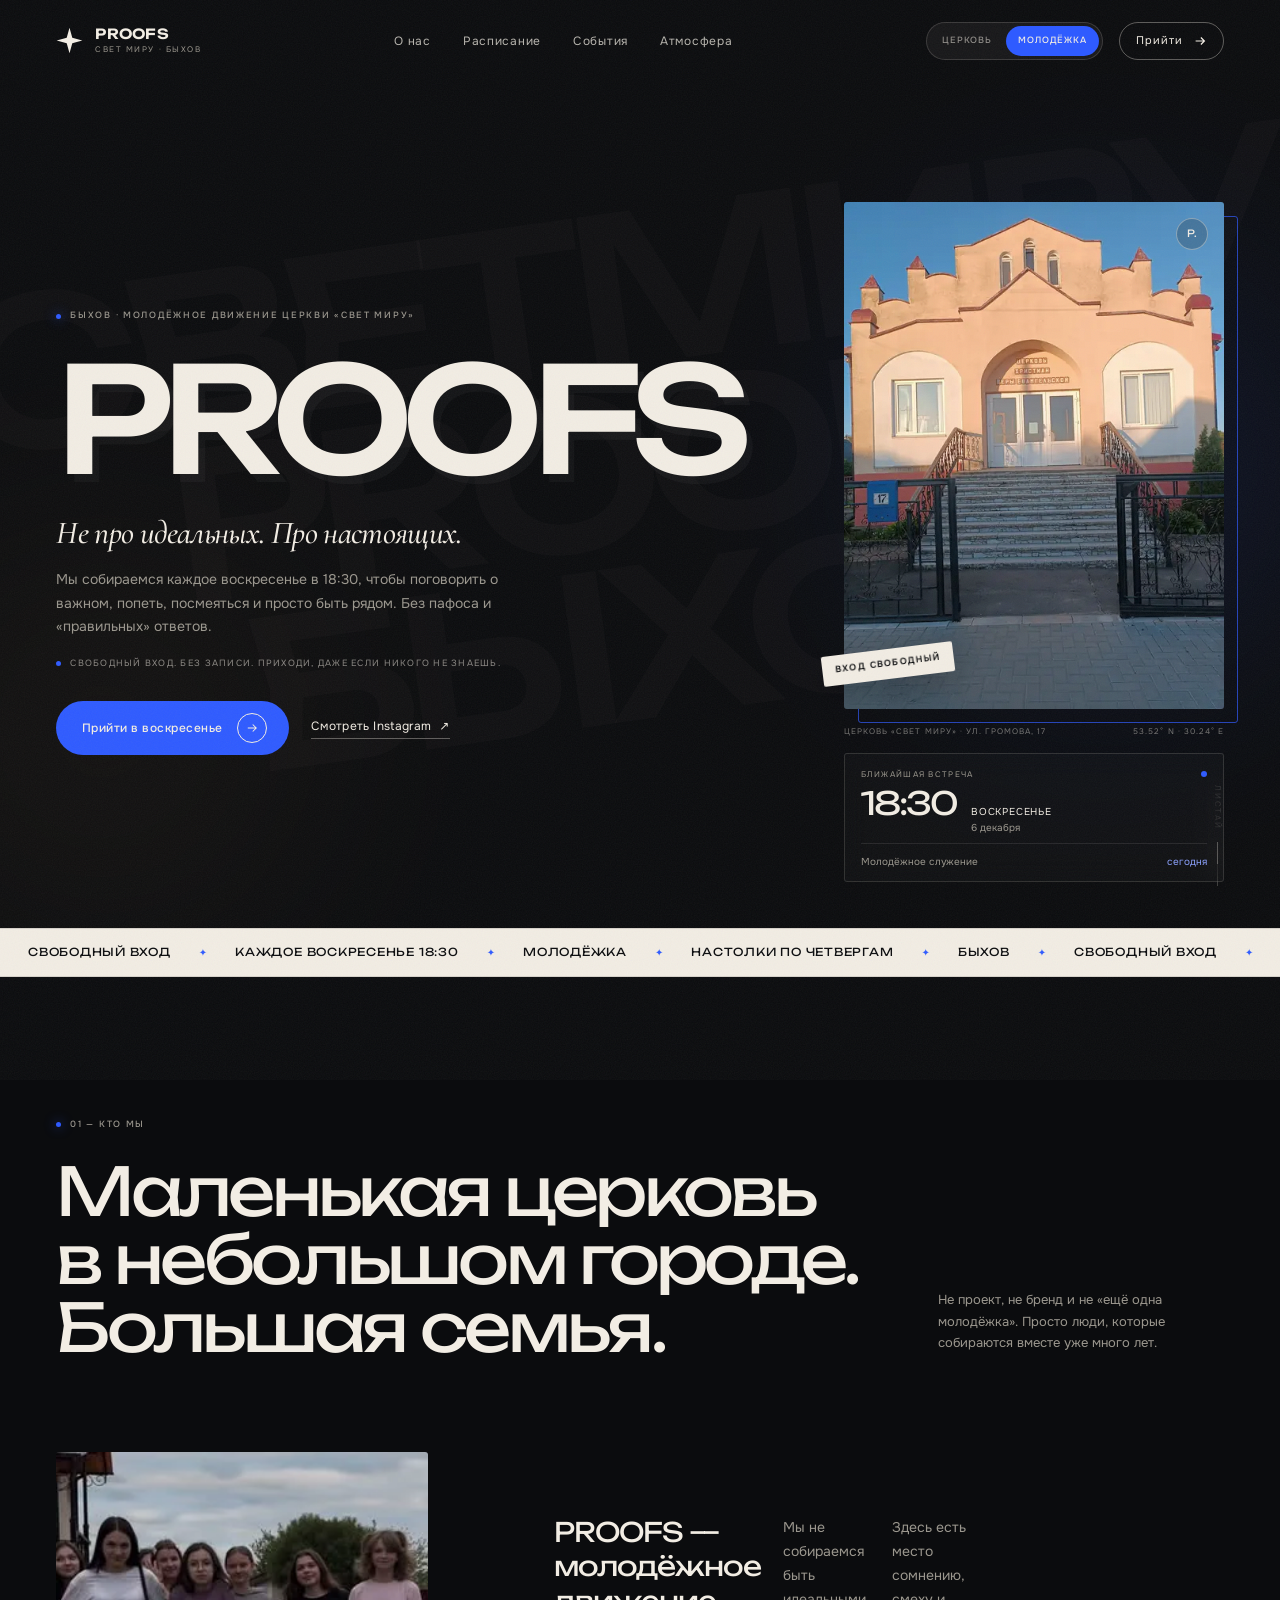
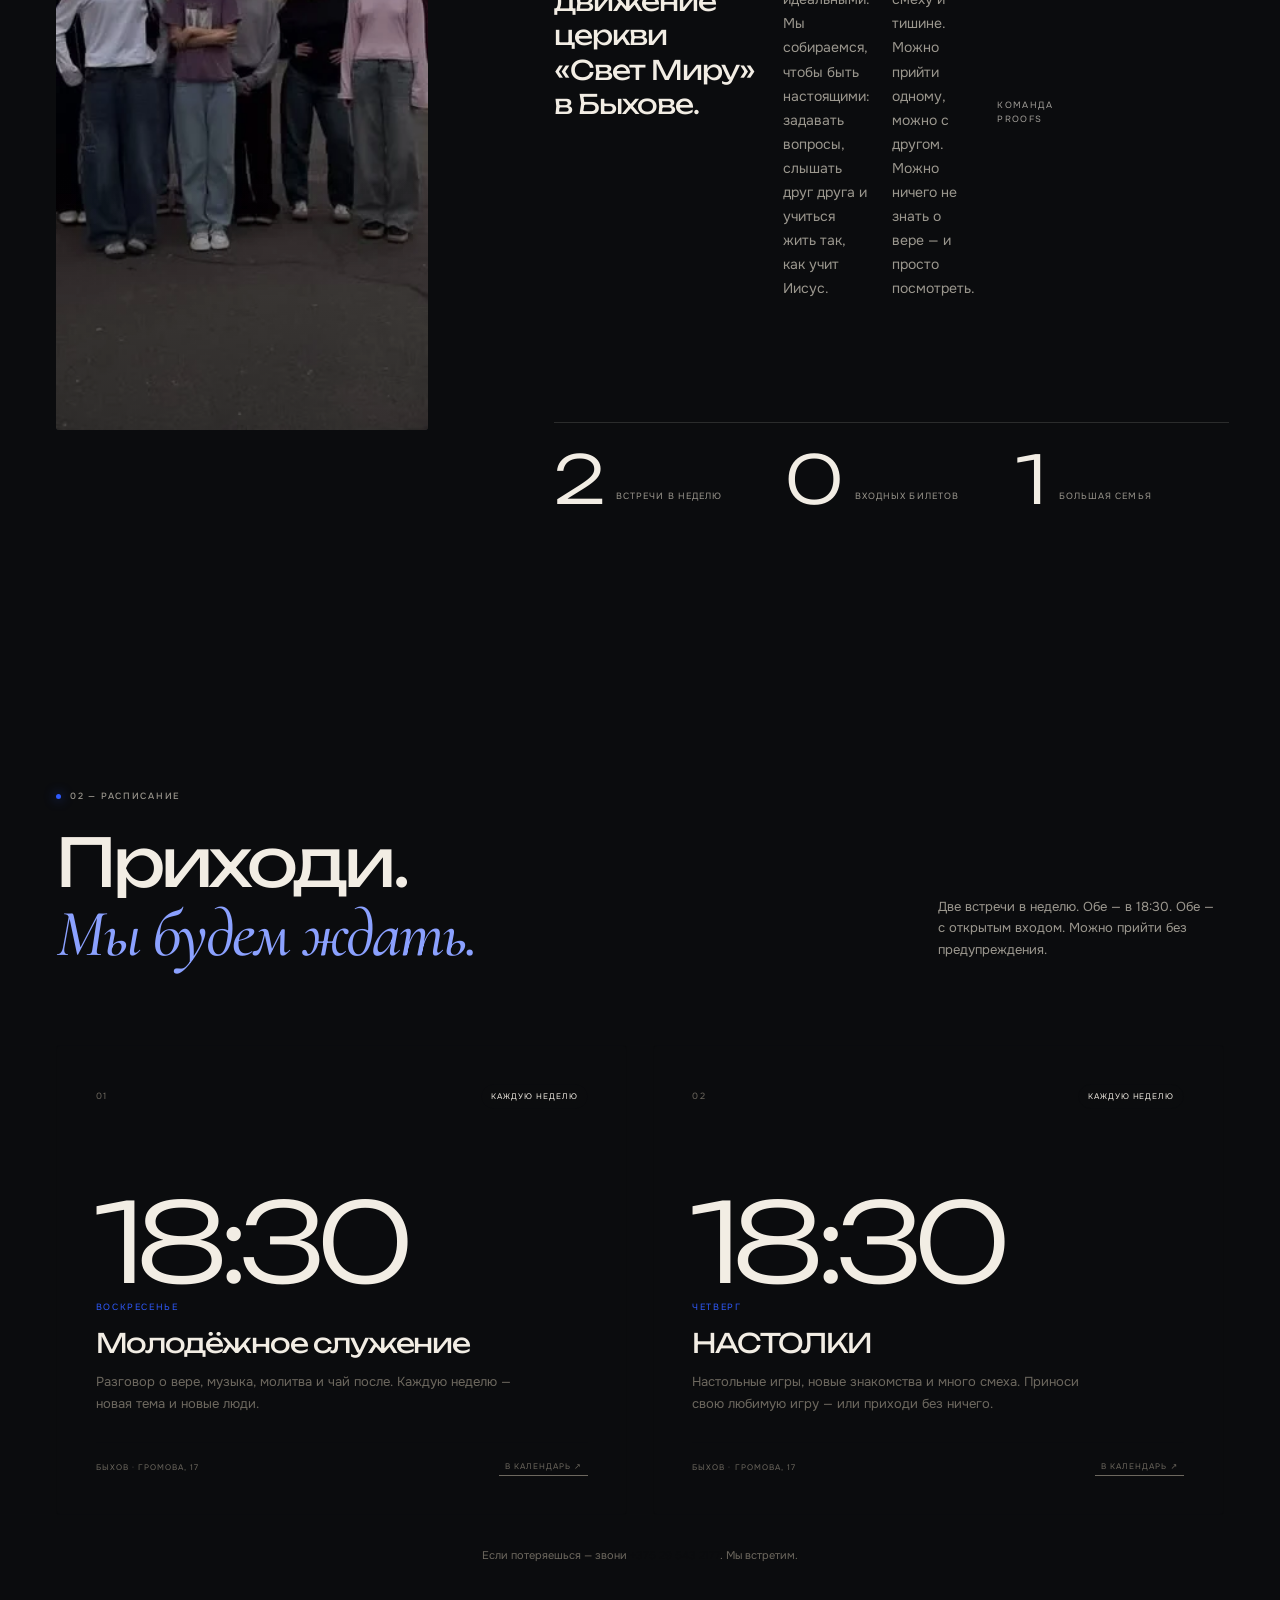
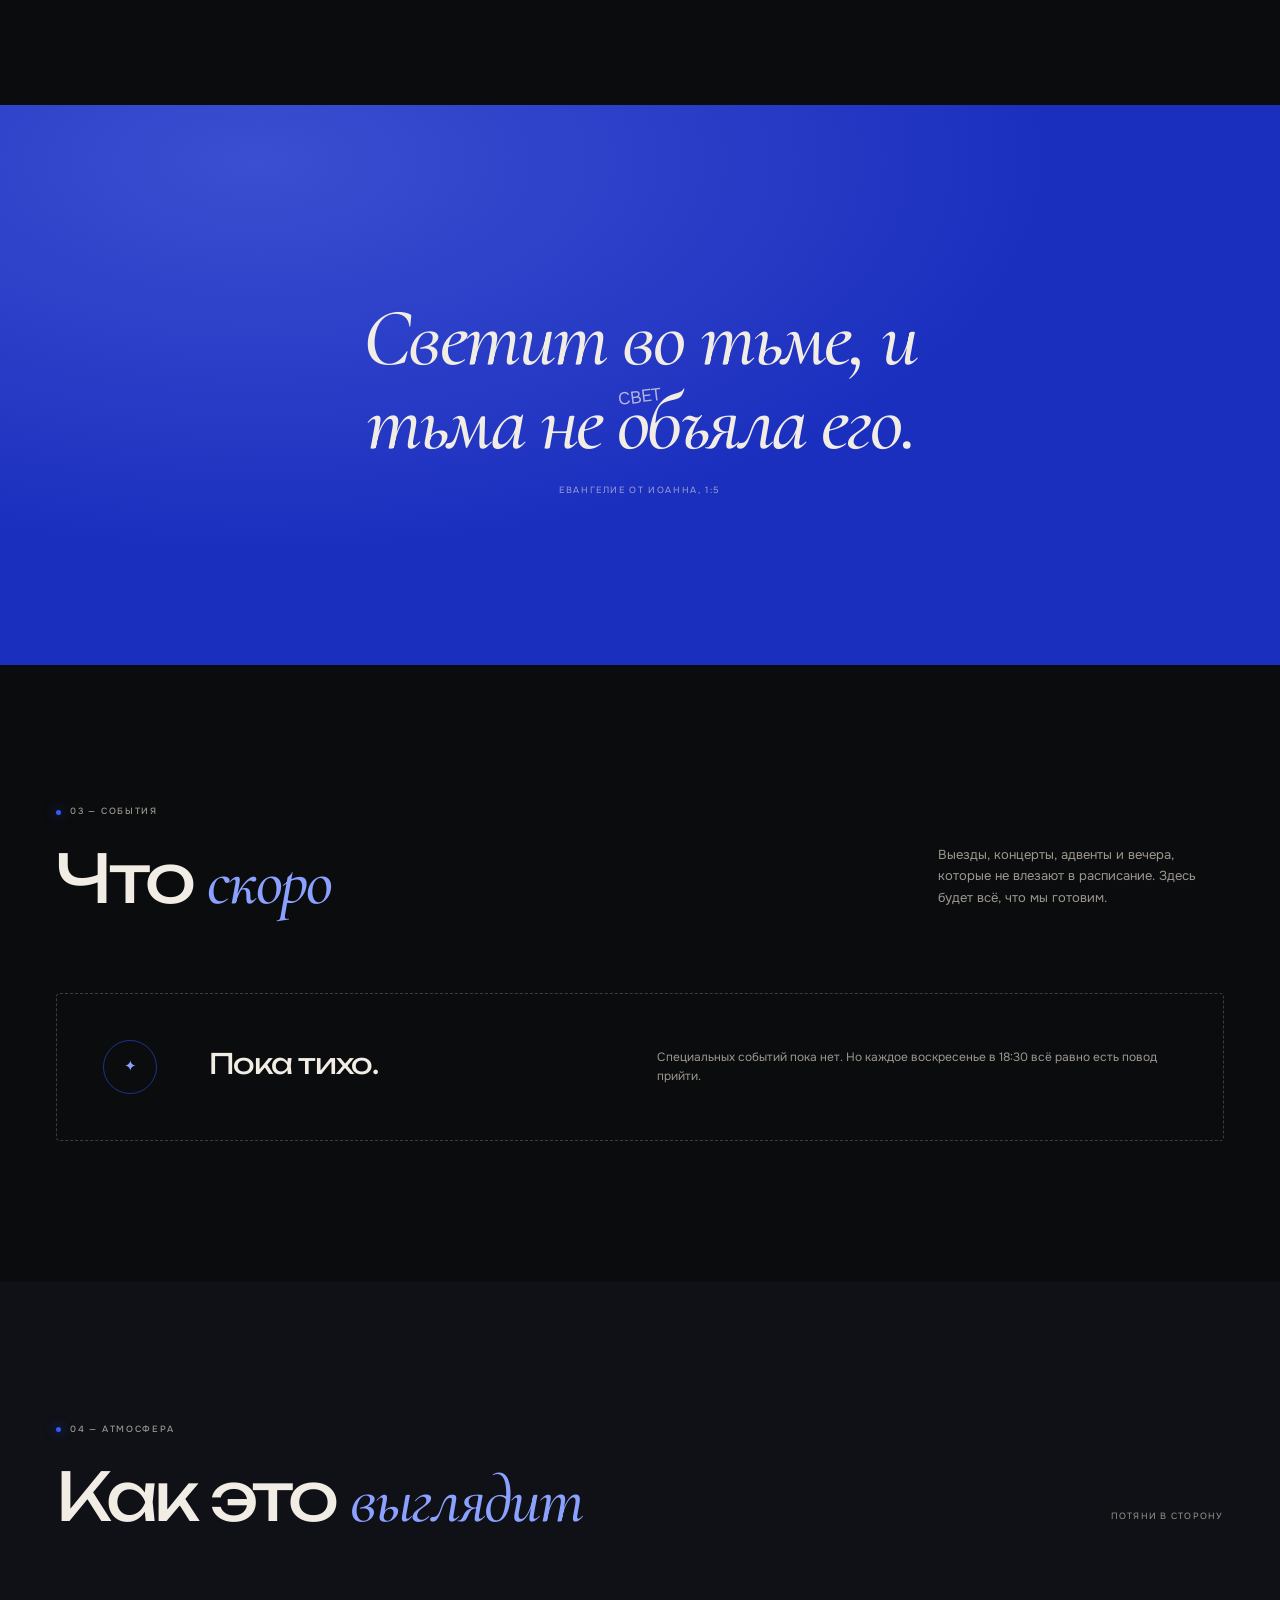
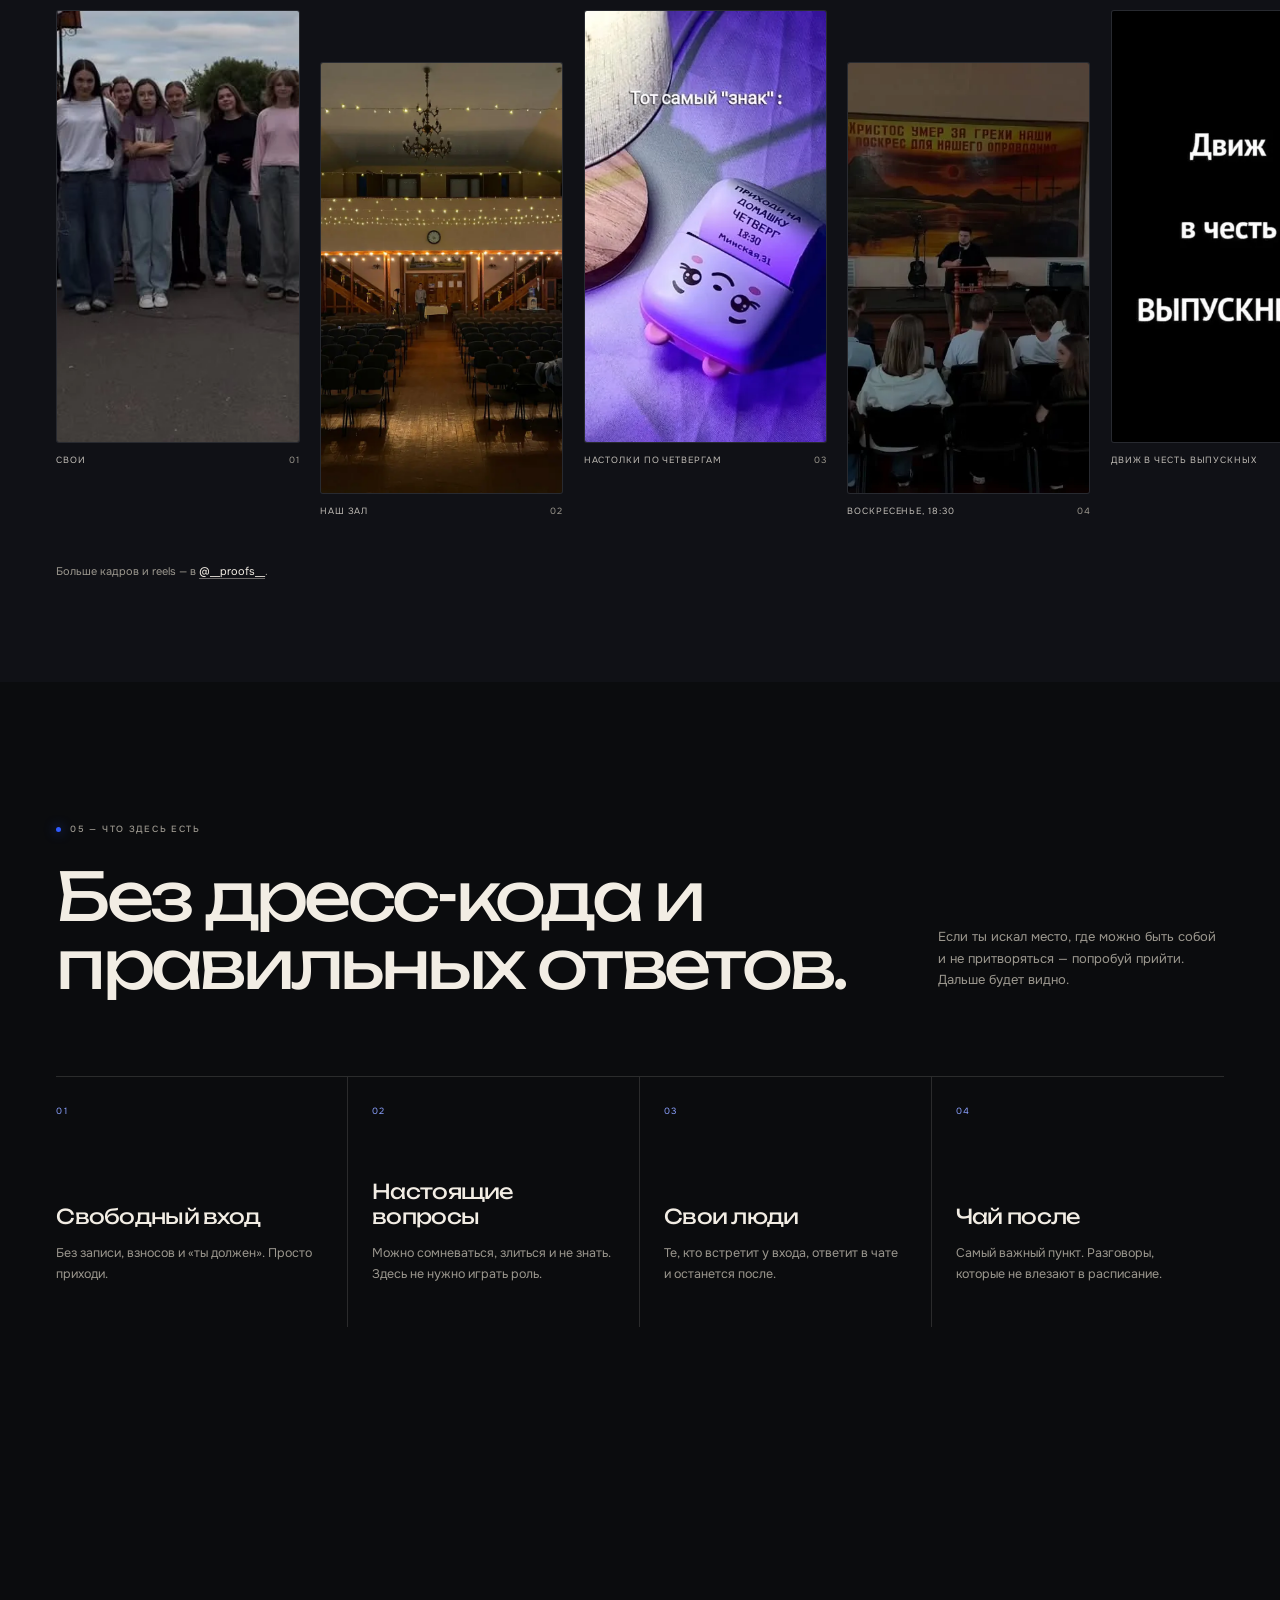
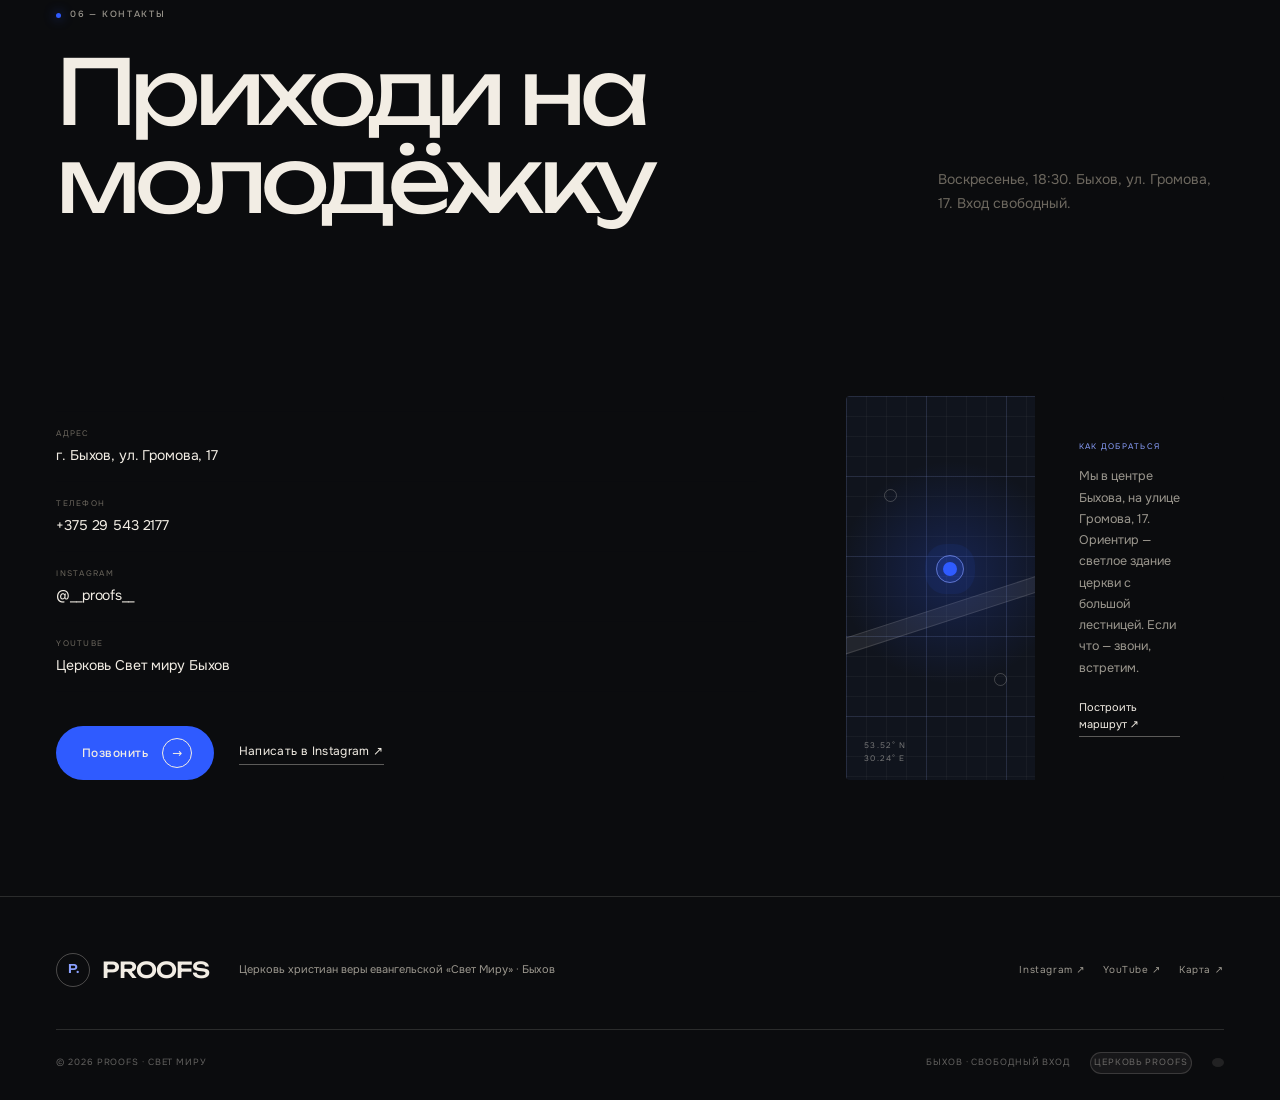
==== commit 17fc45ab: "Serve optimized multi-file build: lazy images, cacheable CSS/JS/fonts" ====
--- a/youth.html
+++ b/youth.html
@@ -1,7492 +1,516 @@
-<!doctype html>
-<html lang="ru">
-  <head>
-    <meta charset="utf-8" />
-    <!-- ============================================================
-         НАСТРОЙКА ОБЩЕГО РЕДАКТОРА (Supabase, бесплатно).
-         Пока обе строки пустые — сайт работает, но правки видны
-         только в вашем браузере. Инструкция: ЧИТАЙ-МЕНЯ.txt.
-         ============================================================ -->
-    <script>
-      window.PROOFS_CONFIG = {
-        supabaseUrl: "",
-        supabaseAnonKey: "",
-      };
-    </script>
-    <meta name="viewport" content="width=device-width, initial-scale=1, viewport-fit=cover" />
-    <title>PROOFS — молодёжное служение церкви «Свет Миру» · Быхов</title>
-    <meta name="description" content="Молодёжное служение церкви «Свет Миру» в Быхове. Воскресенье 18:30 — молодёжка, четверг 18:30 — настолки. Свободный вход. Быхов, ул. Громова, 17." />
-    <meta name="theme-color" content="#0b0c0e" />
-    <meta name="color-scheme" content="dark light" />
-    <link rel="canonical" href="https://svetmiru.eu.org/youth.html" />
-    <meta property="og:type" content="website" />
-    <meta property="og:locale" content="ru_RU" />
-    <meta property="og:title" content="PROOFS — молодёжное служение церкви «Свет Миру»" />
-    <meta property="og:description" content="Маленькая церковь в небольшом городе. Воскресенье 18:30 — молодёжка, четверг 18:30 — настолки. Быхов, ул. Громова, 17." />
-    <meta property="og:image" content="https://svetmiru.netlify.app/assets/img/church-exterior-1200.webp" />
-    <meta property="og:url" content="https://svetmiru.eu.org/youth.html" />
-    <meta name="twitter:card" content="summary_large_image" />
-    <link rel="icon" href="[data-uri]" type="image/svg+xml" />
-    <link rel="apple-touch-icon" href="[data-uri]" />
-<style>
-/* Cyrillic + Latin variable subsets. Keeps the first paint light. */
-@font-face {
-  font-family: 'Cormorant Garamond';
-  font-style: italic;
-  font-weight: 300 700;
-  font-display: swap;
-  src: url([data-uri]) format('woff2');
-  unicode-range: U+0301, U+0400-045F, U+0490-0491, U+04B0-04B1, U+2116;
-}
-@font-face {
-  font-family: 'Cormorant Garamond';
-  font-style: italic;
-  font-weight: 300 700;
-  font-display: swap;
-  src: url([data-uri]) format('woff2');
-  unicode-range: U+0000-00FF, U+0131, U+0152-0153, U+02BB-02BC, U+02C6, U+02DA, U+02DC, U+0304, U+0308, U+0329, U+2000-206F, U+20AC, U+2122, U+2191, U+2193, U+2212, U+2215, U+FEFF, U+FFFD;
-}
-@font-face {
-  font-family: 'Onest';
-  font-style: normal;
-  font-weight: 100 900;
-  font-display: swap;
-  src: url([data-uri]) format('woff2');
-  unicode-range: U+0301, U+0400-045F, U+0490-0491, U+04B0-04B1, U+2116;
-}
-@font-face {
-  font-family: 'Onest';
-  font-style: normal;
-  font-weight: 100 900;
-  font-display: swap;
-  src: url([data-uri]) format('woff2');
-  unicode-range: U+0000-00FF, U+0131, U+0152-0153, U+02BB-02BC, U+02C6, U+02DA, U+02DC, U+0304, U+0308, U+0329, U+2000-206F, U+20AC, U+2122, U+2191, U+2193, U+2212, U+2215, U+FEFF, U+FFFD;
-}
-@font-face {
-  font-family: 'Unbounded';
-  font-style: normal;
-  font-weight: 200 900;
-  font-display: swap;
-  src: url([data-uri]) format('woff2');
-  unicode-range: U+0301, U+0400-045F, U+0490-0491, U+04B0-04B1, U+2116;
-}
-@font-face {
-  font-family: 'Unbounded';
-  font-style: normal;
-  font-weight: 200 900;
-  font-display: swap;
-  src: url([data-uri]